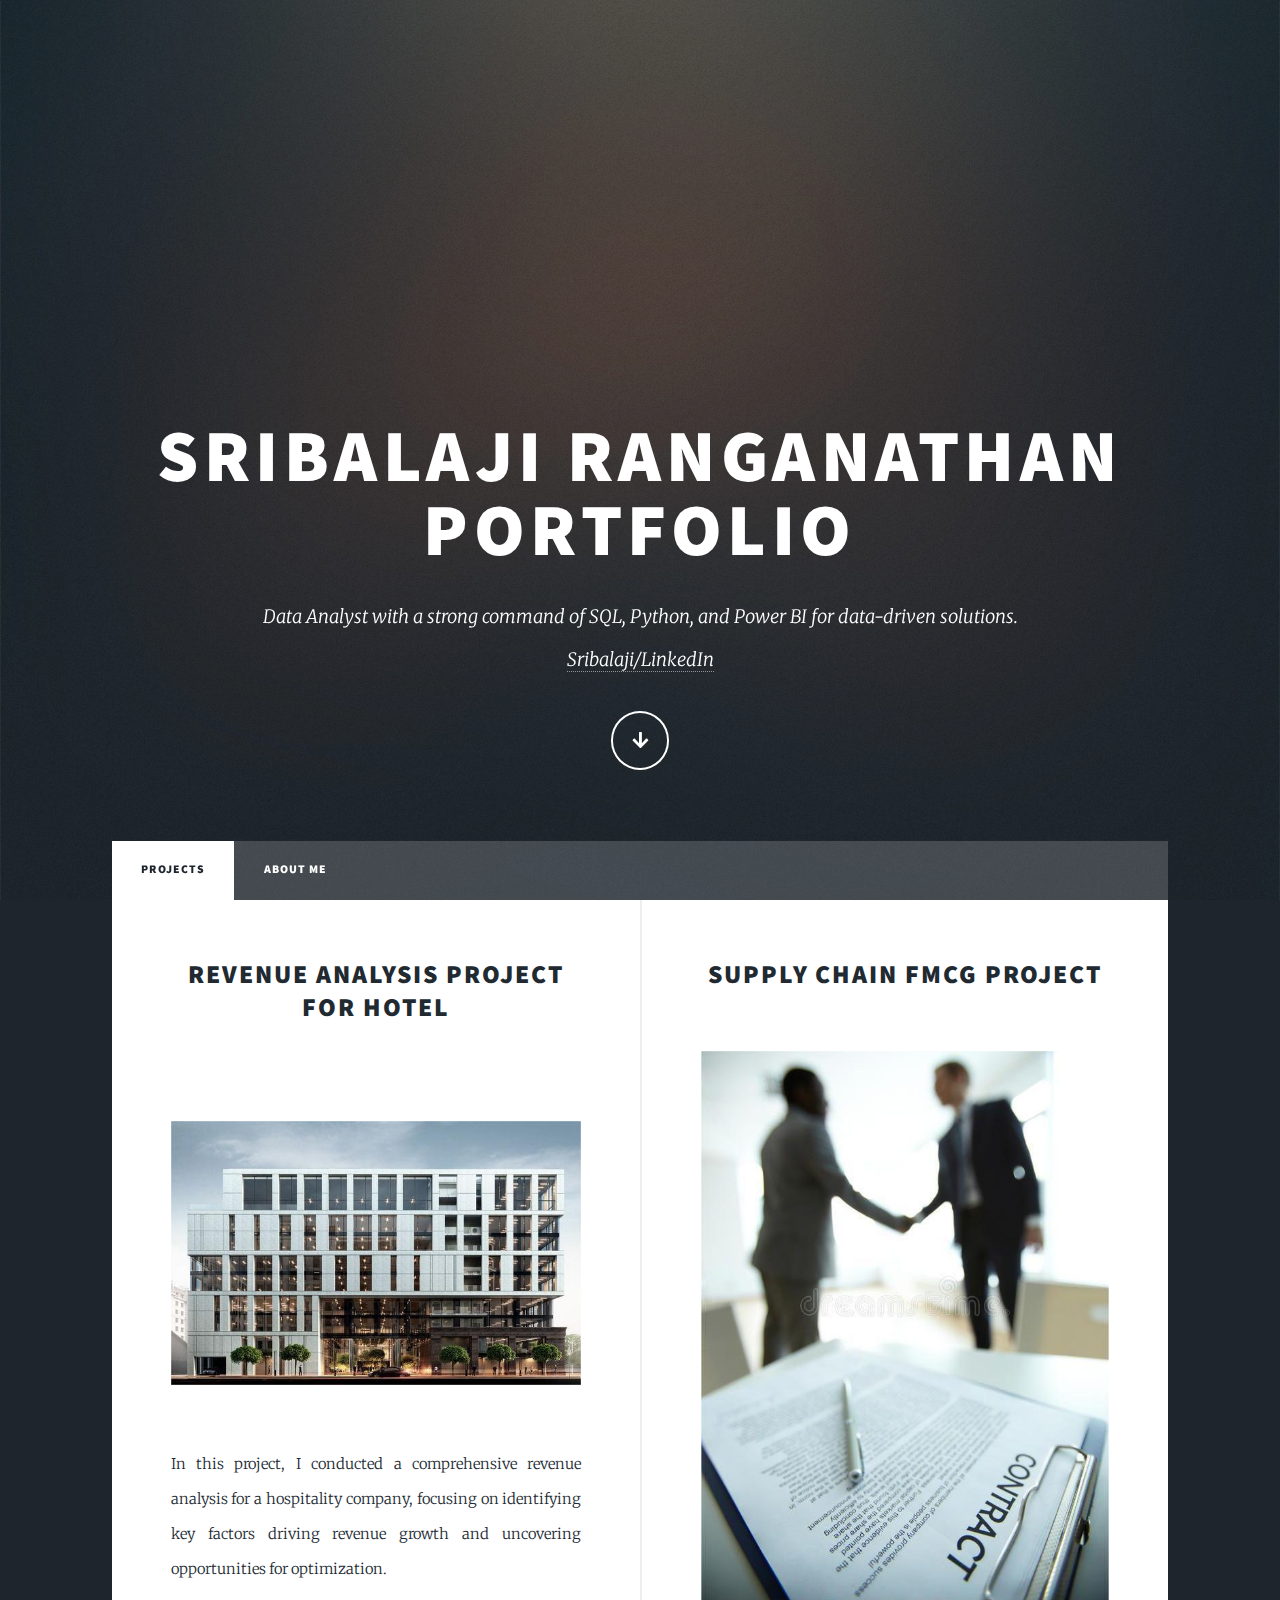
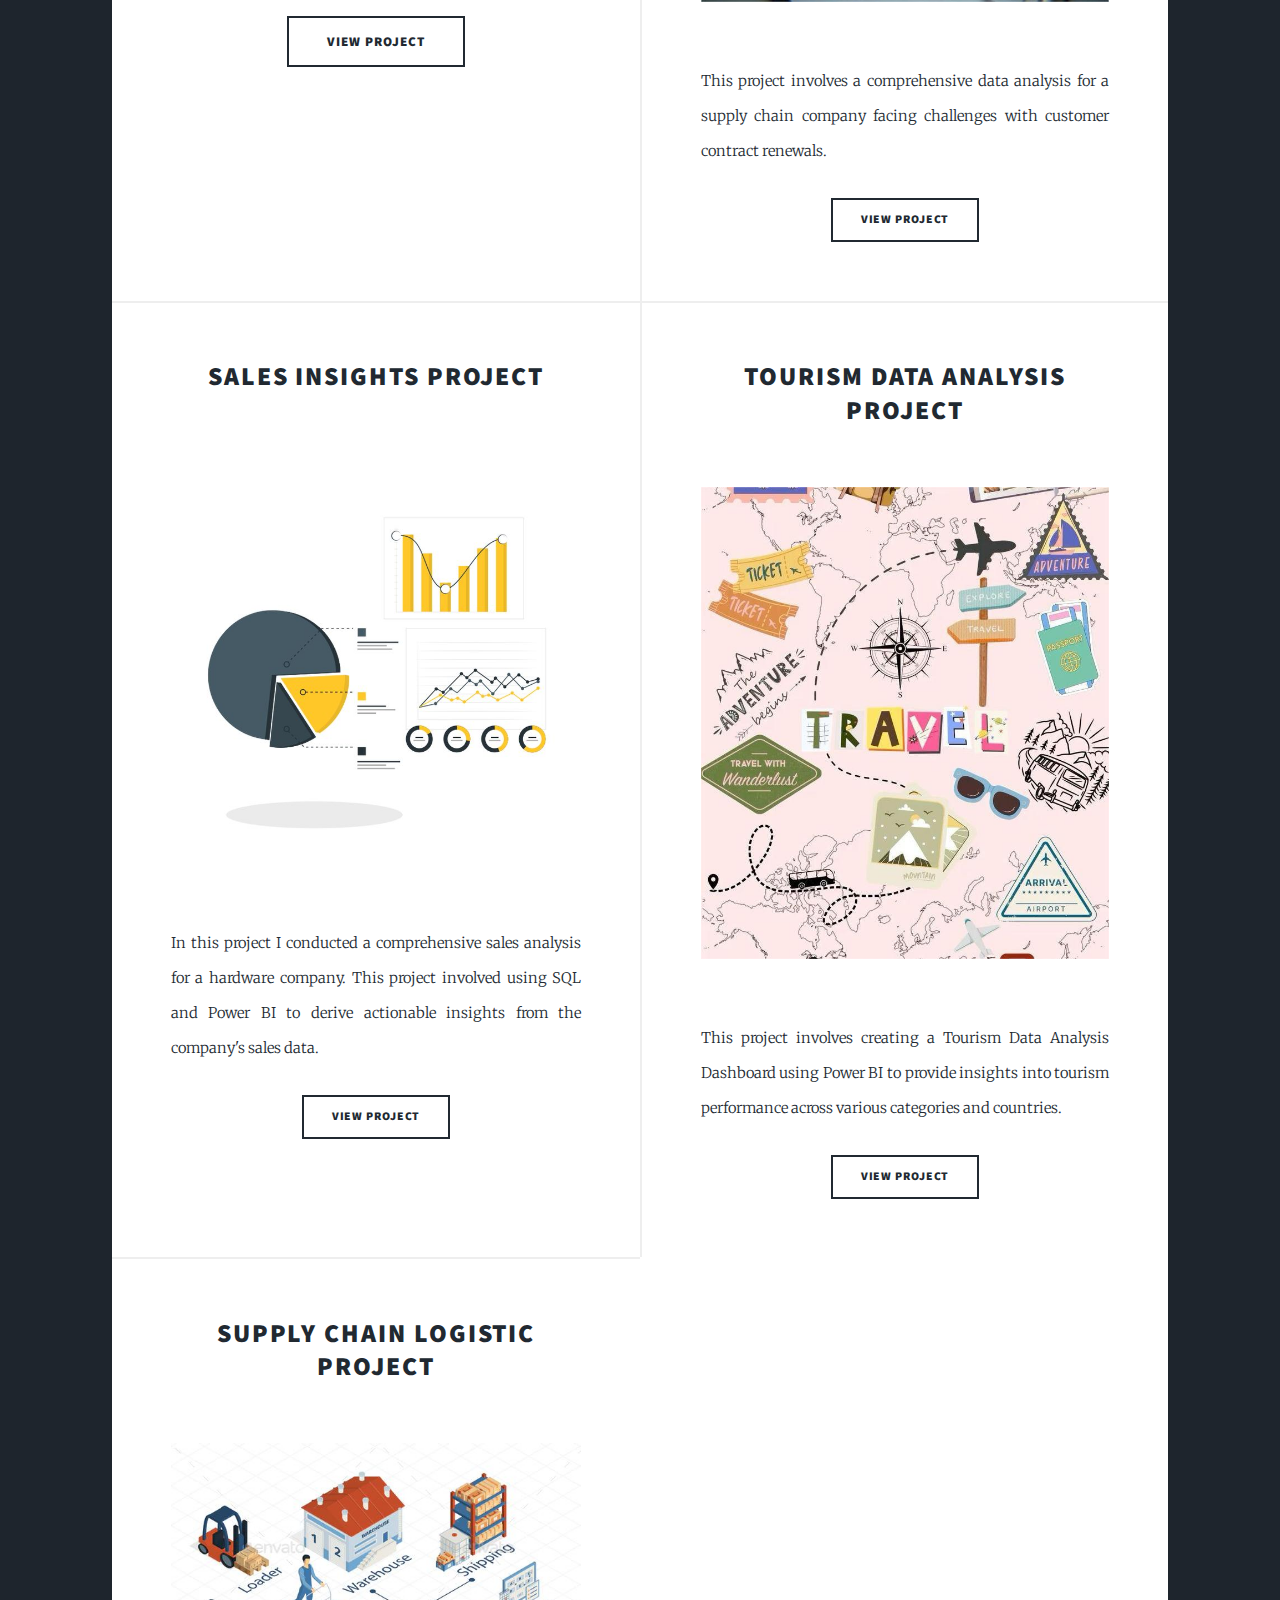
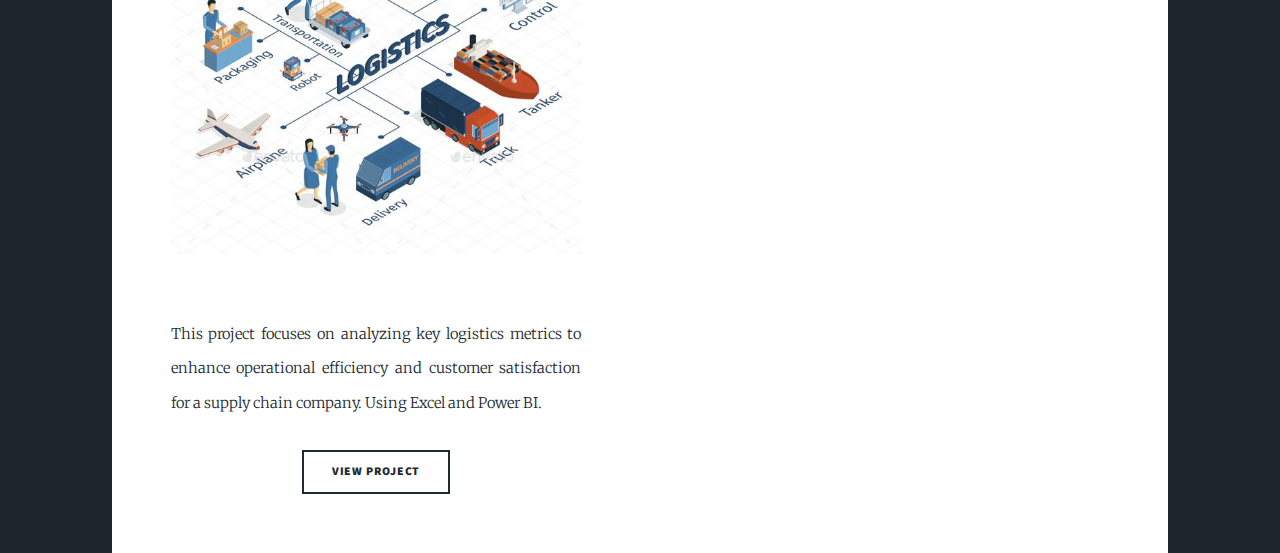
==== index.html @ a0398d66 "Update index.html" ====
<!DOCTYPE HTML>
<!--
	Massively by HTML5 UP
	html5up.net | @ajlkn
	Free for personal and commercial use under the CCA 3.0 license (html5up.net/license)
-->
<html>

<head>
	<title>Sribalaji R Portfolio</title>
	<meta charset="utf-8" />
	<meta name="viewport" content="width=device-width, initial-scale=1, user-scalable=no" />
	<link rel="stylesheet" href="assets/css/main.css" />
	<noscript>
		<link rel="stylesheet" href="assets/css/noscript.css" />
	</noscript>
	<link rel="apple-touch-icon" sizes="180x180" href="images/favicon_io/apple-touch-icon.png">
	<link rel="icon" type="image/png" sizes="32x32" href="images/favicon_io/favicon-32x32.png">
	<link rel="icon" type="image/png" sizes="16x16" href="images/favicon_io/favicon-16x16.png">
	<link rel="manifest" href="/site.webmanifest">
</head>

<body class="is-preload">

	<!-- Wrapper -->
	<div id="wrapper" class="fade-in">

		<!-- Intro -->
		<div id="intro">
			<h1>SRIBALAJI RANGANATHAN
				<BR>PORTFOLIO
			</h1>
			<p>Data Analyst with a strong command of SQL, Python, and Power BI for data-driven solutions.<br>
				<a href="https://www.linkedin.com/in/sribalajir101">Sribalaji/LinkedIn</span></a>
			</p>
			<ul class="actions">
				<li><a href="#header" class="button icon solid solo fa-arrow-down scrolly">Continue</a></li>
			</ul>
		</div>

		<!-- Header -->
		<header id="header">
			<a href="index.html" class="logo">Projects</a>
		</header>

		<!-- Nav -->
		<nav id="nav">
			<ul class="links">
				<li class="active"><a href="index.html">Projects</a></li>
				<li><a href="generic.html">ABOUT ME</a></li>
			</ul>
		</nav>

		<!-- Main -->
		<div id="main">

			<!-- Featured Post -->
			
			<!-- Posts -->
			<section class="posts">
				<article class="posts">
				<header class="major">
					<h2>REVENUE ANALYSIS PROJECT FOR HOTEL</a></h2>
				</header>
					<a class="image main"><img src="images/hotel.jpg" alt="" /></a>
					<p>In this project, I conducted a comprehensive revenue analysis for a hospitality company, focusing
						on identifying key factors driving revenue growth and uncovering opportunities for optimization.
					</p>
				<ul class="actions special">
					<li><a href="https://github.com/sribalaji101/Revenue-analysis-for-hospitality-domain"
							class="button large">View Project</a></li>
				</ul>
			</article>
				<article>
					<header>
						<h2><a>SUPPLY CHAIN FMCG PROJECT</a></h2>
					</header>
					<a class="image fit"><img src="images/Contract.jpg" alt="" /></a>
					<p>This project involves a comprehensive data analysis for a supply chain company facing challenges
						with customer contract renewals.</p>
					<ul class="actions special">
						<li><a href="https://github.com/sribalaji101/Supply-Chain-FMCG-Project" class="button">View
								Project</a></li>
					</ul>
				</article>
			
				<article>
					<header>
						<h2><a>SALES INSIGHTS PROJECT</a></h2>
					</header>
					<a class="image fit"><img src="images/sales.jpg" alt="" /></a>
					<p> In this project I conducted a comprehensive sales analysis for a hardware company. This project
						involved using
						SQL and Power BI to derive actionable insights from the company's sales data.</p>
					<ul class="actions special">
						<li><a href="https://github.com/sribalaji101/Sales-Insights-project-for-hardware-company"
								class="button">View Project</a></li>
					</ul>
				</article>
				<article>
					<header>
						<h2><a>TOURISM DATA ANALYSIS PROJECT</a></h2>
					</header>
					<a class="image fit"><img src="images/tour_image.jpg" alt="" /></a>
					<p> This project involves creating a Tourism Data Analysis Dashboard using Power BI to provide insights into tourism performance across various categories and countries.</p>
					<ul class="actions special">
						<li><a href="https://github.com/sribalaji101/Tourism_Data_Analysis_Project"
								class="button">View Project</a></li>
					</ul>
				</article>
				<article>
					<header>
						<h2><a>SUPPLY CHAIN LOGISTIC PROJECT</a></h2>
					</header>
					<a class="image fit"><img src="images/Logistics.jpg" alt="" /></a>
					<p>This project focuses on analyzing key logistics metrics to enhance operational efficiency and
						customer satisfaction for a supply chain company. Using Excel and Power BI.</p>
					<ul class="actions special">
						<li><a href="https://github.com/sribalaji101/Supply-Chain-Logistic-Project" class="button">View
								Project</a></li>
					</ul>
				</article>
			</section>
		</div>

		<!-- Scripts -->
		<script src="assets/js/jquery.min.js"></script>
		<script src="assets/js/jquery.scrollex.min.js"></script>
		<script src="assets/js/jquery.scrolly.min.js"></script>
		<script src="assets/js/browser.min.js"></script>
		<script src="assets/js/breakpoints.min.js"></script>
		<script src="assets/js/util.js"></script>
		<script src="assets/js/main.js"></script>

</body>

</html>
---- assets/css/main.css ----
@import url(fontawesome-all.min.css);
@import url("https://fonts.googleapis.com/css?family=Merriweather:300,700,300italic,700italic|Source+Sans+Pro:900");

/*
	Massively by HTML5 UP
	html5up.net | @ajlkn
	Free for personal and commercial use under the CCA 3.0 license (html5up.net/license)
*/

html, body, div, span, applet, object,
iframe, h1, h2, h3, h4, h5, h6, p, blockquote,
pre, a, abbr, acronym, address, big, cite,
code, del, dfn, em, img, ins, kbd, q, s, samp,
small, strike, strong, sub, sup, tt, var, b,
u, i, center, dl, dt, dd, ol, ul, li, fieldset,
form, label, legend, table, caption, tbody,
tfoot, thead, tr, th, td, article, aside,
canvas, details, embed, figure, figcaption,
footer, header, hgroup, menu, nav, output, ruby,
section, summary, time, mark, audio, video {
	margin: 0;
	padding: 0;
	border: 0;
	font-size: 100%;
	font: inherit;
	vertical-align: baseline;}

article, aside, details, figcaption, figure,
footer, header, hgroup, menu, nav, section {
	display: block;}

body {
	line-height: 1;
}

ol, ul {
	list-style: none;
}

blockquote, q {
	quotes: none;
}

	blockquote:before, blockquote:after, q:before, q:after {
		content: '';
		content: none;
	}

table {
	border-collapse: collapse;
	border-spacing: 0;
}

body {
	-webkit-text-size-adjust: none;
}

mark {
	background-color: transparent;
	color: inherit;
}

input::-moz-focus-inner {
	border: 0;
	padding: 0;
}

input, select, textarea {
	-moz-appearance: none;
	-webkit-appearance: none;
	-ms-appearance: none;
	appearance: none;
}

/* Basic */

	@-ms-viewport {
		width: device-width;
	}

	body {
		-ms-overflow-style: scrollbar;
	}

	@media screen and (max-width: 480px) {

		html, body {
			min-width: 320px;
		}

	}

	html {
		box-sizing: border-box;
	}

	*, *:before, *:after {
		box-sizing: inherit;
	}

	body {
		background-color: #1e252d;
	}

		body.is-preload *, body.is-preload *:before, body.is-preload *:after {
			-moz-animation: none !important;
			-webkit-animation: none !important;
			-ms-animation: none !important;
			animation: none !important;
			-moz-transition: none !important;
			-webkit-transition: none !important;
			-ms-transition: none !important;
			transition: none !important;
		}

/* Type */

	html {
		font-size: 16pt;
	}

		@media screen and (max-width: 1680px) {

			html {
				font-size: 12pt;
			}

		}

		@media screen and (max-width: 1280px) {

			html {
				font-size: 11pt;
			}

		}

		@media screen and (max-width: 360px) {

			html {
				font-size: 10pt;
			}

		}

	body {
		color: #212931;
	}

	body, input, select, textarea {
		font-family: "Merriweather", Georgia, serif;
		font-weight: 300;
		font-size: 1rem;
		line-height: 2.375;
	}

	a {
		-moz-transition: color 0.2s ease-in-out, background-color 0.2s ease-in-out, border-color 0.2s ease-in-out, box-shadow 0.2s ease-in-out;
		-webkit-transition: color 0.2s ease-in-out, background-color 0.2s ease-in-out, border-color 0.2s ease-in-out, box-shadow 0.2s ease-in-out;
		-ms-transition: color 0.2s ease-in-out, background-color 0.2s ease-in-out, border-color 0.2s ease-in-out, box-shadow 0.2s ease-in-out;
		transition: color 0.2s ease-in-out, background-color 0.2s ease-in-out, border-color 0.2s ease-in-out, box-shadow 0.2s ease-in-out;
		border-bottom: dotted 1px;
		text-decoration: none;
	}

		a:hover {
			border-bottom-color: transparent;
		}

	strong, b {
		font-weight: 600;
	}

	em, i {
		font-style: italic;
	}

	p {
		text-align: justify;
		margin: 0 0 2rem 0;
	}

	h1, h2, h3, h4, h5, h6 {
		font-family: "Source Sans Pro", Helvetica, sans-serif;
		font-weight: 900;
		line-height: 1.5;
		letter-spacing: 0.075em;
		text-transform: uppercase;
		margin: 0 0 1rem 0;
	}

		h1 a, h2 a, h3 a, h4 a, h5 a, h6 a {
			border-bottom: 0;
			color: inherit;
			text-decoration: none;
		}

	h1 {
		font-size: 4rem;
		line-height: 1.1;
		margin: 0 0 2rem 0;
	}

	h2 {
		font-size: 1.75rem;
		line-height: 1.3;
		margin: 0 0 1.5rem 0;
	}

	h3 {
		font-size: 1.25rem;
		margin: 0 0 1.5rem 0;
	}

	h4 {
		font-size: 1rem;
	}

	h5 {
		font-size: 0.9rem;
	}

	h6 {
		font-size: 0.8rem;
	}

	sub {
		font-size: 0.8rem;
		position: relative;
		top: 0.5rem;
	}

	sup {
		font-size: 0.8rem;
		position: relative;
		top: -0.5rem;
	}

	blockquote {
		border-left: solid 4px;
		font-style: italic;
		margin: 0 0 2rem 0;
		padding: 0.5rem 0 0.5rem 2rem;
	}

	code {
		border: solid 2px;
		font-family: "Courier New", monospace;
		font-size: 0.9rem;
		margin: 0 0.25rem;
		padding: 0.25rem 0.65rem;
	}

	pre {
		-webkit-overflow-scrolling: touch;
		font-family: "Courier New", monospace;
		font-size: 0.9rem;
		margin: 0 0 2rem 0;
	}

		pre code {
			display: block;
			line-height: 1.75;
			padding: 1rem 1.5rem;
			overflow-x: auto;
		}

	hr {
		border: 0;
		border-bottom: solid 2px;
		margin: 3rem 0;
	}

		hr.major {
			margin: 5rem 0;
		}

	.align-left {
		text-align: left;
	}

	.align-center {
		text-align: center;
	}

	.align-right {
		text-align: right;
	}

	input, select, textarea {
		color: #212931;
	}

	a {
		color: #212931;
		border-bottom-color: rgba(33, 41, 49, 0.5);
	}

		a:hover {
			border-bottom-color: transparent;
			color: #af1f3c !important;
		}

	strong, b {
		color: #212931;
	}

	h1, h2, h3, h4, h5, h6 {
		color: #212931;
	}

	blockquote {
		border-left-color: #eeeeee;
	}

	code {
		background: rgba(220, 220, 220, 0.25);
		border-color: #eeeeee;
	}

	hr {
		border-bottom-color: #eeeeee;
	}

/* Row */

	.row {
		display: flex;
		flex-wrap: wrap;
		box-sizing: border-box;
		align-items: stretch;
	}

		.row > * {
			box-sizing: border-box;
		}

		.row.gtr-uniform > * > :last-child {
			margin-bottom: 0;
		}

		.row.aln-left {
			justify-content: flex-start;
		}

		.row.aln-center {
			justify-content: center;
		}

		.row.aln-right {
			justify-content: flex-end;
		}

		.row.aln-top {
			align-items: flex-start;
		}

		.row.aln-middle {
			align-items: center;
		}

		.row.aln-bottom {
			align-items: flex-end;
		}

		.row > .imp {
			order: -1;
		}

		.row > .col-1 {
			width: 8.33333%;
		}

		.row > .off-1 {
			margin-left: 8.33333%;
		}

		.row > .col-2 {
			width: 16.66667%;
		}

		.row > .off-2 {
			margin-left: 16.66667%;
		}

		.row > .col-3 {
			width: 25%;
		}

		.row > .off-3 {
			margin-left: 25%;
		}

		.row > .col-4 {
			width: 33.33333%;
		}

		.row > .off-4 {
			margin-left: 33.33333%;
		}

		.row > .col-5 {
			width: 41.66667%;
		}

		.row > .off-5 {
			margin-left: 41.66667%;
		}

		.row > .col-6 {
			width: 50%;
		}

		.row > .off-6 {
			margin-left: 50%;
		}

		.row > .col-7 {
			width: 58.33333%;
		}

		.row > .off-7 {
			margin-left: 58.33333%;
		}

		.row > .col-8 {
			width: 66.66667%;
		}

		.row > .off-8 {
			margin-left: 66.66667%;
		}

		.row > .col-9 {
			width: 75%;
		}

		.row > .off-9 {
			margin-left: 75%;
		}

		.row > .col-10 {
			width: 83.33333%;
		}

		.row > .off-10 {
			margin-left: 83.33333%;
		}

		.row > .col-11 {
			width: 91.66667%;
		}

		.row > .off-11 {
			margin-left: 91.66667%;
		}

		.row > .col-12 {
			width: 100%;
		}

		.row > .off-12 {
			margin-left: 100%;
		}

		.row.gtr-0 {
			margin-top: 0;
			margin-left: 0rem;
		}

			.row.gtr-0 > * {
				padding: 0 0 0 0rem;
			}

			.row.gtr-0.gtr-uniform {
				margin-top: 0rem;
			}

				.row.gtr-0.gtr-uniform > * {
					padding-top: 0rem;
				}

		.row.gtr-25 {
			margin-top: 0;
			margin-left: -0.375rem;
		}

			.row.gtr-25 > * {
				padding: 0 0 0 0.375rem;
			}

			.row.gtr-25.gtr-uniform {
				margin-top: -0.375rem;
			}

				.row.gtr-25.gtr-uniform > * {
					padding-top: 0.375rem;
				}

		.row.gtr-50 {
			margin-top: 0;
			margin-left: -0.75rem;
		}

			.row.gtr-50 > * {
				padding: 0 0 0 0.75rem;
			}

			.row.gtr-50.gtr-uniform {
				margin-top: -0.75rem;
			}

				.row.gtr-50.gtr-uniform > * {
					padding-top: 0.75rem;
				}

		.row {
			margin-top: 0;
			margin-left: -1.5rem;
		}

			.row > * {
				padding: 0 0 0 1.5rem;
			}

			.row.gtr-uniform {
				margin-top: -1.5rem;
			}

				.row.gtr-uniform > * {
					padding-top: 1.5rem;
				}

		.row.gtr-150 {
			margin-top: 0;
			margin-left: -2.25rem;
		}

			.row.gtr-150 > * {
				padding: 0 0 0 2.25rem;
			}

			.row.gtr-150.gtr-uniform {
				margin-top: -2.25rem;
			}

				.row.gtr-150.gtr-uniform > * {
					padding-top: 2.25rem;
				}

		.row.gtr-200 {
			margin-top: 0;
			margin-left: -3rem;
		}

			.row.gtr-200 > * {
				padding: 0 0 0 3rem;
			}

			.row.gtr-200.gtr-uniform {
				margin-top: -3rem;
			}

				.row.gtr-200.gtr-uniform > * {
					padding-top: 3rem;
				}

		@media screen and (max-width: 1680px) {

			.row {
				display: flex;
				flex-wrap: wrap;
				box-sizing: border-box;
				align-items: stretch;
			}

				.row > * {
					box-sizing: border-box;
				}

				.row.gtr-uniform > * > :last-child {
					margin-bottom: 0;
				}

				.row.aln-left {
					justify-content: flex-start;
				}

				.row.aln-center {
					justify-content: center;
				}

				.row.aln-right {
					justify-content: flex-end;
				}

				.row.aln-top {
					align-items: flex-start;
				}

				.row.aln-middle {
					align-items: center;
				}

				.row.aln-bottom {
					align-items: flex-end;
				}

				.row > .imp-xlarge {
					order: -1;
				}

				.row > .col-1-xlarge {
					width: 8.33333%;
				}

				.row > .off-1-xlarge {
					margin-left: 8.33333%;
				}

				.row > .col-2-xlarge {
					width: 16.66667%;
				}

				.row > .off-2-xlarge {
					margin-left: 16.66667%;
				}

				.row > .col-3-xlarge {
					width: 25%;
				}

				.row > .off-3-xlarge {
					margin-left: 25%;
				}

				.row > .col-4-xlarge {
					width: 33.33333%;
				}

				.row > .off-4-xlarge {
					margin-left: 33.33333%;
				}

				.row > .col-5-xlarge {
					width: 41.66667%;
				}

				.row > .off-5-xlarge {
					margin-left: 41.66667%;
				}

				.row > .col-6-xlarge {
					width: 50%;
				}

				.row > .off-6-xlarge {
					margin-left: 50%;
				}

				.row > .col-7-xlarge {
					width: 58.33333%;
				}

				.row > .off-7-xlarge {
					margin-left: 58.33333%;
				}

				.row > .col-8-xlarge {
					width: 66.66667%;
				}

				.row > .off-8-xlarge {
					margin-left: 66.66667%;
				}

				.row > .col-9-xlarge {
					width: 75%;
				}

				.row > .off-9-xlarge {
					margin-left: 75%;
				}

				.row > .col-10-xlarge {
					width: 83.33333%;
				}

				.row > .off-10-xlarge {
					margin-left: 83.33333%;
				}

				.row > .col-11-xlarge {
					width: 91.66667%;
				}

				.row > .off-11-xlarge {
					margin-left: 91.66667%;
				}

				.row > .col-12-xlarge {
					width: 100%;
				}

				.row > .off-12-xlarge {
					margin-left: 100%;
				}

				.row.gtr-0 {
					margin-top: 0;
					margin-left: 0rem;
				}

					.row.gtr-0 > * {
						padding: 0 0 0 0rem;
					}

					.row.gtr-0.gtr-uniform {
						margin-top: 0rem;
					}

						.row.gtr-0.gtr-uniform > * {
							padding-top: 0rem;
						}

				.row.gtr-25 {
					margin-top: 0;
					margin-left: -0.375rem;
				}

					.row.gtr-25 > * {
						padding: 0 0 0 0.375rem;
					}

					.row.gtr-25.gtr-uniform {
						margin-top: -0.375rem;
					}

						.row.gtr-25.gtr-uniform > * {
							padding-top: 0.375rem;
						}

				.row.gtr-50 {
					margin-top: 0;
					margin-left: -0.75rem;
				}

					.row.gtr-50 > * {
						padding: 0 0 0 0.75rem;
					}

					.row.gtr-50.gtr-uniform {
						margin-top: -0.75rem;
					}

						.row.gtr-50.gtr-uniform > * {
							padding-top: 0.75rem;
						}

				.row {
					margin-top: 0;
					margin-left: -1.5rem;
				}

					.row > * {
						padding: 0 0 0 1.5rem;
					}

					.row.gtr-uniform {
						margin-top: -1.5rem;
					}

						.row.gtr-uniform > * {
							padding-top: 1.5rem;
						}

				.row.gtr-150 {
					margin-top: 0;
					margin-left: -2.25rem;
				}

					.row.gtr-150 > * {
						padding: 0 0 0 2.25rem;
					}

					.row.gtr-150.gtr-uniform {
						margin-top: -2.25rem;
					}

						.row.gtr-150.gtr-uniform > * {
							padding-top: 2.25rem;
						}

				.row.gtr-200 {
					margin-top: 0;
					margin-left: -3rem;
				}

					.row.gtr-200 > * {
						padding: 0 0 0 3rem;
					}

					.row.gtr-200.gtr-uniform {
						margin-top: -3rem;
					}

						.row.gtr-200.gtr-uniform > * {
							padding-top: 3rem;
						}

		}

		@media screen and (max-width: 1280px) {

			.row {
				display: flex;
				flex-wrap: wrap;
				box-sizing: border-box;
				align-items: stretch;
			}

				.row > * {
					box-sizing: border-box;
				}

				.row.gtr-uniform > * > :last-child {
					margin-bottom: 0;
				}

				.row.aln-left {
					justify-content: flex-start;
				}

				.row.aln-center {
					justify-content: center;
				}

				.row.aln-right {
					justify-content: flex-end;
				}

				.row.aln-top {
					align-items: flex-start;
				}

				.row.aln-middle {
					align-items: center;
				}

				.row.aln-bottom {
					align-items: flex-end;
				}

				.row > .imp-large {
					order: -1;
				}

				.row > .col-1-large {
					width: 8.33333%;
				}

				.row > .off-1-large {
					margin-left: 8.33333%;
				}

				.row > .col-2-large {
					width: 16.66667%;
				}

				.row > .off-2-large {
					margin-left: 16.66667%;
				}

				.row > .col-3-large {
					width: 25%;
				}

				.row > .off-3-large {
					margin-left: 25%;
				}

				.row > .col-4-large {
					width: 33.33333%;
				}

				.row > .off-4-large {
					margin-left: 33.33333%;
				}

				.row > .col-5-large {
					width: 41.66667%;
				}

				.row > .off-5-large {
					margin-left: 41.66667%;
				}

				.row > .col-6-large {
					width: 50%;
				}

				.row > .off-6-large {
					margin-left: 50%;
				}

				.row > .col-7-large {
					width: 58.33333%;
				}

				.row > .off-7-large {
					margin-left: 58.33333%;
				}

				.row > .col-8-large {
					width: 66.66667%;
				}

				.row > .off-8-large {
					margin-left: 66.66667%;
				}

				.row > .col-9-large {
					width: 75%;
				}

				.row > .off-9-large {
					margin-left: 75%;
				}

				.row > .col-10-large {
					width: 83.33333%;
				}

				.row > .off-10-large {
					margin-left: 83.33333%;
				}

				.row > .col-11-large {
					width: 91.66667%;
				}

				.row > .off-11-large {
					margin-left: 91.66667%;
				}

				.row > .col-12-large {
					width: 100%;
				}

				.row > .off-12-large {
					margin-left: 100%;
				}

				.row.gtr-0 {
					margin-top: 0;
					margin-left: 0rem;
				}

					.row.gtr-0 > * {
						padding: 0 0 0 0rem;
					}

					.row.gtr-0.gtr-uniform {
						margin-top: 0rem;
					}

						.row.gtr-0.gtr-uniform > * {
							padding-top: 0rem;
						}

				.row.gtr-25 {
					margin-top: 0;
					margin-left: -0.375rem;
				}

					.row.gtr-25 > * {
						padding: 0 0 0 0.375rem;
					}

					.row.gtr-25.gtr-uniform {
						margin-top: -0.375rem;
					}

						.row.gtr-25.gtr-uniform > * {
							padding-top: 0.375rem;
						}

				.row.gtr-50 {
					margin-top: 0;
					margin-left: -0.75rem;
				}

					.row.gtr-50 > * {
						padding: 0 0 0 0.75rem;
					}

					.row.gtr-50.gtr-uniform {
						margin-top: -0.75rem;
					}

						.row.gtr-50.gtr-uniform > * {
							padding-top: 0.75rem;
						}

				.row {
					margin-top: 0;
					margin-left: -1.5rem;
				}

					.row > * {
						padding: 0 0 0 1.5rem;
					}

					.row.gtr-uniform {
						margin-top: -1.5rem;
					}

						.row.gtr-uniform > * {
							padding-top: 1.5rem;
						}

				.row.gtr-150 {
					margin-top: 0;
					margin-left: -2.25rem;
				}

					.row.gtr-150 > * {
						padding: 0 0 0 2.25rem;
					}

					.row.gtr-150.gtr-uniform {
						margin-top: -2.25rem;
					}

						.row.gtr-150.gtr-uniform > * {
							padding-top: 2.25rem;
						}

				.row.gtr-200 {
					margin-top: 0;
					margin-left: -3rem;
				}

					.row.gtr-200 > * {
						padding: 0 0 0 3rem;
					}

					.row.gtr-200.gtr-uniform {
						margin-top: -3rem;
					}

						.row.gtr-200.gtr-uniform > * {
							padding-top: 3rem;
						}

		}

		@media screen and (max-width: 980px) {

			.row {
				display: flex;
				flex-wrap: wrap;
				box-sizing: border-box;
				align-items: stretch;
			}

				.row > * {
					box-sizing: border-box;
				}

				.row.gtr-uniform > * > :last-child {
					margin-bottom: 0;
				}

				.row.aln-left {
					justify-content: flex-start;
				}

				.row.aln-center {
					justify-content: center;
				}

				.row.aln-right {
					justify-content: flex-end;
				}

				.row.aln-top {
					align-items: flex-start;
				}

				.row.aln-middle {
					align-items: center;
				}

				.row.aln-bottom {
					align-items: flex-end;
				}

				.row > .imp-medium {
					order: -1;
				}

				.row > .col-1-medium {
					width: 8.33333%;
				}

				.row > .off-1-medium {
					margin-left: 8.33333%;
				}

				.row > .col-2-medium {
					width: 16.66667%;
				}

				.row > .off-2-medium {
					margin-left: 16.66667%;
				}

				.row > .col-3-medium {
					width: 25%;
				}

				.row > .off-3-medium {
					margin-left: 25%;
				}

				.row > .col-4-medium {
					width: 33.33333%;
				}

				.row > .off-4-medium {
					margin-left: 33.33333%;
				}

				.row > .col-5-medium {
					width: 41.66667%;
				}

				.row > .off-5-medium {
					margin-left: 41.66667%;
				}

				.row > .col-6-medium {
					width: 50%;
				}

				.row > .off-6-medium {
					margin-left: 50%;
				}

				.row > .col-7-medium {
					width: 58.33333%;
				}

				.row > .off-7-medium {
					margin-left: 58.33333%;
				}

				.row > .col-8-medium {
					width: 66.66667%;
				}

				.row > .off-8-medium {
					margin-left: 66.66667%;
				}

				.row > .col-9-medium {
					width: 75%;
				}

				.row > .off-9-medium {
					margin-left: 75%;
				}

				.row > .col-10-medium {
					width: 83.33333%;
				}

				.row > .off-10-medium {
					margin-left: 83.33333%;
				}

				.row > .col-11-medium {
					width: 91.66667%;
				}

				.row > .off-11-medium {
					margin-left: 91.66667%;
				}

				.row > .col-12-medium {
					width: 100%;
				}

				.row > .off-12-medium {
					margin-left: 100%;
				}

				.row.gtr-0 {
					margin-top: 0;
					margin-left: 0rem;
				}

					.row.gtr-0 > * {
						padding: 0 0 0 0rem;
					}

					.row.gtr-0.gtr-uniform {
						margin-top: 0rem;
					}

						.row.gtr-0.gtr-uniform > * {
							padding-top: 0rem;
						}

				.row.gtr-25 {
					margin-top: 0;
					margin-left: -0.375rem;
				}

					.row.gtr-25 > * {
						padding: 0 0 0 0.375rem;
					}

					.row.gtr-25.gtr-uniform {
						margin-top: -0.375rem;
					}

						.row.gtr-25.gtr-uniform > * {
							padding-top: 0.375rem;
						}

				.row.gtr-50 {
					margin-top: 0;
					margin-left: -0.75rem;
				}

					.row.gtr-50 > * {
						padding: 0 0 0 0.75rem;
					}

					.row.gtr-50.gtr-uniform {
						margin-top: -0.75rem;
					}

						.row.gtr-50.gtr-uniform > * {
							padding-top: 0.75rem;
						}

				.row {
					margin-top: 0;
					margin-left: -1.5rem;
				}

					.row > * {
						padding: 0 0 0 1.5rem;
					}

					.row.gtr-uniform {
						margin-top: -1.5rem;
					}

						.row.gtr-uniform > * {
							padding-top: 1.5rem;
						}

				.row.gtr-150 {
					margin-top: 0;
					margin-left: -2.25rem;
				}

					.row.gtr-150 > * {
						padding: 0 0 0 2.25rem;
					}

					.row.gtr-150.gtr-uniform {
						margin-top: -2.25rem;
					}

						.row.gtr-150.gtr-uniform > * {
							padding-top: 2.25rem;
						}

				.row.gtr-200 {
					margin-top: 0;
					margin-left: -3rem;
				}

					.row.gtr-200 > * {
						padding: 0 0 0 3rem;
					}

					.row.gtr-200.gtr-uniform {
						margin-top: -3rem;
					}

						.row.gtr-200.gtr-uniform > * {
							padding-top: 3rem;
						}

		}

		@media screen and (max-width: 736px) {

			.row {
				display: flex;
				flex-wrap: wrap;
				box-sizing: border-box;
				align-items: stretch;
			}

				.row > * {
					box-sizing: border-box;
				}

				.row.gtr-uniform > * > :last-child {
					margin-bottom: 0;
				}

				.row.aln-left {
					justify-content: flex-start;
				}

				.row.aln-center {
					justify-content: center;
				}

				.row.aln-right {
					justify-content: flex-end;
				}

				.row.aln-top {
					align-items: flex-start;
				}

				.row.aln-middle {
					align-items: center;
				}

				.row.aln-bottom {
					align-items: flex-end;
				}

				.row > .imp-small {
					order: -1;
				}

				.row > .col-1-small {
					width: 8.33333%;
				}

				.row > .off-1-small {
					margin-left: 8.33333%;
				}

				.row > .col-2-small {
					width: 16.66667%;
				}

				.row > .off-2-small {
					margin-left: 16.66667%;
				}

				.row > .col-3-small {
					width: 25%;
				}

				.row > .off-3-small {
					margin-left: 25%;
				}

				.row > .col-4-small {
					width: 33.33333%;
				}

				.row > .off-4-small {
					margin-left: 33.33333%;
				}

				.row > .col-5-small {
					width: 41.66667%;
				}

				.row > .off-5-small {
					margin-left: 41.66667%;
				}

				.row > .col-6-small {
					width: 50%;
				}

				.row > .off-6-small {
					margin-left: 50%;
				}

				.row > .col-7-small {
					width: 58.33333%;
				}

				.row > .off-7-small {
					margin-left: 58.33333%;
				}

				.row > .col-8-small {
					width: 66.66667%;
				}

				.row > .off-8-small {
					margin-left: 66.66667%;
				}

				.row > .col-9-small {
					width: 75%;
				}

				.row > .off-9-small {
					margin-left: 75%;
				}

				.row > .col-10-small {
					width: 83.33333%;
				}

				.row > .off-10-small {
					margin-left: 83.33333%;
				}

				.row > .col-11-small {
					width: 91.66667%;
				}

				.row > .off-11-small {
					margin-left: 91.66667%;
				}

				.row > .col-12-small {
					width: 100%;
				}

				.row > .off-12-small {
					margin-left: 100%;
				}

				.row.gtr-0 {
					margin-top: 0;
					margin-left: 0rem;
				}

					.row.gtr-0 > * {
						padding: 0 0 0 0rem;
					}

					.row.gtr-0.gtr-uniform {
						margin-top: 0rem;
					}

						.row.gtr-0.gtr-uniform > * {
							padding-top: 0rem;
						}

				.row.gtr-25 {
					margin-top: 0;
					margin-left: -0.375rem;
				}

					.row.gtr-25 > * {
						padding: 0 0 0 0.375rem;
					}

					.row.gtr-25.gtr-uniform {
						margin-top: -0.375rem;
					}

						.row.gtr-25.gtr-uniform > * {
							padding-top: 0.375rem;
						}

				.row.gtr-50 {
					margin-top: 0;
					margin-left: -0.75rem;
				}

					.row.gtr-50 > * {
						padding: 0 0 0 0.75rem;
					}

					.row.gtr-50.gtr-uniform {
						margin-top: -0.75rem;
					}

						.row.gtr-50.gtr-uniform > * {
							padding-top: 0.75rem;
						}

				.row {
					margin-top: 0;
					margin-left: -1.5rem;
				}

					.row > * {
						padding: 0 0 0 1.5rem;
					}

					.row.gtr-uniform {
						margin-top: -1.5rem;
					}

						.row.gtr-uniform > * {
							padding-top: 1.5rem;
						}

				.row.gtr-150 {
					margin-top: 0;
					margin-left: -2.25rem;
				}

					.row.gtr-150 > * {
						padding: 0 0 0 2.25rem;
					}

					.row.gtr-150.gtr-uniform {
						margin-top: -2.25rem;
					}

						.row.gtr-150.gtr-uniform > * {
							padding-top: 2.25rem;
						}

				.row.gtr-200 {
					margin-top: 0;
					margin-left: -3rem;
				}

					.row.gtr-200 > * {
						padding: 0 0 0 3rem;
					}

					.row.gtr-200.gtr-uniform {
						margin-top: -3rem;
					}

						.row.gtr-200.gtr-uniform > * {
							padding-top: 3rem;
						}

		}

		@media screen and (max-width: 480px) {

			.row {
				display: flex;
				flex-wrap: wrap;
				box-sizing: border-box;
				align-items: stretch;
			}

				.row > * {
					box-sizing: border-box;
				}

				.row.gtr-uniform > * > :last-child {
					margin-bottom: 0;
				}

				.row.aln-left {
					justify-content: flex-start;
				}

				.row.aln-center {
					justify-content: center;
				}

				.row.aln-right {
					justify-content: flex-end;
				}

				.row.aln-top {
					align-items: flex-start;
				}

				.row.aln-middle {
					align-items: center;
				}

				.row.aln-bottom {
					align-items: flex-end;
				}

				.row > .imp-xsmall {
					order: -1;
				}

				.row > .col-1-xsmall {
					width: 8.33333%;
				}

				.row > .off-1-xsmall {
					margin-left: 8.33333%;
				}

				.row > .col-2-xsmall {
					width: 16.66667%;
				}

				.row > .off-2-xsmall {
					margin-left: 16.66667%;
				}

				.row > .col-3-xsmall {
					width: 25%;
				}

				.row > .off-3-xsmall {
					margin-left: 25%;
				}

				.row > .col-4-xsmall {
					width: 33.33333%;
				}

				.row > .off-4-xsmall {
					margin-left: 33.33333%;
				}

				.row > .col-5-xsmall {
					width: 41.66667%;
				}

				.row > .off-5-xsmall {
					margin-left: 41.66667%;
				}

				.row > .col-6-xsmall {
					width: 50%;
				}

				.row > .off-6-xsmall {
					margin-left: 50%;
				}

				.row > .col-7-xsmall {
					width: 58.33333%;
				}

				.row > .off-7-xsmall {
					margin-left: 58.33333%;
				}

				.row > .col-8-xsmall {
					width: 66.66667%;
				}

				.row > .off-8-xsmall {
					margin-left: 66.66667%;
				}

				.row > .col-9-xsmall {
					width: 75%;
				}

				.row > .off-9-xsmall {
					margin-left: 75%;
				}

				.row > .col-10-xsmall {
					width: 83.33333%;
				}

				.row > .off-10-xsmall {
					margin-left: 83.33333%;
				}

				.row > .col-11-xsmall {
					width: 91.66667%;
				}

				.row > .off-11-xsmall {
					margin-left: 91.66667%;
				}

				.row > .col-12-xsmall {
					width: 100%;
				}

				.row > .off-12-xsmall {
					margin-left: 100%;
				}

				.row.gtr-0 {
					margin-top: 0;
					margin-left: 0rem;
				}

					.row.gtr-0 > * {
						padding: 0 0 0 0rem;
					}

					.row.gtr-0.gtr-uniform {
						margin-top: 0rem;
					}

						.row.gtr-0.gtr-uniform > * {
							padding-top: 0rem;
						}

				.row.gtr-25 {
					margin-top: 0;
					margin-left: -0.375rem;
				}

					.row.gtr-25 > * {
						padding: 0 0 0 0.375rem;
					}

					.row.gtr-25.gtr-uniform {
						margin-top: -0.375rem;
					}

						.row.gtr-25.gtr-uniform > * {
							padding-top: 0.375rem;
						}

				.row.gtr-50 {
					margin-top: 0;
					margin-left: -0.75rem;
				}

					.row.gtr-50 > * {
						padding: 0 0 0 0.75rem;
					}

					.row.gtr-50.gtr-uniform {
						margin-top: -0.75rem;
					}

						.row.gtr-50.gtr-uniform > * {
							padding-top: 0.75rem;
						}

				.row {
					margin-top: 0;
					margin-left: -1.5rem;
				}

					.row > * {
						padding: 0 0 0 1.5rem;
					}

					.row.gtr-uniform {
						margin-top: -1.5rem;
					}

						.row.gtr-uniform > * {
							padding-top: 1.5rem;
						}

				.row.gtr-150 {
					margin-top: 0;
					margin-left: -2.25rem;
				}

					.row.gtr-150 > * {
						padding: 0 0 0 2.25rem;
					}

					.row.gtr-150.gtr-uniform {
						margin-top: -2.25rem;
					}

						.row.gtr-150.gtr-uniform > * {
							padding-top: 2.25rem;
						}

				.row.gtr-200 {
					margin-top: 0;
					margin-left: -3rem;
				}

					.row.gtr-200 > * {
						padding: 0 0 0 3rem;
					}

					.row.gtr-200.gtr-uniform {
						margin-top: -3rem;
					}

						.row.gtr-200.gtr-uniform > * {
							padding-top: 3rem;
						}

		}

		@media screen and (max-width: 360px) {

			.row {
				display: flex;
				flex-wrap: wrap;
				box-sizing: border-box;
				align-items: stretch;
			}

				.row > * {
					box-sizing: border-box;
				}

				.row.gtr-uniform > * > :last-child {
					margin-bottom: 0;
				}

				.row.aln-left {
					justify-content: flex-start;
				}

				.row.aln-center {
					justify-content: center;
				}

				.row.aln-right {
					justify-content: flex-end;
				}

				.row.aln-top {
					align-items: flex-start;
				}

				.row.aln-middle {
					align-items: center;
				}

				.row.aln-bottom {
					align-items: flex-end;
				}

				.row > .imp-xxsmall {
					order: -1;
				}

				.row > .col-1-xxsmall {
					width: 8.33333%;
				}

				.row > .off-1-xxsmall {
					margin-left: 8.33333%;
				}

				.row > .col-2-xxsmall {
					width: 16.66667%;
				}

				.row > .off-2-xxsmall {
					margin-left: 16.66667%;
				}

				.row > .col-3-xxsmall {
					width: 25%;
				}

				.row > .off-3-xxsmall {
					margin-left: 25%;
				}

				.row > .col-4-xxsmall {
					width: 33.33333%;
				}

				.row > .off-4-xxsmall {
					margin-left: 33.33333%;
				}

				.row > .col-5-xxsmall {
					width: 41.66667%;
				}

				.row > .off-5-xxsmall {
					margin-left: 41.66667%;
				}

				.row > .col-6-xxsmall {
					width: 50%;
				}

				.row > .off-6-xxsmall {
					margin-left: 50%;
				}

				.row > .col-7-xxsmall {
					width: 58.33333%;
				}

				.row > .off-7-xxsmall {
					margin-left: 58.33333%;
				}

				.row > .col-8-xxsmall {
					width: 66.66667%;
				}

				.row > .off-8-xxsmall {
					margin-left: 66.66667%;
				}

				.row > .col-9-xxsmall {
					width: 75%;
				}

				.row > .off-9-xxsmall {
					margin-left: 75%;
				}

				.row > .col-10-xxsmall {
					width: 83.33333%;
				}

				.row > .off-10-xxsmall {
					margin-left: 83.33333%;
				}

				.row > .col-11-xxsmall {
					width: 91.66667%;
				}

				.row > .off-11-xxsmall {
					margin-left: 91.66667%;
				}

				.row > .col-12-xxsmall {
					width: 100%;
				}

				.row > .off-12-xxsmall {
					margin-left: 100%;
				}

				.row.gtr-0 {
					margin-top: 0;
					margin-left: 0rem;
				}

					.row.gtr-0 > * {
						padding: 0 0 0 0rem;
					}

					.row.gtr-0.gtr-uniform {
						margin-top: 0rem;
					}

						.row.gtr-0.gtr-uniform > * {
							padding-top: 0rem;
						}

				.row.gtr-25 {
					margin-top: 0;
					margin-left: -0.375rem;
				}

					.row.gtr-25 > * {
						padding: 0 0 0 0.375rem;
					}

					.row.gtr-25.gtr-uniform {
						margin-top: -0.375rem;
					}

						.row.gtr-25.gtr-uniform > * {
							padding-top: 0.375rem;
						}

				.row.gtr-50 {
					margin-top: 0;
					margin-left: -0.75rem;
				}

					.row.gtr-50 > * {
						padding: 0 0 0 0.75rem;
					}

					.row.gtr-50.gtr-uniform {
						margin-top: -0.75rem;
					}

						.row.gtr-50.gtr-uniform > * {
							padding-top: 0.75rem;
						}

				.row {
					margin-top: 0;
					margin-left: -1.5rem;
				}

					.row > * {
						padding: 0 0 0 1.5rem;
					}

					.row.gtr-uniform {
						margin-top: -1.5rem;
					}

						.row.gtr-uniform > * {
							padding-top: 1.5rem;
						}

				.row.gtr-150 {
					margin-top: 0;
					margin-left: -2.25rem;
				}

					.row.gtr-150 > * {
						padding: 0 0 0 2.25rem;
					}

					.row.gtr-150.gtr-uniform {
						margin-top: -2.25rem;
					}

						.row.gtr-150.gtr-uniform > * {
							padding-top: 2.25rem;
						}

				.row.gtr-200 {
					margin-top: 0;
					margin-left: -3rem;
				}

					.row.gtr-200 > * {
						padding: 0 0 0 3rem;
					}

					.row.gtr-200.gtr-uniform {
						margin-top: -3rem;
					}

						.row.gtr-200.gtr-uniform > * {
							padding-top: 3rem;
						}

		}

/* Box */

	.box {
		border: solid 2px;
		margin-bottom: 2rem;
		padding: 1.5rem;
	}

		.box > :last-child,
		.box > :last-child > :last-child,
		.box > :last-child > :last-child > :last-child {
			margin-bottom: 0;
		}

		.box.alt {
			border: 0;
			border-radius: 0;
			padding: 0;
		}

	.box {
		border-color: #eeeeee;
	}

/* Button */

	input[type="submit"],
	input[type="reset"],
	input[type="button"],
	button,
	.button {
		-moz-appearance: none;
		-webkit-appearance: none;
		-ms-appearance: none;
		appearance: none;
		-moz-transition: background-color 0.2s ease-in-out, box-shadow 0.2s ease-in-out, color 0.2s ease-in-out;
		-webkit-transition: background-color 0.2s ease-in-out, box-shadow 0.2s ease-in-out, color 0.2s ease-in-out;
		-ms-transition: background-color 0.2s ease-in-out, box-shadow 0.2s ease-in-out, color 0.2s ease-in-out;
		transition: background-color 0.2s ease-in-out, box-shadow 0.2s ease-in-out, color 0.2s ease-in-out;
		border: 0;
		border-radius: 0;
		cursor: pointer;
		display: inline-block;
		font-family: "Source Sans Pro", Helvetica, sans-serif;
		font-size: 0.8rem;
		font-weight: 900;
		letter-spacing: 0.075em;
		height: 3rem;
		line-height: 3rem;
		padding: 0 2rem;
		text-align: center;
		text-decoration: none;
		text-transform: uppercase;
		white-space: nowrap;
	}

		input[type="submit"].icon:before,
		input[type="reset"].icon:before,
		input[type="button"].icon:before,
		button.icon:before,
		.button.icon:before {
			margin-right: 0.5rem;
		}

		input[type="submit"].icon.solo,
		input[type="reset"].icon.solo,
		input[type="button"].icon.solo,
		button.icon.solo,
		.button.icon.solo {
			position: relative;
			width: 4rem;
			height: 4rem;
			line-height: 4rem;
			border-radius: 4rem;
			text-indent: 4rem;
			overflow: hidden;
			padding: 0;
			white-space: nowrap;
		}

			input[type="submit"].icon.solo:before,
			input[type="reset"].icon.solo:before,
			input[type="button"].icon.solo:before,
			button.icon.solo:before,
			.button.icon.solo:before {
				position: absolute;
				display: block;
				top: 0;
				left: 0;
				width: inherit;
				height: inherit;
				line-height: inherit;
				font-size: 1.25rem;
				margin-right: 0;
				text-align: center;
				text-indent: 0;
			}

		input[type="submit"].fit,
		input[type="reset"].fit,
		input[type="button"].fit,
		button.fit,
		.button.fit {
			width: 100%;
		}

		input[type="submit"].small,
		input[type="reset"].small,
		input[type="button"].small,
		button.small,
		.button.small {
			font-size: 0.7rem;
			height: 2.5rem;
			line-height: 2.5rem;
			padding: 0 1.5rem;
		}

		input[type="submit"].large,
		input[type="reset"].large,
		input[type="button"].large,
		button.large,
		.button.large {
			font-size: 0.9rem;
			height: 3.5rem;
			line-height: 3.5rem;
			padding: 0 2.75rem;
		}

		@media screen and (max-width: 980px) {

			input[type="submit"],
			input[type="reset"],
			input[type="button"],
			button,
			.button {
				font-size: 0.9rem;
				height: 3.25rem;
				line-height: 3.25rem;
			}

				input[type="submit"].large,
				input[type="reset"].large,
				input[type="button"].large,
				button.large,
				.button.large {
					font-size: 1rem;
					height: 3.75rem;
					line-height: 3.75rem;
				}

		}

		input[type="submit"].disabled, input[type="submit"]:disabled,
		input[type="reset"].disabled,
		input[type="reset"]:disabled,
		input[type="button"].disabled,
		input[type="button"]:disabled,
		button.disabled,
		button:disabled,
		.button.disabled,
		.button:disabled {
			pointer-events: none;
			opacity: 0.25;
		}

	input[type="submit"],
	input[type="reset"],
	input[type="button"],
	button,
	.button {
		background-color: transparent;
		box-shadow: inset 0 0 0 2px #212931;
		color: #212931 !important;
	}

		input[type="submit"]:hover,
		input[type="reset"]:hover,
		input[type="button"]:hover,
		button:hover,
		.button:hover {
			box-shadow: inset 0 0 0 2px #ab1616f5;
			color: #ab1616f5 !important;
		}

		input[type="submit"].primary,
		input[type="reset"].primary,
		input[type="button"].primary,
		button.primary,
		.button.primary {
			background-color: #212931;
			box-shadow: none;
			color: #ffffff !important;
		}

			input[type="submit"].primary:hover,
			input[type="reset"].primary:hover,
			input[type="button"].primary:hover,
			button.primary:hover,
			.button.primary:hover {
				background-color: #ab1616f5;
			}

/* Form */

	form {
		margin: 0 0 2rem 0;
	}

		form > :last-child {
			margin-bottom: 0;
		}

		form > .fields {
			display: -moz-flex;
			display: -webkit-flex;
			display: -ms-flex;
			display: flex;
			-moz-flex-wrap: wrap;
			-webkit-flex-wrap: wrap;
			-ms-flex-wrap: wrap;
			flex-wrap: wrap;
			width: calc(100% + 3rem);
			margin: -1.5rem 0 2rem -1.5rem;
		}

			form > .fields > .field {
				-moz-flex-grow: 0;
				-webkit-flex-grow: 0;
				-ms-flex-grow: 0;
				flex-grow: 0;
				-moz-flex-shrink: 0;
				-webkit-flex-shrink: 0;
				-ms-flex-shrink: 0;
				flex-shrink: 0;
				padding: 1.5rem 0 0 1.5rem;
				width: calc(100% - 1.5rem);
			}

				form > .fields > .field.half {
					width: calc(50% - 0.75rem);
				}

				form > .fields > .field.third {
					width: calc(100%/3 - 0.5rem);
				}

				form > .fields > .field.quarter {
					width: calc(25% - 0.375rem);
				}

		@media screen and (max-width: 480px) {

			form > .fields {
				width: calc(100% + 3rem);
				margin: -1.5rem 0 2rem -1.5rem;
			}

				form > .fields > .field {
					padding: 1.5rem 0 0 1.5rem;
					width: calc(100% - 1.5rem);
				}

					form > .fields > .field.half {
						width: calc(100% - 1.5rem);
					}

					form > .fields > .field.third {
						width: calc(100% - 1.5rem);
					}

					form > .fields > .field.quarter {
						width: calc(100% - 1.5rem);
					}

		}

	label {
		display: block;
		font-family: "Source Sans Pro", Helvetica, sans-serif;
		font-weight: 900;
		line-height: 1.5;
		letter-spacing: 0.075em;
		font-size: 0.8rem;
		text-transform: uppercase;
		margin: 0 0 0.75rem 0;
	}

		@media screen and (max-width: 980px) {

			label {
				font-size: 0.9rem;
			}

		}

	input[type="text"],
	input[type="password"],
	input[type="email"],
	select,
	textarea {
		-moz-appearance: none;
		-webkit-appearance: none;
		-ms-appearance: none;
		appearance: none;
		background: transparent;
		border-radius: 0;
		border: solid 2px;
		color: inherit;
		display: block;
		outline: 0;
		padding: 0 1rem;
		text-decoration: none;
		width: 100%;
	}

		input[type="text"]:invalid,
		input[type="password"]:invalid,
		input[type="email"]:invalid,
		select:invalid,
		textarea:invalid {
			box-shadow: none;
		}

	select {
		background-size: 1.25rem;
		background-repeat: no-repeat;
		background-position: calc(100% - 1rem) center;
		height: 3rem;
		padding-right: 3rem;
		text-overflow: ellipsis;
	}

		select:focus::-ms-value {
			background-color: transparent;
		}

		select::-ms-expand {
			display: none;
		}

	input[type="text"],
	input[type="password"],
	input[type="email"],
	select {
		height: 3rem;
	}

	textarea {
		padding: 0.75rem 1rem;
	}

	input[type="checkbox"],
	input[type="radio"] {
		-moz-appearance: none;
		-webkit-appearance: none;
		-ms-appearance: none;
		appearance: none;
		display: block;
		float: left;
		margin-right: -2rem;
		opacity: 0;
		width: 1rem;
		z-index: -1;
	}

		input[type="checkbox"] + label,
		input[type="radio"] + label {
			text-decoration: none;
			cursor: pointer;
			display: inline-block;
			font-size: 1rem;
			letter-spacing: 0;
			font-family: "Merriweather", Georgia, serif;
			text-transform: none;
			font-weight: 300;
			padding-left: 2.8rem;
			padding-right: 1rem;
			position: relative;
		}

			input[type="checkbox"] + label:before,
			input[type="radio"] + label:before {
				-moz-osx-font-smoothing: grayscale;
				-webkit-font-smoothing: antialiased;
				display: inline-block;
				font-style: normal;
				font-variant: normal;
				text-rendering: auto;
				line-height: 1;
				text-transform: none !important;
				font-family: 'Font Awesome 5 Free';
				font-weight: 900;
			}

			input[type="checkbox"] + label:before,
			input[type="radio"] + label:before {
				border-radius: 0;
				border: solid 2px;
				content: '';
				display: inline-block;
				font-size: 0.8rem;
				height: 1.8rem;
				left: 0;
				line-height: 1.65rem;
				position: absolute;
				text-align: center;
				top: -0.125rem;
				width: 1.8rem;
			}

		input[type="checkbox"]:checked + label:before,
		input[type="radio"]:checked + label:before {
			content: '\f00c';
		}

	input[type="checkbox"] + label:before {
		border-radius: 0;
	}

	input[type="radio"] + label:before {
		border-radius: 100%;
	}

	::-webkit-input-placeholder {
		opacity: 1.0;
	}

	:-moz-placeholder {
		opacity: 1.0;
	}

	::-moz-placeholder {
		opacity: 1.0;
	}

	:-ms-input-placeholder {
		opacity: 1.0;
	}

	label {
		color: #212931;
	}

	input[type="text"],
	input[type="password"],
	input[type="email"],
	select,
	textarea {
		border-color: #eeeeee;
	}

		input[type="text"]:focus,
		input[type="password"]:focus,
		input[type="email"]:focus,
		select:focus,
		textarea:focus {
			border-color: #ab1616f5;
		}

	select {
		background-image: url("data:image/svg+xml;charset=utf8,%3Csvg xmlns='http://www.w3.org/2000/svg' width='40' height='40' preserveAspectRatio='none' viewBox='0 0 40 40'%3E%3Cpath d='M9.4,12.3l10.4,10.4l10.4-10.4c0.2-0.2,0.5-0.4,0.9-0.4c0.3,0,0.6,0.1,0.9,0.4l3.3,3.3c0.2,0.2,0.4,0.5,0.4,0.9 c0,0.4-0.1,0.6-0.4,0.9L20.7,31.9c-0.2,0.2-0.5,0.4-0.9,0.4c-0.3,0-0.6-0.1-0.9-0.4L4.3,17.3c-0.2-0.2-0.4-0.5-0.4-0.9 c0-0.4,0.1-0.6,0.4-0.9l3.3-3.3c0.2-0.2,0.5-0.4,0.9-0.4S9.1,12.1,9.4,12.3z' fill='%23eeeeee' /%3E%3C/svg%3E");
	}

		select option {
			background-color: #ffffff;
			color: #212931;
		}

	.select-wrapper:before {
		color: #eeeeee;
	}

	input[type="checkbox"] + label,
	input[type="radio"] + label {
		color: #212931;
	}

		input[type="checkbox"] + label:before,
		input[type="radio"] + label:before {
			border-color: #eeeeee;
		}

	input[type="checkbox"]:checked + label:before,
	input[type="radio"]:checked + label:before {
		background-color: #212931;
		border-color: #212931;
		color: #ffffff;
	}

	input[type="checkbox"]:focus + label:before,
	input[type="radio"]:focus + label:before {
		border-color: #18bfef;
	}

	::-webkit-input-placeholder {
		color: #909498 !important;
	}

	:-moz-placeholder {
		color: #909498 !important;
	}

	::-moz-placeholder {
		color: #909498 !important;
	}

	:-ms-input-placeholder {
		color: #909498 !important;
	}

	.formerize-placeholder {
		color: #909498 !important;
	}

/* Icon */

	.icon {
		text-decoration: none;
		border-bottom: none;
		position: relative;
	}

		.icon:before {
			-moz-osx-font-smoothing: grayscale;
			-webkit-font-smoothing: antialiased;
			display: inline-block;
			font-style: normal;
			font-variant: normal;
			text-rendering: auto;
			line-height: 1;
			text-transform: none !important;
			font-family: 'Font Awesome 5 Free';
			font-weight: 400;
		}

		.icon > .label {
			display: none;
		}

		.icon:before {
			line-height: inherit;
		}

		.icon.solid:before {
			font-weight: 900;
		}

		.icon.brands:before {
			font-family: 'Font Awesome 5 Brands';
		}

/* Image */

	.image {
		border: 0;
		display: inline-block;
		position: relative;
	}

		.image img {
			display: inline-block;
		}

		.image.left, .image.right {
			max-width: 100%;
		}

			.image.left img, .image.right img {
				width: 100%;
			}

		.image.left {
			float: left;
			margin: 0 2rem 2rem 0;
			top: 0.75rem;
		}

		.image.right {
			float: right;
			margin: 0 0 2rem 2rem;
			top: 0.75rem;
		}

		.image.fit {
			display: inline-block;
			margin: 2.5rem 0;
			width: 100%;
		}

			.image.fit:first-child {
				margin-top: 0;
			}

			.image.fit img {
				width: 100%;
			}

		.image.main {
			display: inline-block;
			margin: 2.5rem 0;
			width: 100%;
		}

			.image.main:first-child {
				margin-top: 0;
			}

			.image.main img {
				width: 100%;
			}

		@media screen and (max-width: 736px) {

			.image.fit {
				margin: 2rem 0;
			}

			.image.main {
				margin: 2rem 0;
			}

		}

	a.image {
		overflow: hidden;
	}

		a.image img {
			-moz-transition: -moz-transform 0.2s ease-out;
			-webkit-transition: -webkit-transform 0.2s ease-out;
			-ms-transition: -ms-transform 0.2s ease-out;
			transition: transform 0.2s ease-out;
		}

		a.image:hover img {
			-moz-transform: scale(1.05);
			-webkit-transform: scale(1.05);
			-ms-transform: scale(1.05);
			transform: scale(1.05);
		}

/* Actions */

	ul.actions {
		display: -moz-flex;
		display: -webkit-flex;
		display: -ms-flex;
		display: flex;
		cursor: default;
		list-style: none;
		margin-left: -1rem;
		padding-left: 0;
	}

		ul.actions li {
			padding: 0 0 0 1rem;
			vertical-align: middle;
		}

		ul.actions.special {
			-moz-justify-content: center;
			-webkit-justify-content: center;
			-ms-justify-content: center;
			justify-content: center;
			width: 100%;
			margin-left: 0;
		}

			ul.actions.special li:first-child {
				padding-left: 0;
			}

		ul.actions.stacked {
			-moz-flex-direction: column;
			-webkit-flex-direction: column;
			-ms-flex-direction: column;
			flex-direction: column;
			margin-left: 0;
		}

			ul.actions.stacked li {
				padding: 1.3rem 0 0 0;
			}

				ul.actions.stacked li:first-child {
					padding-top: 0;
				}

		ul.actions.fit {
			width: calc(100% + 1rem);
		}

			ul.actions.fit li {
				-moz-flex-grow: 1;
				-webkit-flex-grow: 1;
				-ms-flex-grow: 1;
				flex-grow: 1;
				-moz-flex-shrink: 1;
				-webkit-flex-shrink: 1;
				-ms-flex-shrink: 1;
				flex-shrink: 1;
				width: 100%;
			}

				ul.actions.fit li > * {
					width: 100%;
				}

			ul.actions.fit.stacked {
				width: 100%;
			}

		@media screen and (max-width: 480px) {

			ul.actions:not(.fixed) {
				-moz-flex-direction: column;
				-webkit-flex-direction: column;
				-ms-flex-direction: column;
				flex-direction: column;
				margin-left: 0;
				width: 100% !important;
			}

				ul.actions:not(.fixed) li {
					-moz-flex-grow: 1;
					-webkit-flex-grow: 1;
					-ms-flex-grow: 1;
					flex-grow: 1;
					-moz-flex-shrink: 1;
					-webkit-flex-shrink: 1;
					-ms-flex-shrink: 1;
					flex-shrink: 1;
					padding: 1rem 0 0 0;
					text-align: center;
					width: 100%;
				}

					ul.actions:not(.fixed) li > * {
						width: 100%;
					}

					ul.actions:not(.fixed) li:first-child {
						padding-top: 0;
					}

					ul.actions:not(.fixed) li input[type="submit"],
					ul.actions:not(.fixed) li input[type="reset"],
					ul.actions:not(.fixed) li input[type="button"],
					ul.actions:not(.fixed) li button,
					ul.actions:not(.fixed) li .button {
						width: 100%;
					}

						ul.actions:not(.fixed) li input[type="submit"].icon:before,
						ul.actions:not(.fixed) li input[type="reset"].icon:before,
						ul.actions:not(.fixed) li input[type="button"].icon:before,
						ul.actions:not(.fixed) li button.icon:before,
						ul.actions:not(.fixed) li .button.icon:before {
							margin-left: -0.5rem;
						}

		}

/* Icons */

	ul.icons {
		cursor: default;
		list-style: none;
		padding-left: 0;
	}

		ul.icons li {
			display: inline-block;
			padding: 0 0.5rem 0 0;
			vertical-align: middle;
		}

			ul.icons li:last-child {
				padding-right: 0;
			}

			ul.icons li .icon:before {
				width: 2.25rem;
				height: 2.25rem;
				line-height: 2.25rem;
				display: inline-block;
				text-align: center;
				border-radius: 100%;
				font-size: 1.25rem;
			}

		ul.icons.alt li .icon:before {
			-moz-transition: color 0.2s ease-in-out, background-color 0.2s ease-in-out, border-color 0.2s ease-in-out, box-shadow 0.2s ease-in-out;
			-webkit-transition: color 0.2s ease-in-out, background-color 0.2s ease-in-out, border-color 0.2s ease-in-out, box-shadow 0.2s ease-in-out;
			-ms-transition: color 0.2s ease-in-out, background-color 0.2s ease-in-out, border-color 0.2s ease-in-out, box-shadow 0.2s ease-in-out;
			transition: color 0.2s ease-in-out, background-color 0.2s ease-in-out, border-color 0.2s ease-in-out, box-shadow 0.2s ease-in-out;
			font-size: 1rem;
		}

/* List */

	ol {
		list-style: decimal;
		margin: 0 0 2rem 0;
		padding-left: 1.25rem;
	}

		ol li {
			padding-left: 0.25rem;
		}

	ul {
		list-style: disc;
		margin: 0 0 2rem 0;
		padding-left: 1rem;
	}

		ul li {
			padding-left: 0.5rem;
		}

		ul.divided {
			list-style: none;
			padding-left: 0;
		}

			ul.divided li {
				border-top: solid 1px;
				padding: 0.5rem 0;
			}

				ul.divided li:first-child {
					border-top: 0;
					padding-top: 0;
				}

	dl {
		margin: 0 0 2rem 0;
	}

		dl dt {
			display: block;
			font-weight: 600;
			margin: 0 0 1rem 0;
		}

		dl dd {
			margin-left: 2rem;
		}

	ul.divided li {
		border-top-color: #eeeeee;
	}

	ul.icons li a.icon:hover:before {
		color: #ab1616f5;
	}

	ul.icons.alt li .icon:before {
		box-shadow: inset 0 0 0 2px #eeeeee;
	}

	ul.icons.alt li a.icon:hover:before {
		box-shadow: inset 0 0 0 2px #ab1616f5;
	}

/* Section/Article */

	section.special, article.special {
		text-align: center;
	}

	header {
		cursor: default;
	}

		header > .date {
			display: block;
			font-size: 0.8rem;
			height: 1;
			margin: 0 0 1rem 0;
			position: relative;
		}

		header > p {
			font-style: italic;
		}

		header > h1 + p {
			font-size: 1.1rem;
			margin-top: -0.5rem;
			line-height: 2;
		}

		header > h2 + p {
			font-size: 1rem;
			margin-top: -0.75rem;
		}

		header > h3 + p {
			font-size: 0.9rem;
			margin-top: -0.75rem;
		}

		header > h4 + p {
			font-size: 0.8rem;
			margin-top: -0.75rem;
		}

		header.major {
			margin: 0 0 4rem 0;
			text-align: center;
		}

			header.major > :last-child {
				margin-bottom: 0;
			}

			header.major > p {
				margin-top: 0;
				text-align: center;
			}

			header.major > .date {
				font-size: 1rem;
				margin: 0 0 4rem 0;
			}

				header.major > .date:before, header.major > .date:after {
					content: '';
					display: block;
					position: absolute;
					top: 50%;
					width: calc(50% - 6rem);
					border-top: solid 2px;
				}

				header.major > .date:before {
					left: 0;
				}

				header.major > .date:after {
					right: 0;
				}

		@media screen and (max-width: 980px) {

			header br {
				display: none;
			}

		}

		@media screen and (max-width: 736px) {

			header.major {
				margin: 0 0 2rem 0;
			}

		}

	header.major .date:before, header.major .date:after {
		border-top-color: #eeeeee;
	}

/* Table */

	.table-wrapper {
		-webkit-overflow-scrolling: touch;
		overflow-x: auto;
	}

	table {
		margin: 0 0 2rem 0;
		width: 100%;
	}

		table tbody tr {
			border: solid 1px;
			border-left: 0;
			border-right: 0;
		}

		table td {
			padding: 0.75rem 0.75rem;
		}

		table th {
			font-family: "Source Sans Pro", Helvetica, sans-serif;
			font-size: 0.8rem;
			font-weight: 900;
			letter-spacing: 0.075em;
			line-height: 1.5;
			padding: 0 0.75rem 0.75rem 0.75rem;
			text-align: left;
			text-transform: uppercase;
		}

			@media screen and (max-width: 980px) {

				table th {
					font-size: 0.9rem;
				}

			}

		table thead {
			border-bottom: solid 2px;
		}

		table tfoot {
			border-top: solid 2px;
		}

		table.alt {
			border-collapse: separate;
		}

			table.alt tbody tr td {
				border: solid 1px;
				border-left-width: 0;
				border-top-width: 0;
			}

				table.alt tbody tr td:first-child {
					border-left-width: 1px;
				}

			table.alt tbody tr:first-child td {
				border-top-width: 1px;
			}

			table.alt thead {
				border-bottom: 0;
			}

			table.alt tfoot {
				border-top: 0;
			}

	table tbody tr {
		border-color: #eeeeee;
	}

		table tbody tr:nth-child(2n + 1) {
			background-color: rgba(220, 220, 220, 0.25);
		}

	table th {
		color: #212931;
	}

	table thead {
		border-bottom-color: #eeeeee;
	}

	table tfoot {
		border-top-color: #eeeeee;
	}

	table.alt tbody tr td {
		border-color: #eeeeee;
	}

/* Pagination */

	.pagination {
		display: -moz-inline-flex;
		display: -webkit-inline-flex;
		display: -ms-inline-flex;
		display: inline-flex;
		-moz-user-select: none;
		-webkit-user-select: none;
		-ms-user-select: none;
		user-select: none;
		cursor: default;
		list-style: none;
		margin: 0 0 2rem 2px;
		padding: 0;
	}

		.pagination a, .pagination span {
			-moz-transition: background-color 0.2s ease-in-out, border-color 0.2s ease-in-out, box-shadow 0.2s ease-in-out, color 0.2s ease-in-out;
			-webkit-transition: background-color 0.2s ease-in-out, border-color 0.2s ease-in-out, box-shadow 0.2s ease-in-out, color 0.2s ease-in-out;
			-ms-transition: background-color 0.2s ease-in-out, border-color 0.2s ease-in-out, box-shadow 0.2s ease-in-out, color 0.2s ease-in-out;
			transition: background-color 0.2s ease-in-out, border-color 0.2s ease-in-out, box-shadow 0.2s ease-in-out, color 0.2s ease-in-out;
			border: solid 2px;
			display: inline-block;
			font-family: "Source Sans Pro", Helvetica, sans-serif;
			font-size: 0.8rem;
			font-weight: 900;
			height: 3rem;
			letter-spacing: 0.075em;
			line-height: calc(3rem - 4px);
			margin-left: -2px;
			min-width: 3rem;
			position: relative;
			text-align: center;
			text-decoration: none;
			text-transform: uppercase;
		}

		.pagination .next, .pagination .previous {
			text-decoration: none;
			padding: 0 1.75rem;
		}

			.pagination .next:before, .pagination .previous:before {
				-moz-osx-font-smoothing: grayscale;
				-webkit-font-smoothing: antialiased;
				display: inline-block;
				font-style: normal;
				font-variant: normal;
				text-rendering: auto;
				line-height: 1;
				text-transform: none !important;
				font-family: 'Font Awesome 5 Free';
				font-weight: 900;
			}

			.pagination .next:before, .pagination .previous:before {
				display: inline-block;
				color: inherit !important;
				line-height: inherit;
			}

		.pagination .previous:before {
			content: '\f104';
			margin-right: 0.9375em;
		}

		.pagination .next:before {
			content: '\f105';
			float: right;
			margin-left: 0.9375em;
		}

		@media screen and (max-width: 980px) {

			.pagination a, .pagination span {
				font-size: 0.9rem;
			}

		}

		@media screen and (max-width: 480px) {

			.pagination .page, .pagination .extra {
				display: none;
			}

		}

	.pagination a, .pagination span {
		border-color: #eeeeee;
	}

	.pagination a {
		color: #212931 !important;
	}

		.pagination a:hover {
			color: #ab1616f5 !important;
			border-color: #ab1616f5;
			z-index: 1;
		}

			.pagination a:hover + a,
			.pagination a:hover + span {
				border-left-color: #ab1616f5;
			}

		.pagination a.active {
			background-color: #eeeeee;
		}

	.pagination span {
		color: #eeeeee;
	}

/* Wrapper */

	#wrapper {
		-moz-transition: opacity 0.5s ease;
		-webkit-transition: opacity 0.5s ease;
		-ms-transition: opacity 0.5s ease;
		transition: opacity 0.5s ease;
		position: relative;
		z-index: 1;
		overflow: hidden;
	}

		#wrapper > .bg {
			position: absolute;
			top: 0;
			left: 0;
			width: 100%;
			height: 100%;
			background-color: #212931;
			background-image: url("../../images/overlay.png"), linear-gradient(0deg, rgba(0, 0, 0, 0.1), rgba(0, 0, 0, 0.1)), url("../../images/bg.jpg");
			background-size: auto,								auto,														100% auto;
			background-position: center,								center,														top center;
			background-repeat: repeat,								no-repeat,													no-repeat;
			background-attachment: scroll,								scroll,														scroll;
			z-index: -1;
		}

			#wrapper > .bg.fixed {
				position: fixed;
				width: 100vw;
				height: 100vh;
			}

		#wrapper.fade-in:before {
			pointer-events: none;
			-moz-transition: opacity 1s ease-in-out;
			-webkit-transition: opacity 1s ease-in-out;
			-ms-transition: opacity 1s ease-in-out;
			transition: opacity 1s ease-in-out;
			-moz-transition-delay: 0.75s;
			-webkit-transition-delay: 0.75s;
			-ms-transition-delay: 0.75s;
			transition-delay: 0.75s;
			background: #1e252d;
			content: '';
			display: block;
			height: 100%;
			left: 0;
			opacity: 0;
			position: fixed;
			top: 0;
			width: 100%;
		}

		body.is-preload #wrapper.fade-in:before {
			opacity: 1;
		}

		@media screen and (orientation: portrait) {

			#wrapper > .bg {
				background-size: auto,								auto,														auto 175%;
			}

		}

/* Intro */

	#intro {
		color: #ffffff;
		padding: 8rem 4rem 6rem 4rem ;
		-moz-align-items: center;
		-webkit-align-items: center;
		-ms-align-items: center;
		align-items: center;
		display: -moz-flex;
		display: -webkit-flex;
		display: -ms-flex;
		display: flex;
		-moz-flex-direction: column;
		-webkit-flex-direction: column;
		-ms-flex-direction: column;
		flex-direction: column;
		-moz-justify-content: -moz-flex-end;
		-webkit-justify-content: -webkit-flex-end;
		-ms-justify-content: -ms-flex-end;
		justify-content: flex-end;
		-moz-transition: opacity 1s ease, -moz-transform 1s ease;
		-webkit-transition: opacity 1s ease, -webkit-transform 1s ease;
		-ms-transition: opacity 1s ease, -ms-transform 1s ease;
		transition: opacity 1s ease, transform 1s ease;
		position: relative;
		cursor: default;
		text-align: center;
		z-index: 1;
		min-height: 100vh;
	}

		#intro input, #intro select, #intro textarea {
			color: #ffffff;
		}

		#intro a {
			color: #ffffff;
			border-bottom-color: rgba(255, 255, 255, 0.5);
		}

			#intro a:hover {
				border-bottom-color: transparent;
				color: #ffffff !important;
			}

		#intro strong, #intro b {
			color: #ffffff;
		}

		#intro h1, #intro h2, #intro h3, #intro h4, #intro h5, #intro h6 {
			color: #ffffff;
		}

		#intro blockquote {
			border-left-color: #ffffff;
		}

		#intro code {
			background: rgba(255, 255, 255, 0.075);
			border-color: #ffffff;
		}

		#intro hr {
			border-bottom-color: #ffffff;
		}

		#intro input[type="submit"],
		#intro input[type="reset"],
		#intro input[type="button"],
		#intro button,
		#intro .button {
			background-color: transparent;
			box-shadow: inset 0 0 0 2px #ffffff;
			color: #ffffff !important;
		}

			#intro input[type="submit"]:hover,
			#intro input[type="reset"]:hover,
			#intro input[type="button"]:hover,
			#intro button:hover,
			#intro .button:hover {
				box-shadow: inset 0 0 0 2px #ab1616f5;
				color: #ffffff !important;
			}

			#intro input[type="submit"].primary,
			#intro input[type="reset"].primary,
			#intro input[type="button"].primary,
			#intro button.primary,
			#intro .button.primary {
				background-color: #ffffff;
				box-shadow: none;
				color: #1e252d !important;
			}

				#intro input[type="submit"].primary:hover,
				#intro input[type="reset"].primary:hover,
				#intro input[type="button"].primary:hover,
				#intro button.primary:hover,
				#intro .button.primary:hover {
					background-color: #ab1616f5;
				}

		#intro h1 {
			font-size: 5rem;
			line-height: 1;
		}

		#intro p {
			font-size: 1.25rem;
			font-style: italic;
			margin-top: -0.25rem;
			text-align: center;
		}

		#intro + #header {
			margin-top: -20rem;
		}

			#intro + #header .logo {
				-moz-transform: translateY(2rem);
				-webkit-transform: translateY(2rem);
				-ms-transform: translateY(2rem);
				transform: translateY(2rem);
				opacity: 0;
				visibility: hidden;
			}

		#intro.hidden {
			pointer-events: none;
			-moz-transform: translateY(2rem);
			-webkit-transform: translateY(2rem);
			-ms-transform: translateY(2rem);
			transform: translateY(2rem);
			-moz-transition: opacity 0.5s ease, -moz-transform 0.5s ease, visibility 0.5s;
			-webkit-transition: opacity 0.5s ease, -webkit-transform 0.5s ease, visibility 0.5s;
			-ms-transition: opacity 0.5s ease, -ms-transform 0.5s ease, visibility 0.5s;
			transition: opacity 0.5s ease, transform 0.5s ease, visibility 0.5s;
			opacity: 0;
			visibility: hidden;
		}

			#intro.hidden + #header .logo {
				-moz-transform: translateY(0);
				-webkit-transform: translateY(0);
				-ms-transform: translateY(0);
				transform: translateY(0);
				opacity: 1;
				visibility: visible;
			}

		body.is-preload #intro {
			-moz-transform: translateY(2rem);
			-webkit-transform: translateY(2rem);
			-ms-transform: translateY(2rem);
			transform: translateY(2rem);
			opacity: 0;
		}

			body.is-preload #intro:not(.hidden) + #header + #nav {
				-moz-transform: translateY(4rem);
				-webkit-transform: translateY(4rem);
				-ms-transform: translateY(4rem);
				transform: translateY(4rem);
				opacity: 0;
			}

		@media screen and (max-width: 980px) {

			#intro {
				padding: 4rem 4rem 2rem 4rem ;
				min-height: 90vh;
			}

				#intro p br {
					display: none;
				}

				#intro + #header {
					margin-top: -14rem;
				}

		}

		@media screen and (max-width: 736px) {

			#intro {
				padding: 3rem 2rem 1rem 2rem ;
				min-height: 80vh;
			}

				#intro h1 {
					font-size: 3.25rem;
					line-height: 1.1;
					margin-bottom: 1rem;
				}

				#intro p {
					font-size: 1rem;
					margin-top: 0rem;
				}

				#intro .actions {
					display: none;
				}

		}

/* Header */

	#header {
		color: #ffffff;
		-moz-align-items: center;
		-webkit-align-items: center;
		-ms-align-items: center;
		align-items: center;
		display: -moz-flex;
		display: -webkit-flex;
		display: -ms-flex;
		display: flex;
		-moz-flex-direction: column;
		-webkit-flex-direction: column;
		-ms-flex-direction: column;
		flex-direction: column;
		-moz-justify-content: -moz-flex-end;
		-webkit-justify-content: -webkit-flex-end;
		-ms-justify-content: -ms-flex-end;
		justify-content: flex-end;
		pointer-events: none;
		-moz-user-select: none;
		-webkit-user-select: none;
		-ms-user-select: none;
		user-select: none;
		height: 20rem;
		padding-bottom: 8rem;
		position: relative;
		text-align: center;
		z-index: 2;
	}

		#header input, #header select, #header textarea {
			color: #ffffff;
		}

		#header a {
			color: #ffffff;
			border-bottom-color: rgba(255, 255, 255, 0.5);
		}

			#header a:hover {
				border-bottom-color: transparent;
				color: #ab1616f5 !important;
			}

		#header strong, #header b {
			color: #ffffff;
		}

		#header h1, #header h2, #header h3, #header h4, #header h5, #header h6 {
			color: #ffffff;
		}

		#header blockquote {
			border-left-color: #ffffff;
		}

		#header code {
			background: rgba(255, 255, 255, 0.075);
			border-color: #ffffff;
		}

		#header hr {
			border-bottom-color: #ffffff;
		}

		#header .logo {
			-moz-transition: border-color 0.2s ease-in-out, color 0.2s ease-in-out, opacity 0.5s ease, -moz-transform 0.5s ease, visibility 0.5s;
			-webkit-transition: border-color 0.2s ease-in-out, color 0.2s ease-in-out, opacity 0.5s ease, -webkit-transform 0.5s ease, visibility 0.5s;
			-ms-transition: border-color 0.2s ease-in-out, color 0.2s ease-in-out, opacity 0.5s ease, -ms-transform 0.5s ease, visibility 0.5s;
			transition: border-color 0.2s ease-in-out, color 0.2s ease-in-out, opacity 0.5s ease, transform 0.5s ease, visibility 0.5s;
			pointer-events: auto;
			border-style: solid;
			border-color: #ffffff;
			border-width: 5px !important;
			font-family: "Source Sans Pro", Helvetica, sans-serif;
			font-size: 2.25rem;
			font-weight: 900;
			letter-spacing: 0.075em;
			line-height: 1;
			padding: 1rem 1.75rem;
			text-transform: uppercase;
			visibility: visible;
		}

			#header .logo:hover {
				border-color: #ab1616f5 !important;
				color: #fafafa !important;
			}

		@media screen and (max-width: 980px) {

			#header {
				height: 14rem;
				padding-bottom: 4rem;
			}

		}

		@media screen and (max-width: 736px) {

			#header {
				padding-bottom: 3rem;
			}

				#header .logo {
					font-size: 1.75rem;
					border-width: 3px !important;
				}

		}

/* Nav */

	#nav {
		color: #ffffff;
		display: -moz-flex;
		display: -webkit-flex;
		display: -ms-flex;
		display: flex;
		-moz-transition: -moz-transform 1s ease, opacity 1s ease;
		-webkit-transition: -webkit-transform 1s ease, opacity 1s ease;
		-ms-transition: -ms-transform 1s ease, opacity 1s ease;
		transition: transform 1s ease, opacity 1s ease;
		background: rgba(255, 255, 255, 0.175);
		height: 4rem;
		line-height: 4rem;
		margin: -4rem auto 0 auto;
		overflow: hidden;
		padding: 0 2rem 0 0;
		position: relative;
		width: calc(100% - 4rem);
		max-width: 72rem;
		z-index: 2;
	}

		#nav ul.divided li {
			border-top-color: #ffffff;
		}

		#nav ul.icons li a.icon:hover:before {
			color: #ab1616f5;
		}

		#nav ul.icons.alt li .icon:before {
			box-shadow: inset 0 0 0 2px #ffffff;
		}

		#nav ul.icons.alt li a.icon:hover:before {
			box-shadow: inset 0 0 0 2px #ab1616f5;
		}

		#nav input, #nav select, #nav textarea {
			color: #ffffff;
		}

		#nav a {
			color: #ffffff;
			border-bottom-color: rgba(255, 255, 255, 0.5);
		}

			#nav a:hover {
				border-bottom-color: transparent;
				color: #ab1616f5 !important;
			}

		#nav strong, #nav b {
			color: #ffffff;
		}

		#nav h1, #nav h2, #nav h3, #nav h4, #nav h5, #nav h6 {
			color: #ffffff;
		}

		#nav blockquote {
			border-left-color: #ffffff;
		}

		#nav code {
			background: rgba(255, 255, 255, 0.075);
			border-color: #ffffff;
		}

		#nav hr {
			border-bottom-color: #ffffff;
		}

		#nav ul.links {
			display: -moz-flex;
			display: -webkit-flex;
			display: -ms-flex;
			display: flex;
			-moz-flex-grow: 1;
			-webkit-flex-grow: 1;
			-ms-flex-grow: 1;
			flex-grow: 1;
			-moz-flex-shrink: 1;
			-webkit-flex-shrink: 1;
			-ms-flex-shrink: 1;
			flex-shrink: 1;
			font-family: "Source Sans Pro", Helvetica, sans-serif;
			font-weight: 900;
			letter-spacing: 0.075em;
			list-style: none;
			margin-bottom: 0;
			padding-left: 0;
			text-transform: uppercase;
		}

			#nav ul.links li {
				display: block;
				padding-left: 0;
			}

				#nav ul.links li a {
					-moz-transition: background-color 0.2s ease-in-out, color 0.2s ease-in-out;
					-webkit-transition: background-color 0.2s ease-in-out, color 0.2s ease-in-out;
					-ms-transition: background-color 0.2s ease-in-out, color 0.2s ease-in-out;
					transition: background-color 0.2s ease-in-out, color 0.2s ease-in-out;
					display: block;
					font-size: 0.8rem;
					outline: none;
					padding: 0 2rem;
				}

					#nav ul.links li a:hover {
						color: inherit !important;
						background-color: rgba(255, 255, 255, 0.1);
					}

				#nav ul.links li.active {
					background-color: #ffffff;
				}

					#nav ul.links li.active a {
						color: #1e252d;
					}

						#nav ul.links li.active a:hover {
							color: #000000 !important;
						}

		#nav ul.icons {
			-moz-flex-grow: 0;
			-webkit-flex-grow: 0;
			-ms-flex-grow: 0;
			flex-grow: 0;
			-moz-flex-shrink: 0;
			-webkit-flex-shrink: 0;
			-ms-flex-shrink: 0;
			flex-shrink: 0;
			margin-bottom: 0;
		}

		@media screen and (max-width: 980px) {

			#nav {
				display: none;
			}

		}

/* Main */

	#main {
		background-color: #ffffff;
		position: relative;
		margin: 0 auto;
		width: calc(100% - 4rem);
		max-width: 72rem;
		z-index: 2;
	}

		#main > * {
			padding: 4rem 4rem 2rem 4rem ;
			border-top: solid 2px #eeeeee;
			margin: 0;
		}

			#main > *:first-child {
				border-top: 0;
			}

		#main > footer {
			text-align: center;
		}

		#main > .post {
			padding: 8rem 8rem 6rem 8rem ;
		}

			#main > .post header.major > .date {
				margin-top: -2rem;
			}

			#main > .post header.major > h1, #main > .post header.major h2 {
				font-size: 4rem;
				line-height: 1.1;
				margin: 0 0 2rem 0;
			}

			#main > .post.featured {
				text-align: center;
			}

			@media screen and (max-width: 1280px) {

				#main > .post {
					padding: 6rem 4rem 4rem 4rem ;
				}

			}

			@media screen and (max-width: 736px) {

				#main > .post {
					padding: 4rem 2rem 2rem 2rem ;
				}

					#main > .post header.major > .date {
						margin-top: -1rem;
						margin-bottom: 2rem;
					}

					#main > .post header.major > h1, #main > .post header.major h2 {
						font-size: 2.5rem;
						line-height: 1.2;
						margin: 0 0 1.5rem 0;
					}

			}

		#main > .posts {
			display: -moz-flex;
			display: -webkit-flex;
			display: -ms-flex;
			display: flex;
			-moz-flex-wrap: wrap;
			-webkit-flex-wrap: wrap;
			-ms-flex-wrap: wrap;
			flex-wrap: wrap;
			-moz-align-items: -moz-stretch;
			-webkit-align-items: -webkit-stretch;
			-ms-align-items: -ms-stretch;
			align-items: stretch;
			text-align: center;
			width: 100%;
			padding: 0;
		}

			#main > .posts > * {
				-moz-flex-shrink: 1;
				-webkit-flex-shrink: 1;
				-ms-flex-shrink: 1;
				flex-shrink: 1;
				-moz-flex-grow: 0;
				-webkit-flex-grow: 0;
				-ms-flex-grow: 0;
				flex-grow: 0;
			}

			#main > .posts > * {
				width: 50%;
			}

			#main > .posts > * {
				padding: 4rem;
				width: 50%;
			}

			#main > .posts > article {
				border-color: #eeeeee;
				border-left-width: 2px;
				border-style: solid;
				border-top-width: 2px;
				text-align: center;
			}

				#main > .posts > article > :last-child {
					margin-bottom: 0;
				}

				#main > .posts > article:nth-child(2n - 1) {
					border-left-width: 0;
				}

				#main > .posts > article:nth-child(-n + 2) {
					border-top-width: 0;
				}

			@media screen and (max-width: 980px) {

				#main > .posts > * {
					width: 50%;
				}

				#main > .posts > * {
					padding: 2.5rem;
					width: 50%;
				}

			}

			@media screen and (max-width: 736px) {

				#main > .posts > * {
					width: 100%;
				}

				#main > .posts > * {
					padding: 2rem;
					width: 100%;
				}

				#main > .posts > article:nth-child(2n - 1) {
					border-left-width: 2px;
				}

				#main > .posts > article:nth-child(-n + 2) {
					border-top-width: 2px;
				}

				#main > .posts > article:nth-child(n) {
					border-left-width: 0;
				}

				#main > .posts > article:nth-child(-n + 1) {
					border-top-width: 0;
				}

				#main > .posts > article .image {
					max-width: 25rem;
					margin-left: auto;
					margin-right: auto;
				}

			}

		@media screen and (max-width: 736px) {

			#main > * {
				padding: 2rem 2rem 0.1rem 2rem ;
			}

		}

		@media screen and (max-width: 480px) {

			#main {
				width: 100%;
			}

		}

/* Footer */

	#footer {
		color: #717981;
		display: -moz-flex;
		display: -webkit-flex;
		display: -ms-flex;
		display: flex;
		background-color: #f5f5f5;
		color: #909498;
		cursor: default;
		position: relative;
		margin: 0 auto;
		width: calc(100% - 4rem);
		max-width: 72rem;
		z-index: 2;
	}

		#footer input, #footer select, #footer textarea {
			color: #717981;
		}

		#footer a {
			color: #717981;
			border-bottom-color: rgba(113, 121, 129, 0.5);
		}

			#footer a:hover {
				border-bottom-color: transparent;
				color: #ab1616f5 !important;
			}

		#footer strong, #footer b {
			color: #717981;
		}

		#footer h1, #footer h2, #footer h3, #footer h4, #footer h5, #footer h6 {
			color: #717981;
		}

		#footer blockquote {
			border-left-color: #e2e2e2;
		}

		#footer code {
			background: rgba(220, 220, 220, 0.5);
			border-color: #e2e2e2;
		}

		#footer hr {
			border-bottom-color: #e2e2e2;
		}

		#footer .box {
			border-color: #e2e2e2;
		}

		#footer input[type="submit"],
		#footer input[type="reset"],
		#footer input[type="button"],
		#footer button,
		#footer .button {
			background-color: transparent;
			box-shadow: inset 0 0 0 2px #717981;
			color: #717981 !important;
		}

			#footer input[type="submit"]:hover,
			#footer input[type="reset"]:hover,
			#footer input[type="button"]:hover,
			#footer button:hover,
			#footer .button:hover {
				box-shadow: inset 0 0 0 2px #ab1616f5;
				color: #000000f5 !important;
			}

			#footer input[type="submit"].primary,
			#footer input[type="reset"].primary,
			#footer input[type="button"].primary,
			#footer button.primary,
			#footer .button.primary {
				background-color: #717981;
				box-shadow: none;
				color: #f5f5f5 !important;
			}

				#footer input[type="submit"].primary:hover,
				#footer input[type="reset"].primary:hover,
				#footer input[type="button"].primary:hover,
				#footer button.primary:hover,
				#footer .button.primary:hover {
					background-color: #ab1616f5;
				}

		#footer label {
			color: #717981;
		}

		#footer input[type="text"],
		#footer input[type="password"],
		#footer input[type="email"],
		#footer select,
		#footer textarea {
			border-color: #e2e2e2;
		}

			#footer input[type="text"]:focus,
			#footer input[type="password"]:focus,
			#footer input[type="email"]:focus,
			#footer select:focus,
			#footer textarea:focus {
				border-color:#ab1616f5;
			}

		#footer select {
			background-image: url("data:image/svg+xml;charset=utf8,%3Csvg xmlns='http://www.w3.org/2000/svg' width='40' height='40' preserveAspectRatio='none' viewBox='0 0 40 40'%3E%3Cpath d='M9.4,12.3l10.4,10.4l10.4-10.4c0.2-0.2,0.5-0.4,0.9-0.4c0.3,0,0.6,0.1,0.9,0.4l3.3,3.3c0.2,0.2,0.4,0.5,0.4,0.9 c0,0.4-0.1,0.6-0.4,0.9L20.7,31.9c-0.2,0.2-0.5,0.4-0.9,0.4c-0.3,0-0.6-0.1-0.9-0.4L4.3,17.3c-0.2-0.2-0.4-0.5-0.4-0.9 c0-0.4,0.1-0.6,0.4-0.9l3.3-3.3c0.2-0.2,0.5-0.4,0.9-0.4S9.1,12.1,9.4,12.3z' fill='%23e2e2e2' /%3E%3C/svg%3E");
		}

			#footer select option {
				background-color: #f5f5f5;
				color: #717981;
			}

		#footer .select-wrapper:before {
			color: #e2e2e2;
		}

		#footer input[type="checkbox"] + label,
		#footer input[type="radio"] + label {
			color: #717981;
		}

			#footer input[type="checkbox"] + label:before,
			#footer input[type="radio"] + label:before {
				border-color: #e2e2e2;
			}

		#footer input[type="checkbox"]:checked + label:before,
		#footer input[type="radio"]:checked + label:before {
			background-color: #717981;
			border-color: #717981;
			color: #f5f5f5;
		}

		#footer input[type="checkbox"]:focus + label:before,
		#footer input[type="radio"]:focus + label:before {
			border-color: #ab1616f5;
		}

		#footer ::-webkit-input-placeholder {
			color: #b3b7bb !important;
		}

		#footer :-moz-placeholder {
			color: #b3b7bb !important;
		}

		#footer ::-moz-placeholder {
			color: #b3b7bb !important;
		}

		#footer :-ms-input-placeholder {
			color: #b3b7bb !important;
		}

		#footer .formerize-placeholder {
			color: #b3b7bb !important;
		}

		#footer ul.divided li {
			border-top-color: #e2e2e2;
		}

		#footer ul.icons li a.icon:hover:before {
			color: #ab1616f5;
		}

		#footer ul.icons.alt li .icon:before {
			box-shadow: inset 0 0 0 2px #e2e2e2;
		}

		#footer ul.icons.alt li a.icon:hover:before {
			box-shadow: inset 0 0 0 2px#ab1616f5;
		}

		#footer header.major .date:before, #footer header.major .date:after {
			border-top-color: #e2e2e2;
		}

		#footer table tbody tr {
			border-color: #e2e2e2;
		}

			#footer table tbody tr:nth-child(2n + 1) {
				background-color: rgba(220, 220, 220, 0.5);
			}

		#footer table th {
			color: #717981;
		}

		#footer table thead {
			border-bottom-color: #e2e2e2;
		}

		#footer table tfoot {
			border-top-color: #e2e2e2;
		}

		#footer table.alt tbody tr td {
			border-color: #e2e2e2;
		}

		#footer .pagination a, #footer .pagination span {
			border-color: #e2e2e2;
		}

		#footer .pagination a {
			color: #717981 !important;
		}

			#footer .pagination a:hover {
				color: #ab1616f5 !important;
				border-color:#ab1616f5;
				z-index: 1;
			}

				#footer .pagination a:hover + a,
				#footer .pagination a:hover + span {
					border-left-color: #ab1616f5;
				}

			#footer .pagination a.active {
				background-color: #e2e2e2;
			}

		#footer .pagination span {
			color: #e2e2e2;
		}

		#footer > section {
			-moz-flex-basis: 50%;
			-webkit-flex-basis: 50%;
			-ms-flex-basis: 50%;
			flex-basis: 50%;
			-moz-flex-grow: 1;
			-webkit-flex-grow: 1;
			-ms-flex-grow: 1;
			flex-grow: 1;
			-moz-flex-shrink: 1;
			-webkit-flex-shrink: 1;
			-ms-flex-shrink: 1;
			flex-shrink: 1;
			padding: 4rem 4rem 2rem 4rem ;
			border-left: solid 2px #e2e2e2;
		}

			#footer > section:first-child {
				border-left: 0;
			}

			#footer > section.split {
				display: -moz-flex;
				display: -webkit-flex;
				display: -ms-flex;
				display: flex;
				-moz-flex-direction: column;
				-webkit-flex-direction: column;
				-ms-flex-direction: column;
				flex-direction: column;
				padding: 0;
			}

				#footer > section.split > section {
					padding: 3rem 4rem 1rem 4rem ;
					border-top: solid 2px #e2e2e2;
				}

					#footer > section.split > section:first-child {
						padding: 5rem 4rem 1rem 4rem ;
						border-top: 0;
					}

					#footer > section.split > section:last-child {
						padding: 3rem 4rem 3rem 4rem ;
					}

				#footer > section.split.contact > section {
					display: -moz-flex;
					display: -webkit-flex;
					display: -ms-flex;
					display: flex;
					-moz-align-items: center;
					-webkit-align-items: center;
					-ms-align-items: center;
					align-items: center;
					padding: 3.15rem 4rem;
				}

					#footer > section.split.contact > section > * {
						margin-bottom: 0;
					}

					#footer > section.split.contact > section > :first-child {
						-moz-flex-shrink: 0;
						-webkit-flex-shrink: 0;
						-ms-flex-shrink: 0;
						flex-shrink: 0;
						-moz-flex-grow: 0;
						-webkit-flex-grow: 0;
						-ms-flex-grow: 0;
						flex-grow: 0;
						width: 6rem;
					}

					#footer > section.split.contact > section > :last-child {
						-moz-flex-shrink: 1;
						-webkit-flex-shrink: 1;
						-ms-flex-shrink: 1;
						flex-shrink: 1;
						-moz-flex-grow: 1;
						-webkit-flex-grow: 1;
						-ms-flex-grow: 1;
						flex-grow: 1;
					}

					#footer > section.split.contact > section:first-child {
						padding: 4rem 4rem 3rem 4rem;
					}

					#footer > section.split.contact > section:last-child {
						padding: 3rem 4rem 4rem 4rem;
					}

					#footer > section.split.contact > section.alt {
						-moz-align-items: -moz-flex-start;
						-webkit-align-items: -webkit-flex-start;
						-ms-align-items: -ms-flex-start;
						align-items: flex-start;
					}

						#footer > section.split.contact > section.alt > :last-child {
							margin-top: -0.325rem;
						}

		#footer form label,
		#footer h3,
		#footer p {
			font-size: 0.8rem;
		}

		@media screen and (max-width: 980px) {

			#footer {
				display: block;
			}

				#footer > section {
					border-top: solid 2px #e2e2e2;
				}

					#footer > section:first-child {
						border-top: 0;
					}

					#footer > section.split > section {
						padding: 4rem 4rem 2rem 4rem ;
					}

						#footer > section.split > section:first-child {
							padding: 4rem 4rem 2rem 4rem ;
						}

						#footer > section.split > section:last-child {
							padding: 4rem 4rem 2rem 4rem ;
						}

					#footer > section.split.contact > section {
						padding: 4rem;
					}

						#footer > section.split.contact > section:first-child {
							padding: 4rem;
						}

						#footer > section.split.contact > section:last-child {
							padding: 4rem;
						}

				#footer form label,
				#footer h3,
				#footer p {
					font-size: 0.9rem;
				}

		}

		@media screen and (max-width: 736px) {

			#footer > section {
				padding: 2rem 2rem 0.1rem 2rem ;
			}

				#footer > section.split > section {
					padding: 2rem 2rem 0.1rem 2rem ;
				}

					#footer > section.split > section:first-child {
						padding: 2rem 2rem 0.1rem 2rem ;
					}

					#footer > section.split > section:last-child {
						padding: 2rem 2rem 0.1rem 2rem ;
					}

				#footer > section.split.contact > section {
					padding: 2rem;
				}

					#footer > section.split.contact > section:first-child {
						padding: 2rem;
					}

					#footer > section.split.contact > section:last-child {
						padding: 2rem;
					}

		}

		@media screen and (max-width: 480px) {

			#footer {
				width: 100%;
			}

		}

	#copyright {
		color: #ffffff;
		position: relative;
		color: rgba(255, 255, 255, 0.25);
		cursor: default;
		font-family: "Source Sans Pro", Helvetica, sans-serif;
		font-size: 0.8rem;
		font-weight: 900;
		letter-spacing: 0.075em;
		line-height: 1.5;
		text-align: center;
		text-transform: uppercase;
		margin: 4rem auto 8rem auto;
		width: calc(100% - 4rem);
		max-width: 72rem;
		z-index: 2;
	}

		#copyright input, #copyright select, #copyright textarea {
			color: #ffffff;
		}

		#copyright a {
			color: #ffffff;
			border-bottom-color: rgba(255, 255, 255, 0.5);
		}

			#copyright a:hover {
				border-bottom-color: transparent;
				color: #18bfef !important;
			}

		#copyright strong, #copyright b {
			color: #ffffff;
		}

		#copyright h1, #copyright h2, #copyright h3, #copyright h4, #copyright h5, #copyright h6 {
			color: #ffffff;
		}

		#copyright blockquote {
			border-left-color: #ffffff;
		}

		#copyright code {
			background: rgba(255, 255, 255, 0.075);
			border-color: #ffffff;
		}

		#copyright hr {
			border-bottom-color: #ffffff;
		}

		#copyright a {
			color: inherit;
			border-bottom-color: inherit;
		}

		#copyright ul {
			list-style: none;
			margin: 0;
			padding-left: 0;
		}

			#copyright ul li {
				border-left: solid 2px;
				display: inline-block;
				line-height: 1;
				margin-left: 1rem;
				padding-left: 1rem;
			}

				#copyright ul li:first-child {
					border-left: 0;
					margin-left: 0;
					padding-left: 0;
				}

		@media screen and (max-width: 1280px) {

			#copyright {
				margin: 4rem auto;
			}

		}

		@media screen and (max-width: 480px) {

			#copyright ul li {
				border-left: 0;
				margin: 1rem 0 0 0;
				padding-left: 0;
				display: block;
			}

				#copyright ul li:first-child {
					margin-top: 0;
				}

		}

/* Nav Panel */

	#navPanelToggle {
		text-decoration: none;
		-moz-transition: color 0.2s ease-in-out, background-color 0.2s ease-in-out, box-shadow 0.2s ease-in-out;
		-webkit-transition: color 0.2s ease-in-out, background-color 0.2s ease-in-out, box-shadow 0.2s ease-in-out;
		-ms-transition: color 0.2s ease-in-out, background-color 0.2s ease-in-out, box-shadow 0.2s ease-in-out;
		transition: color 0.2s ease-in-out, background-color 0.2s ease-in-out, box-shadow 0.2s ease-in-out;
		display: none;
		position: fixed;
		top: 0.75rem;
		right: 0.75rem;
		border: 0;
		color: #ffffff;
		font-family: "Source Sans Pro", Helvetica, sans-serif;
		font-size: 0.9rem;
		font-weight: 900;
		letter-spacing: 0.075em;
		padding: 0.375rem 1.25rem;
		text-transform: uppercase;
		z-index: 10001;
	}

		#navPanelToggle:before {
			-moz-osx-font-smoothing: grayscale;
			-webkit-font-smoothing: antialiased;
			display: inline-block;
			font-style: normal;
			font-variant: normal;
			text-rendering: auto;
			line-height: 1;
			text-transform: none !important;
			font-family: 'Font Awesome 5 Free';
			font-weight: 900;
		}

		#navPanelToggle:before {
			content: '\f0c9';
			margin-right: 0.5rem;
		}

		#navPanelToggle.alt {
			background-color: rgba(255, 255, 255, 0.875);
			box-shadow: 0 0.125rem 0.75rem 0 rgba(30, 37, 45, 0.25);
			color: #212931;
		}

			#navPanelToggle.alt:hover {
				background-color: #ffffff;
			}

		@media screen and (max-width: 980px) {

			#navPanelToggle {
				display: block;
			}

		}

		@media screen and (max-width: 736px) {

			#navPanelToggle {
				font-size: 0.8rem;
				padding: 0.25rem 1rem;
			}

		}

	#navPanel {
		-moz-transform: translateX(20rem);
		-webkit-transform: translateX(20rem);
		-ms-transform: translateX(20rem);
		transform: translateX(20rem);
		-moz-transition: -moz-transform 0.5s ease, box-shadow 0.5s ease, visibility 0.5s;
		-webkit-transition: -webkit-transform 0.5s ease, box-shadow 0.5s ease, visibility 0.5s;
		-ms-transition: -ms-transform 0.5s ease, box-shadow 0.5s ease, visibility 0.5s;
		transition: transform 0.5s ease, box-shadow 0.5s ease, visibility 0.5s;
		display: none;
		-webkit-overflow-scrolling: touch;
		background: #ffffff;
		box-shadow: none;
		color: #212931;
		height: 100%;
		max-width: 80%;
		overflow-y: auto;
		padding: 3rem 2rem;
		position: fixed;
		right: 0;
		top: 0;
		visibility: hidden;
		width: 20rem;
		z-index: 10002;
	}

		#navPanel .links {
			list-style: none;
			padding-left: 0;
		}

			#navPanel .links li {
				border-top: solid 2px #eeeeee;
			}

				#navPanel .links li a {
					border-bottom: 0;
					display: block;
					font-family: "Source Sans Pro", Helvetica, sans-serif;
					font-size: 0.9rem;
					font-size: 0.9rem;
					font-weight: 900;
					letter-spacing: 0.075em;
					padding: 0.75rem 0;
					text-transform: uppercase;
				}

				#navPanel .links li:first-child {
					border-top: 0;
				}

		#navPanel .close {
			text-decoration: none;
			-moz-transition: color 0.2s ease-in-out;
			-webkit-transition: color 0.2s ease-in-out;
			-ms-transition: color 0.2s ease-in-out;
			transition: color 0.2s ease-in-out;
			-webkit-tap-highlight-color: rgba(0, 0, 0, 0);
			border: 0;
			color: #909498;
			cursor: pointer;
			display: block;
			height: 3.25rem;
			line-height: 3.25rem;
			padding-right: 1.25rem;
			position: absolute;
			right: 0;
			text-align: right;
			top: 0;
			vertical-align: middle;
			width: 7rem;
		}

			#navPanel .close:before {
				-moz-osx-font-smoothing: grayscale;
				-webkit-font-smoothing: antialiased;
				display: inline-block;
				font-style: normal;
				font-variant: normal;
				text-rendering: auto;
				line-height: 1;
				text-transform: none !important;
				font-family: 'Font Awesome 5 Free';
				font-weight: 900;
			}

			#navPanel .close:before {
				content: '\f00d';
				font-size: 1.25rem;
			}

			#navPanel .close:hover {
				color: #212931;
			}

			@media screen and (max-width: 736px) {

				#navPanel .close {
					height: 4rem;
					line-height: 4rem;
				}

			}

		@media screen and (max-width: 980px) {

			#navPanel {
				display: block;
			}

		}

		@media screen and (max-width: 736px) {

			#navPanel {
				padding: 2.5rem 1.75rem;
			}

		}

	@media screen and (max-width: 980px) {

		body.is-navPanel-visible #wrapper {
			opacity: 0.5;
		}

		body.is-navPanel-visible #navPanel {
			-moz-transform: translateX(0);
			-webkit-transform: translateX(0);
			-ms-transform: translateX(0);
			transform: translateX(0);
			box-shadow: 0 0 1.5rem 0 rgba(0, 0, 0, 0.2);
			visibility: visible;
		}

	}
---- assets/css/noscript.css ----
@import url(font-awesome.min.css);

/*
	Massively by HTML5 UP
	html5up.net | @ajlkn
	Free for personal and commercial use under the CCA 3.0 license (html5up.net/license)
*/

/* Wrapper */

	#wrapper {
		background-color: #212931;
		background-image: url("../../images/overlay.png"), linear-gradient(0deg, rgba(0, 0, 0, 0.1), rgba(0, 0, 0, 0.1)), url("../../images/bg.jpg");
		background-size: auto,								auto,														100% auto;
		background-position: center,								center,														top center;
		background-repeat: repeat,								no-repeat,													no-repeat;
		background-attachment: fixed,								fixed,														fixed;
	}

		#wrapper.fade-in:before {
			display: none;
		}

/* Intro */

	body.is-preload #intro {
		opacity: 1;
	}

		body.is-preload #intro:not(.hidden) + #header + #nav {
			-moz-transform: none;
			-webkit-transform: none;
			-ms-transform: none;
			transform: none;
			opacity: 1;
		}
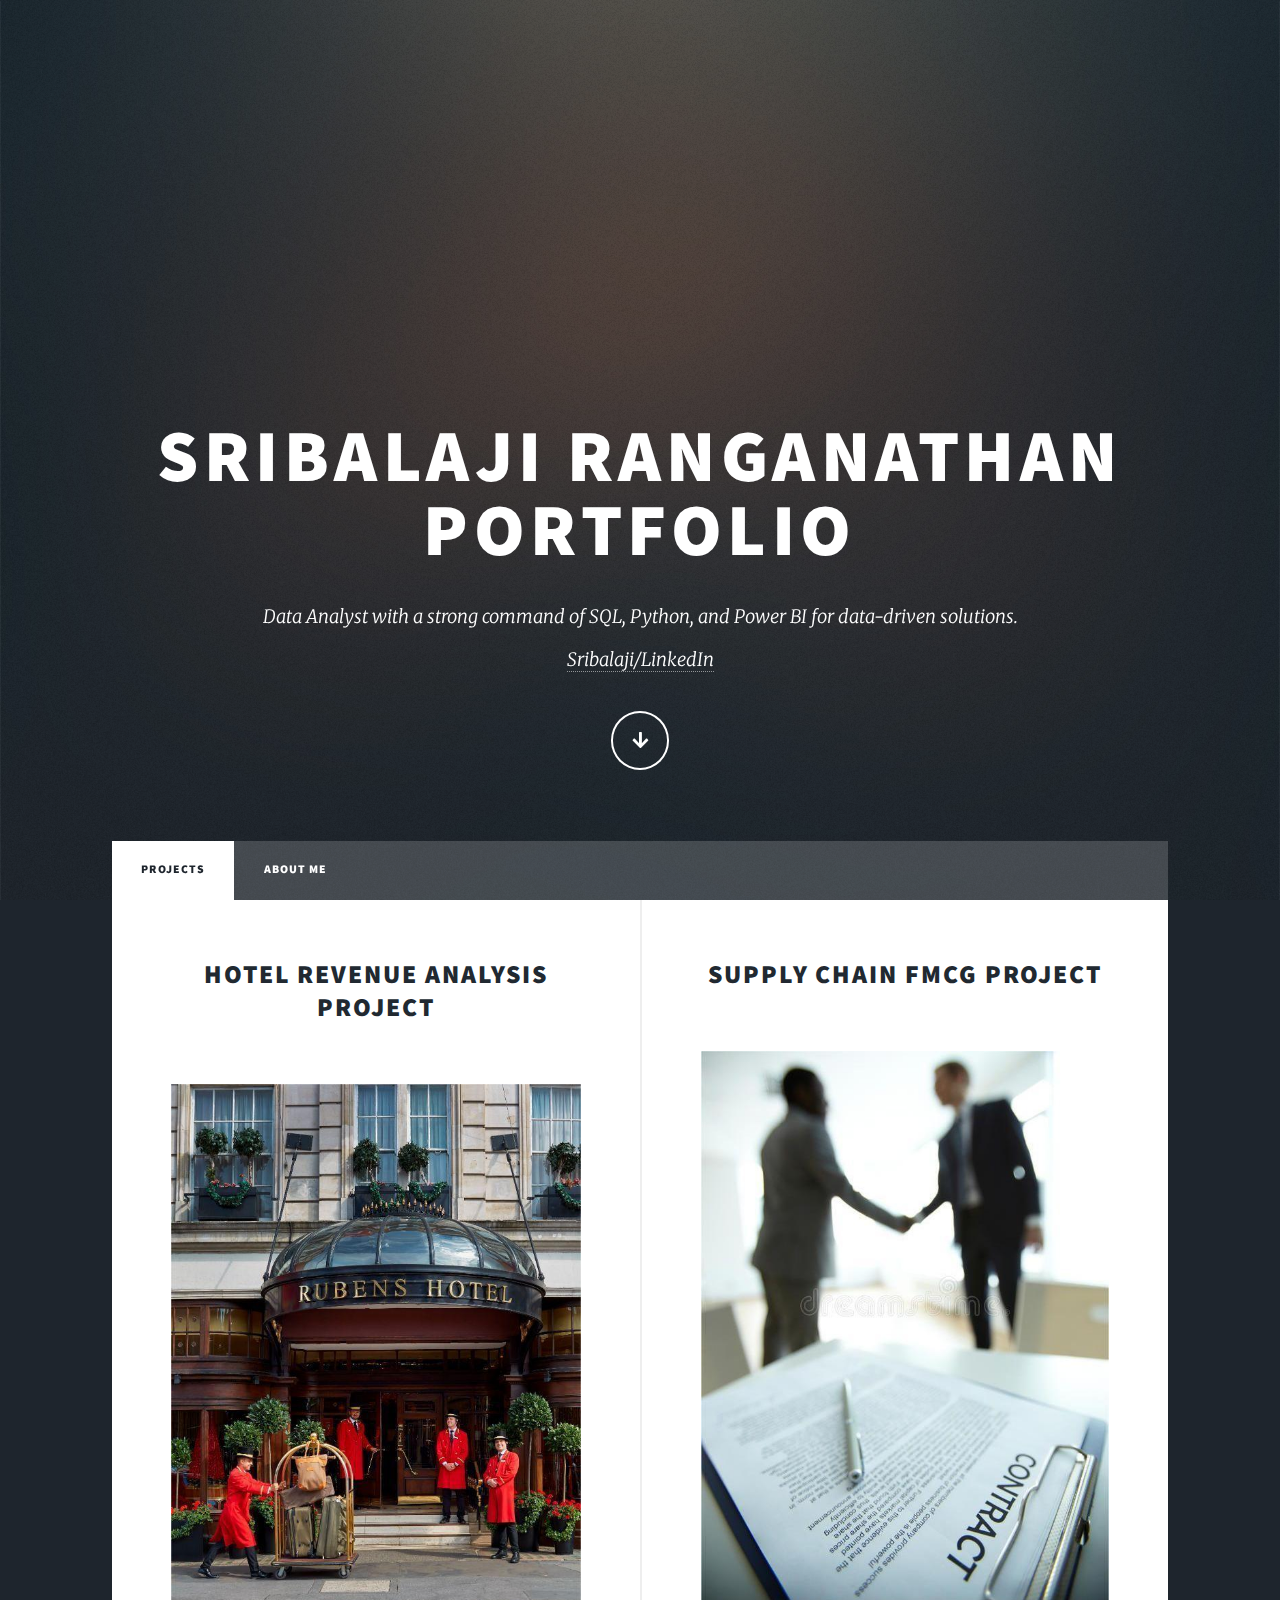
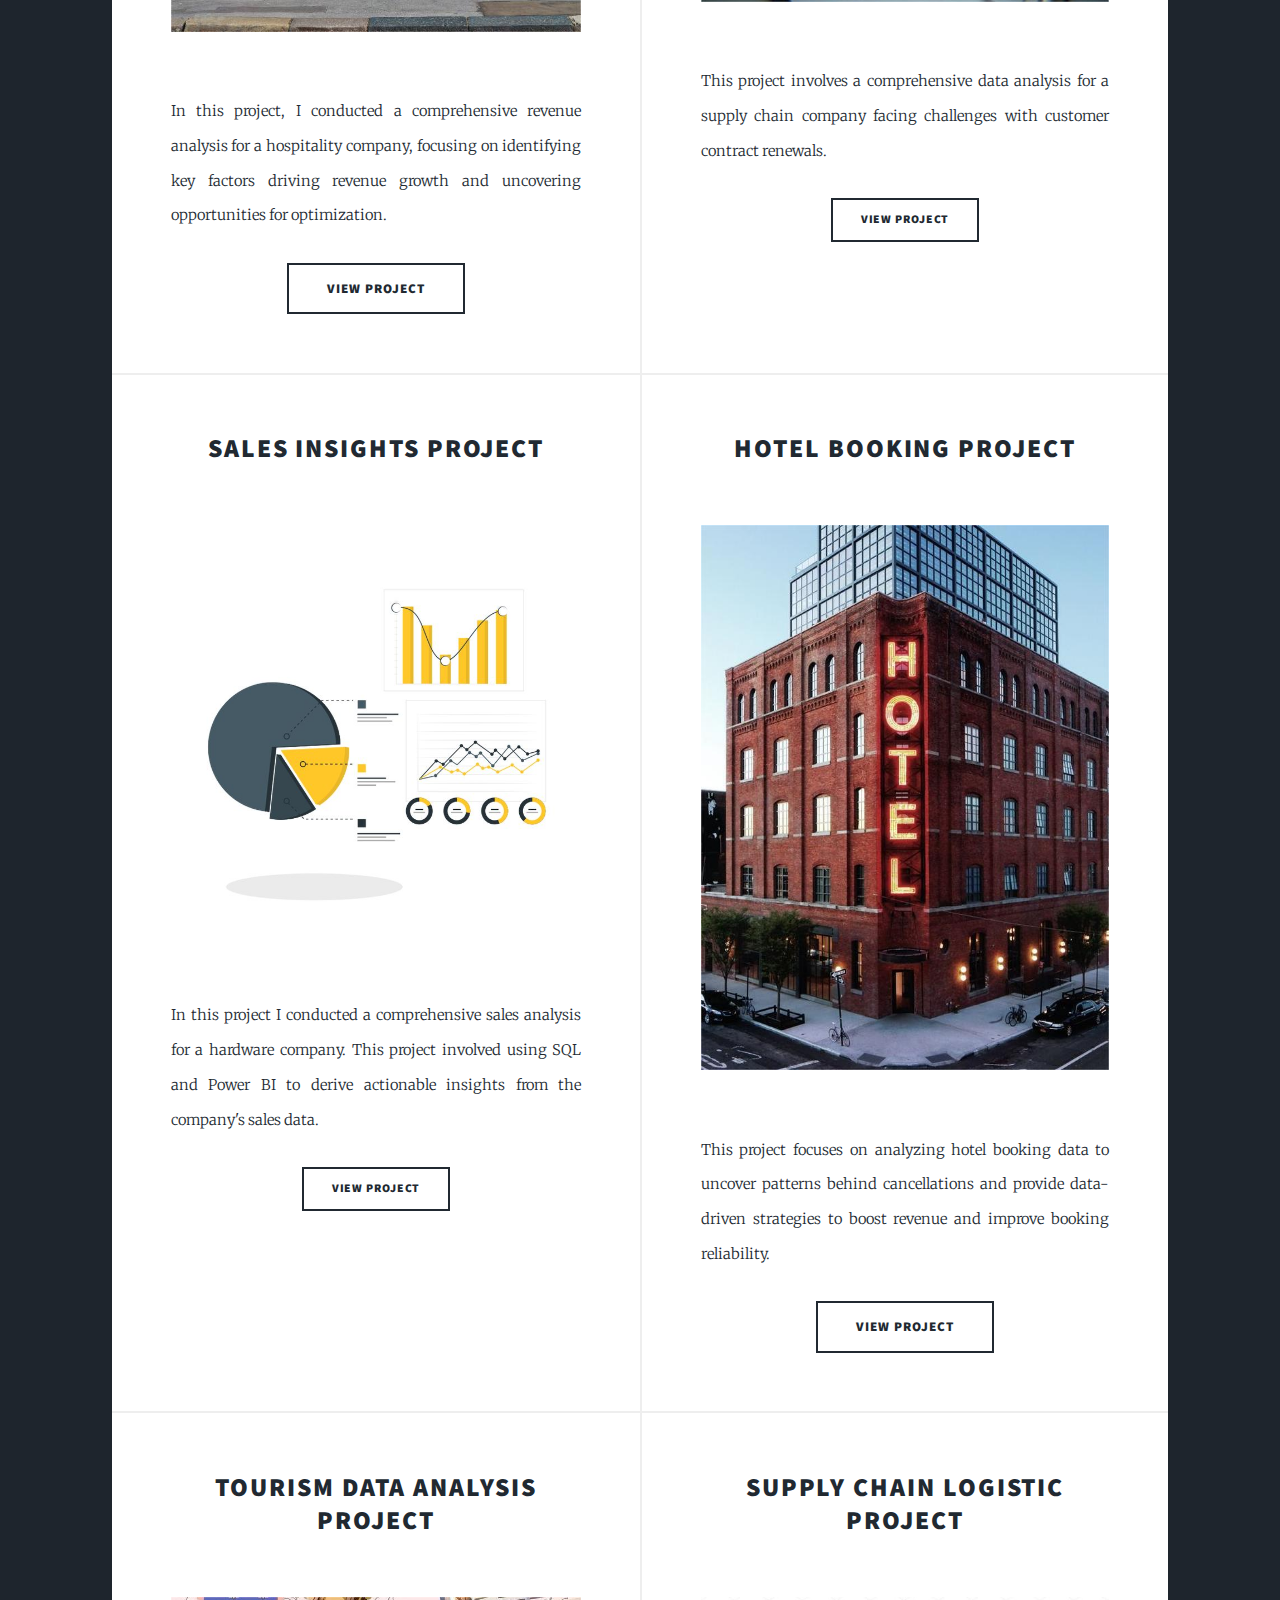
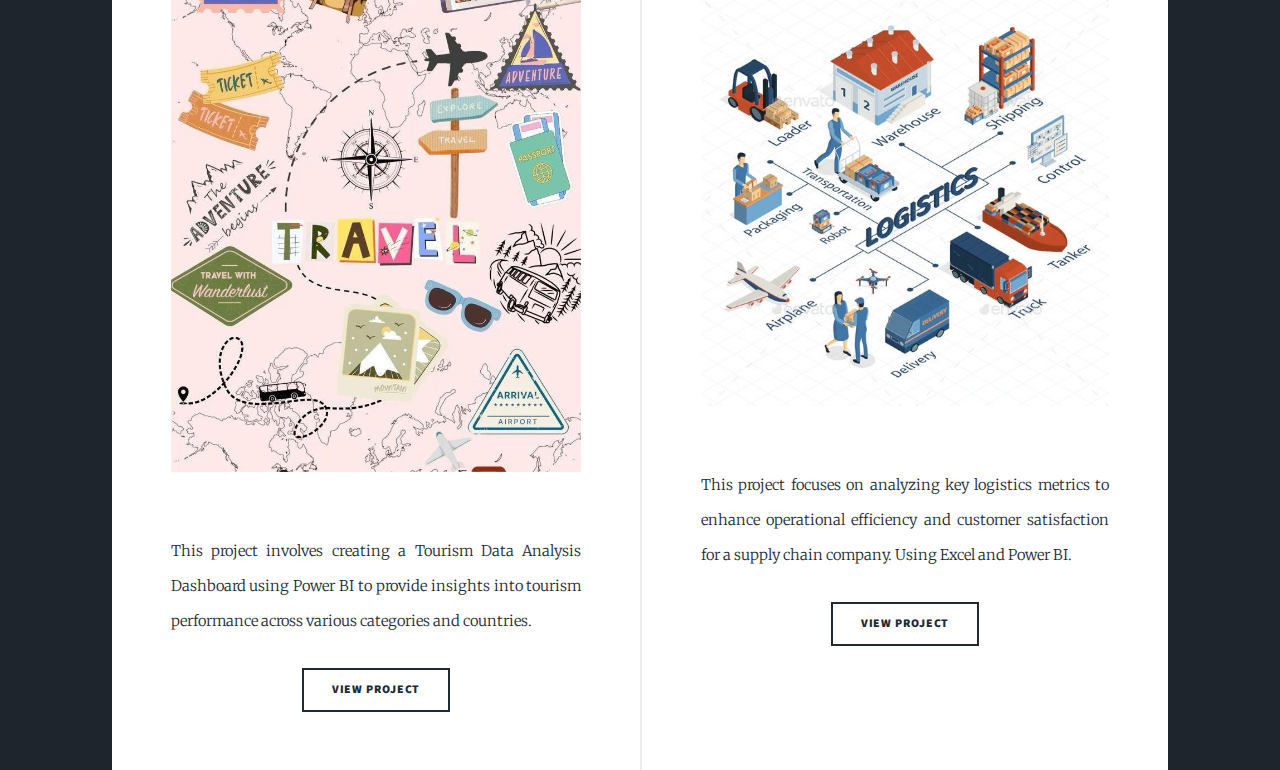
==== commit 0223f3b1: "Update index.html" ====
--- a/index.html
+++ b/index.html
@@ -58,9 +58,9 @@
 			
 			<!-- Posts -->
 			<section class="posts">
-				<article class="posts">
-				<header class="major">
-					<h2>REVENUE ANALYSIS PROJECT FOR HOTEL</a></h2>
+				<article>
+				<header>
+					<h2>HOTEL REVENUE ANALYSIS PROJECT</a></h2>
 				</header>
 					<a class="image main"><img src="images/hotel.jpg" alt="" /></a>
 					<p>In this project, I conducted a comprehensive revenue analysis for a hospitality company, focusing
@@ -97,6 +97,18 @@
 								class="button">View Project</a></li>
 					</ul>
 				</article>
+				<article>
+				<header>
+					<h2>HOTEL BOOKING PROJECT</a></h2>
+				</header>
+					<a class="image main"><img src="images/hotel_1.jpg" alt="" /></a>
+					<p>This project focuses on analyzing hotel booking data to uncover patterns behind cancellations and provide data-driven strategies to boost revenue and improve booking reliability.
+					</p>
+				<ul class="actions special">
+					<li><a href="https://github.com/sribalaji101/Hotel_Booking_Project"
+							class="button large">View Project</a></li>
+				</ul>
+			</article>
 				<article>
 					<header>
 						<h2><a>TOURISM DATA ANALYSIS PROJECT</a></h2>
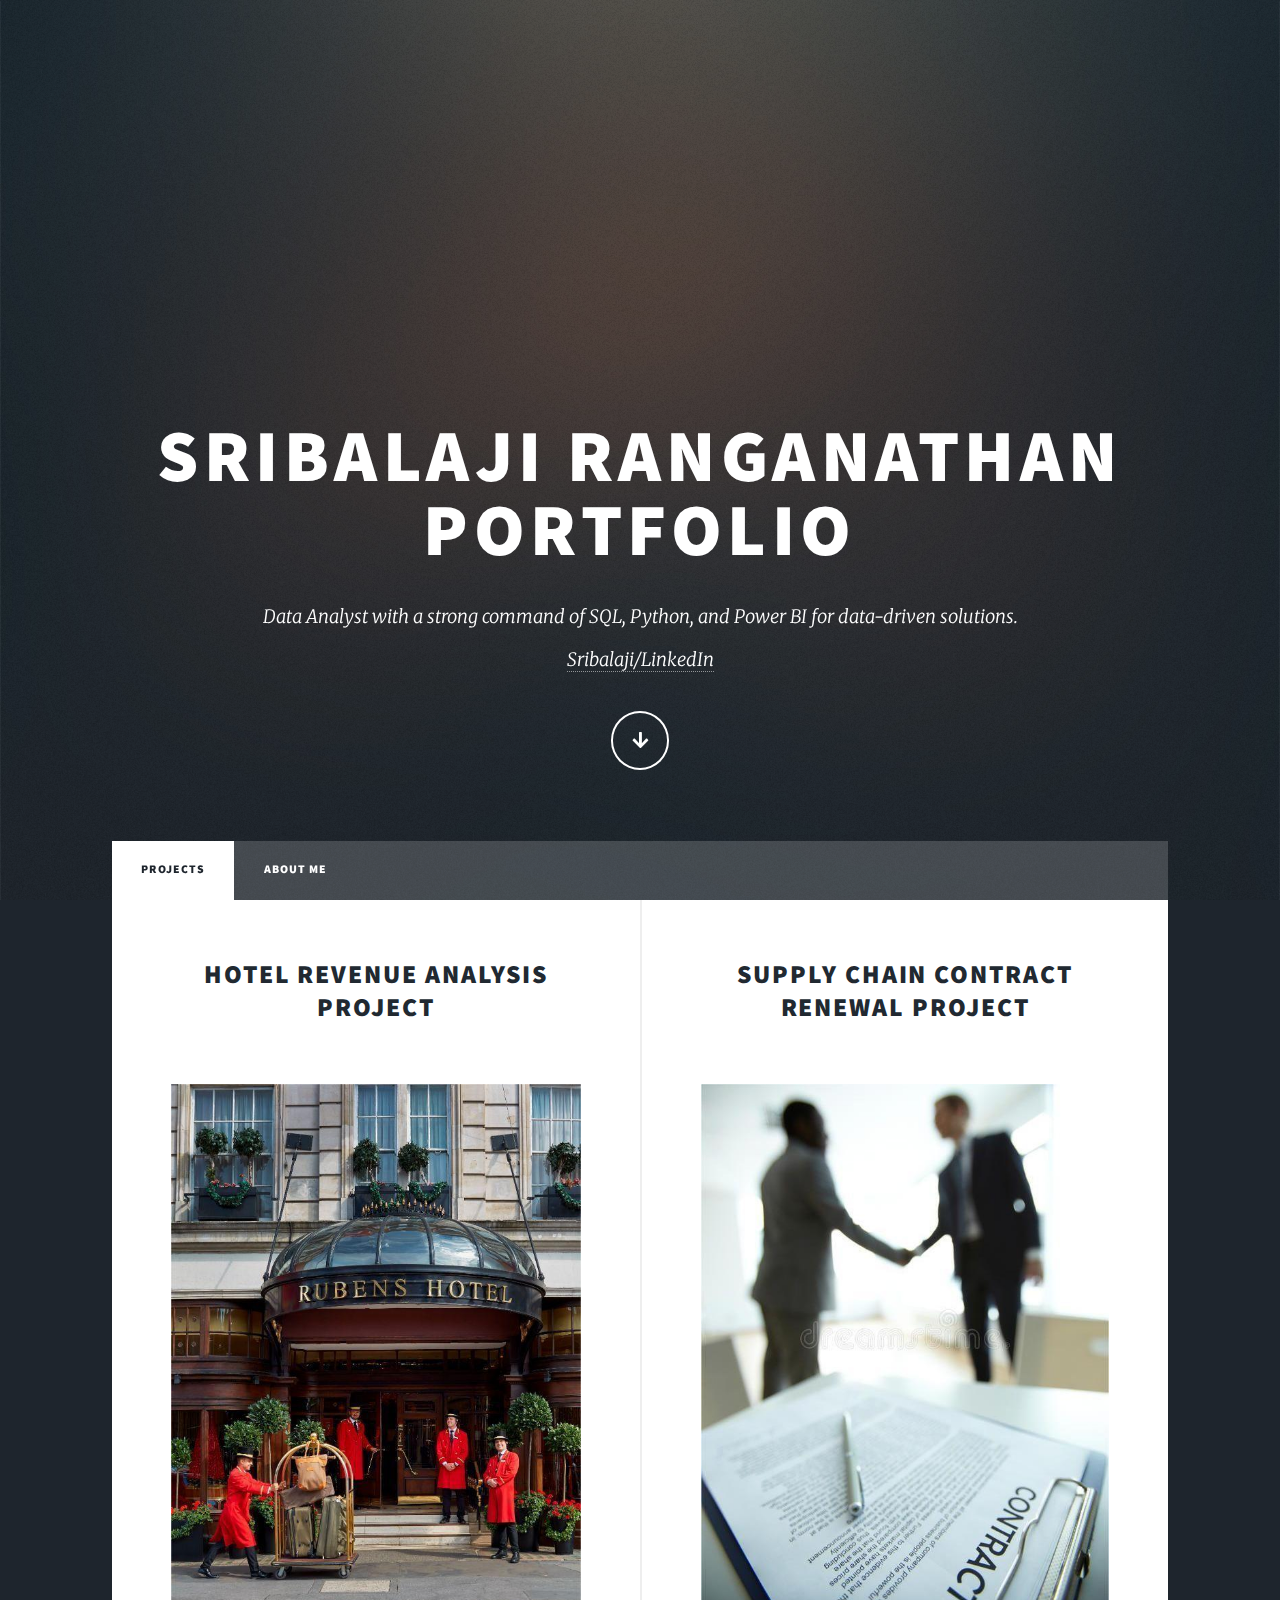
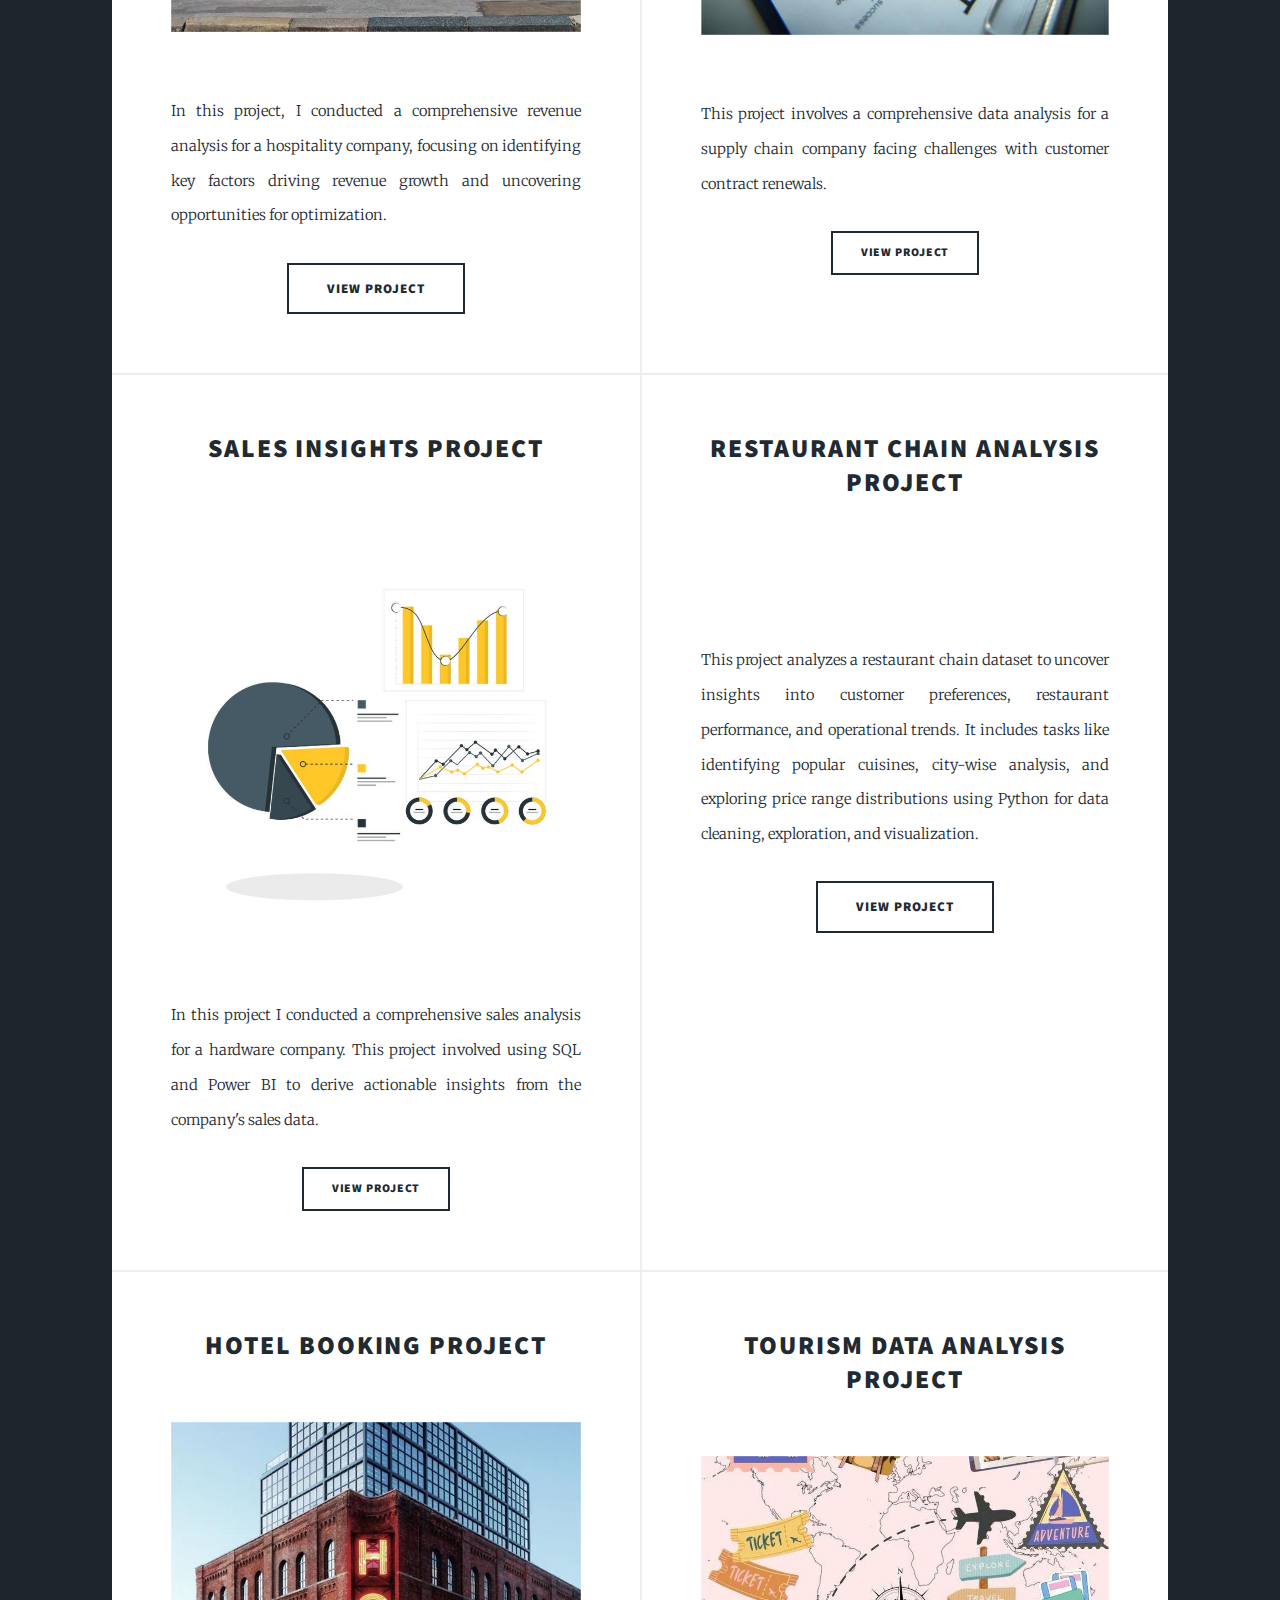
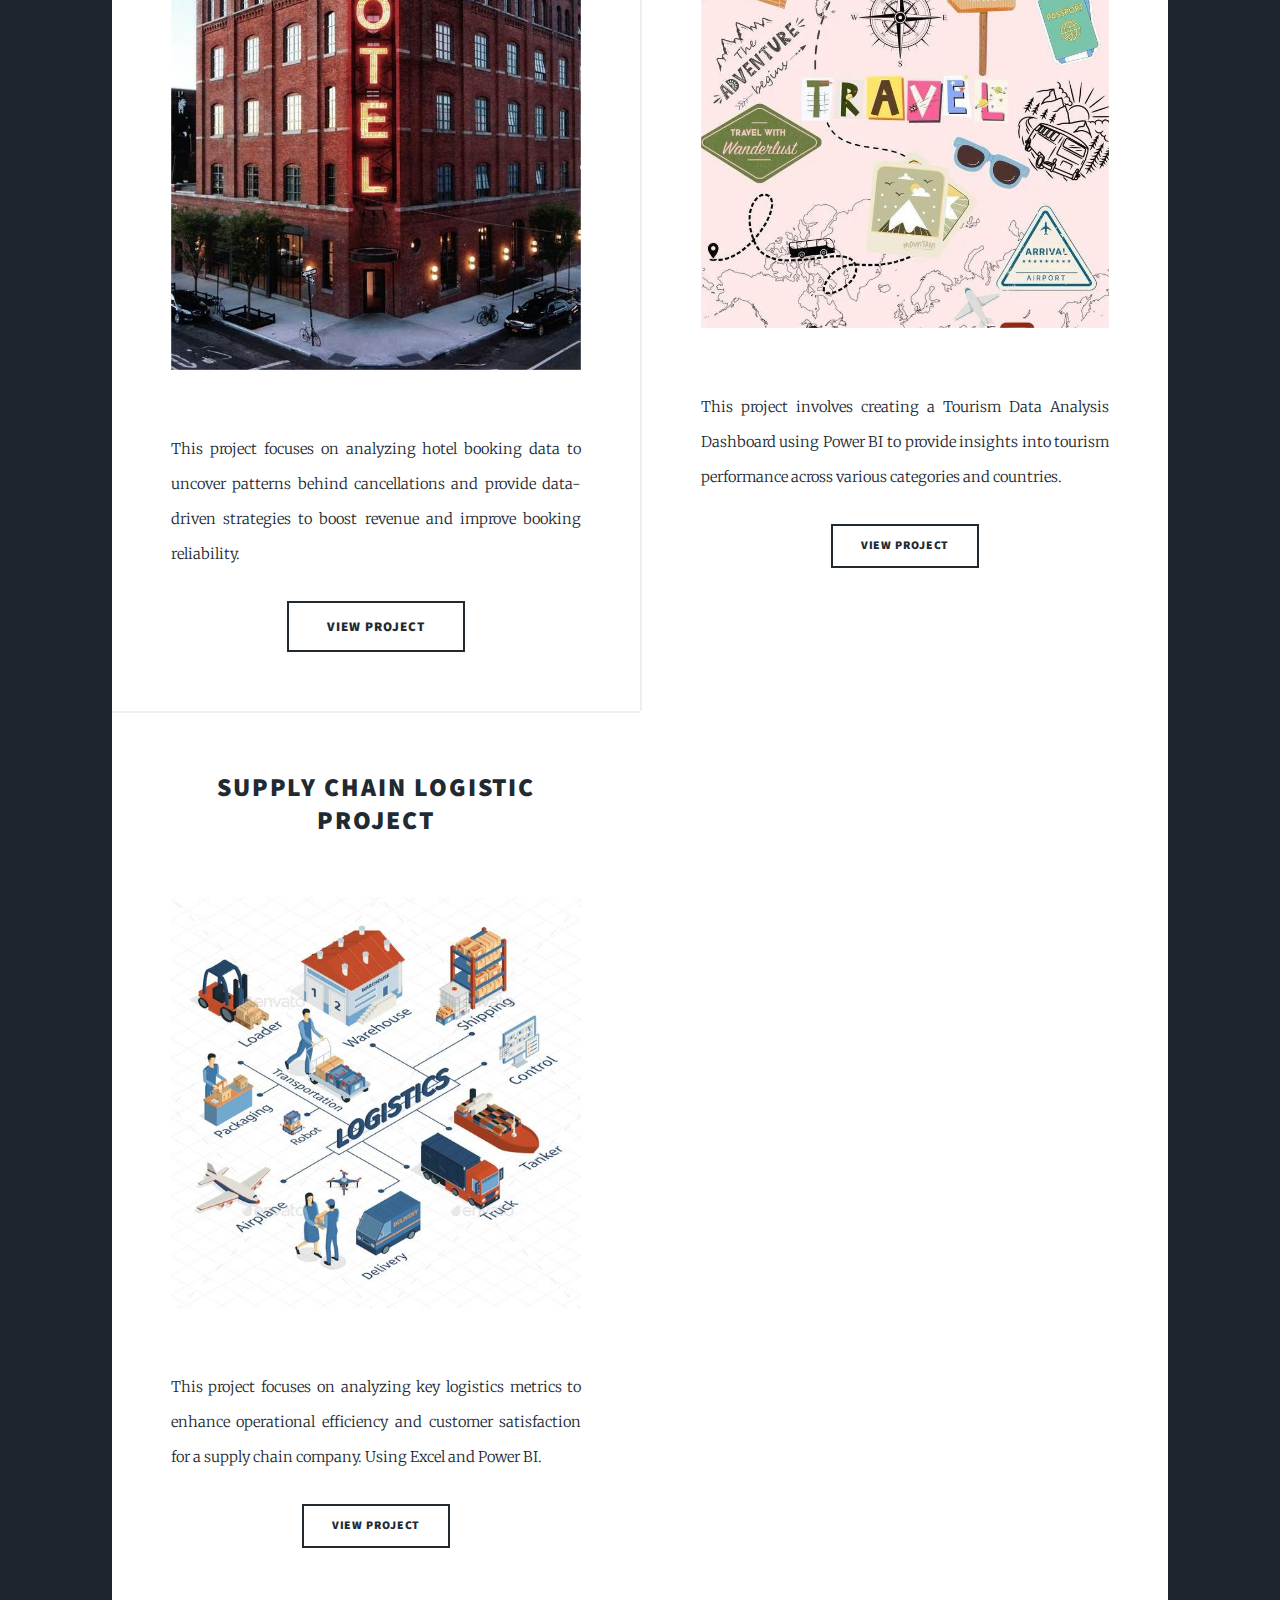
==== commit f489d503: "Update index.html" ====
--- a/index.html
+++ b/index.html
@@ -73,7 +73,7 @@
 			</article>
 				<article>
 					<header>
-						<h2><a>SUPPLY CHAIN FMCG PROJECT</a></h2>
+						<h2><a>SUPPLY CHAIN CONTRACT RENEWAL PROJECT</a></h2>
 					</header>
 					<a class="image fit"><img src="images/Contract.jpg" alt="" /></a>
 					<p>This project involves a comprehensive data analysis for a supply chain company facing challenges
@@ -97,6 +97,17 @@
 								class="button">View Project</a></li>
 					</ul>
 				</article>
+				<article>
+				<header>
+					<h2>RESTAURANT CHAIN ANALYSIS PROJECT</a></h2>
+				</header>
+					<a class="image main"><img src="images/restaurant_chain.jpg" alt="" /></a>
+					<p>This project analyzes a restaurant chain dataset to uncover insights into customer preferences, restaurant performance, and operational trends. It includes tasks like identifying popular cuisines, city-wise analysis, and exploring price range distributions using Python for data cleaning, exploration, and visualization.</p>
+				<ul class="actions special">
+					<li><a href="https://github.com/sribalaji101/Restaurant_Chains_Project"
+							class="button large">View Project</a></li>
+				</ul>
+			</article>
 				<article>
 				<header>
 					<h2>HOTEL BOOKING PROJECT</a></h2>
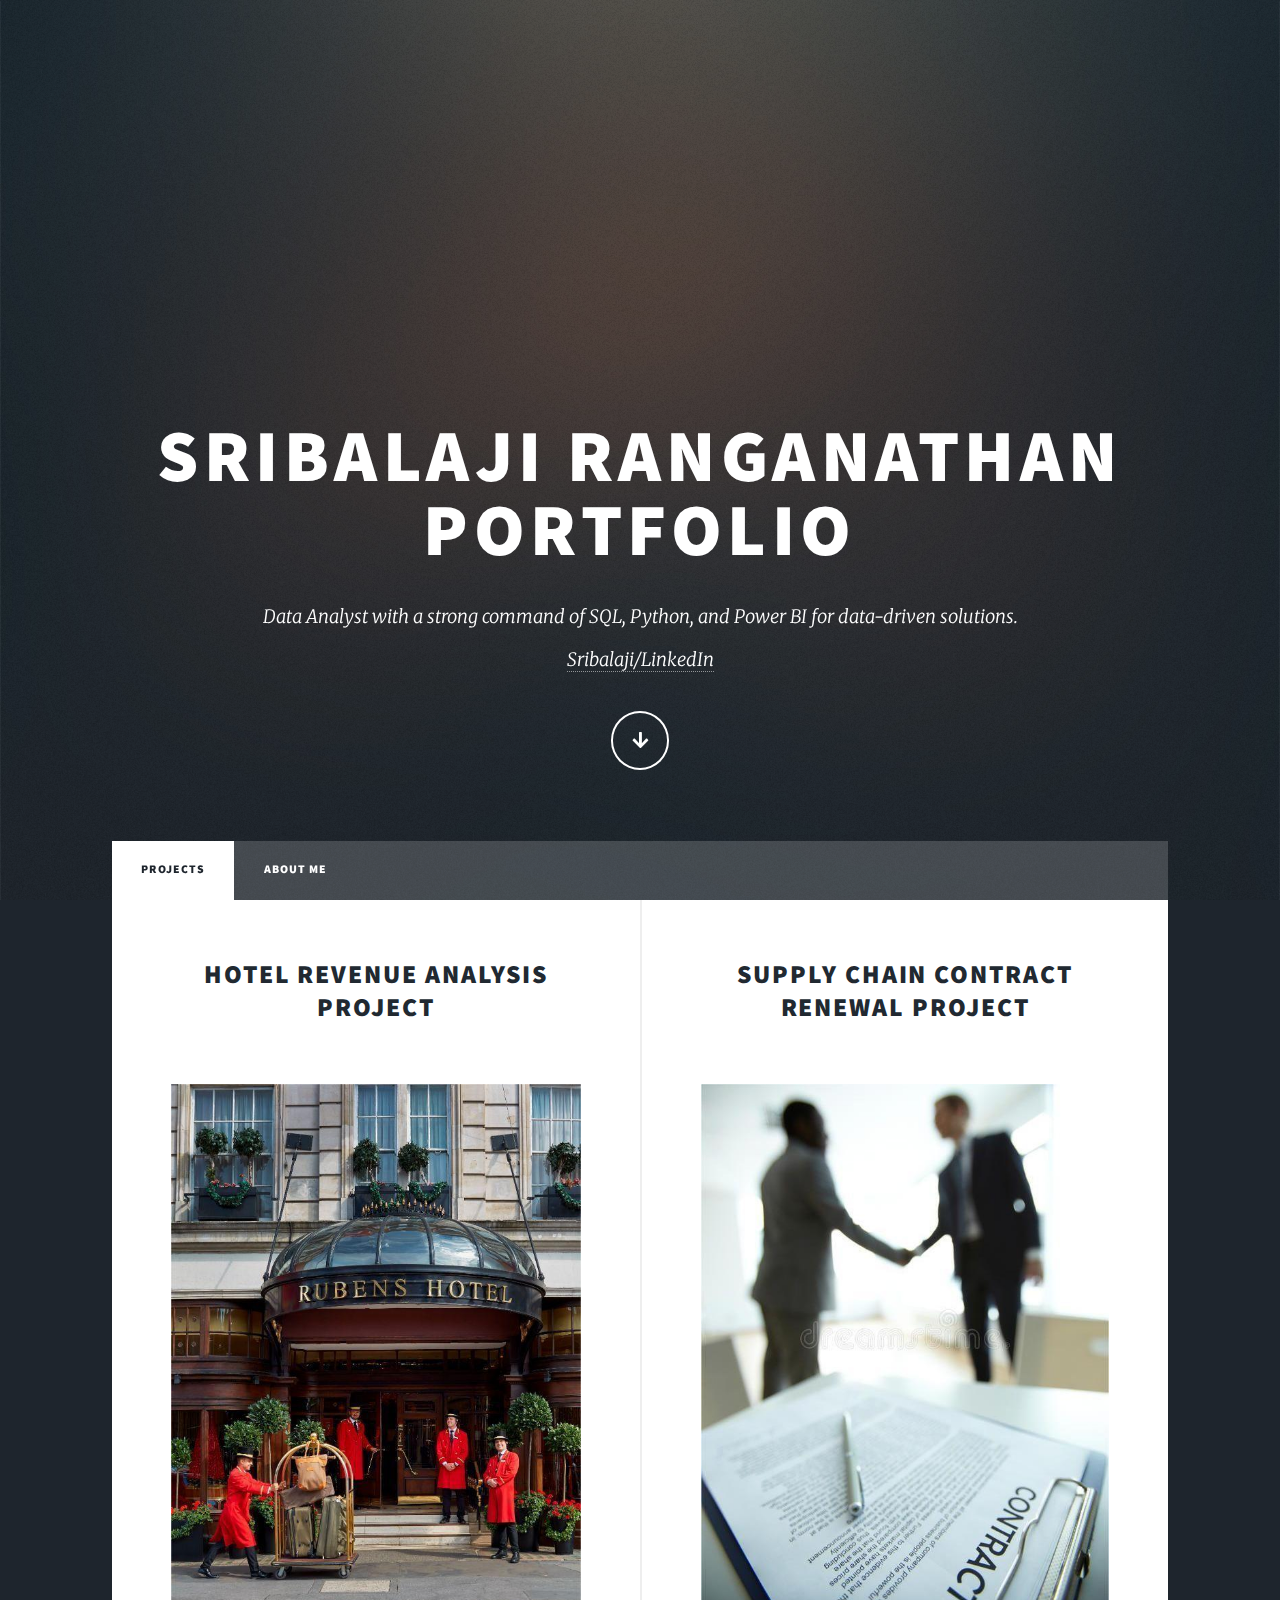
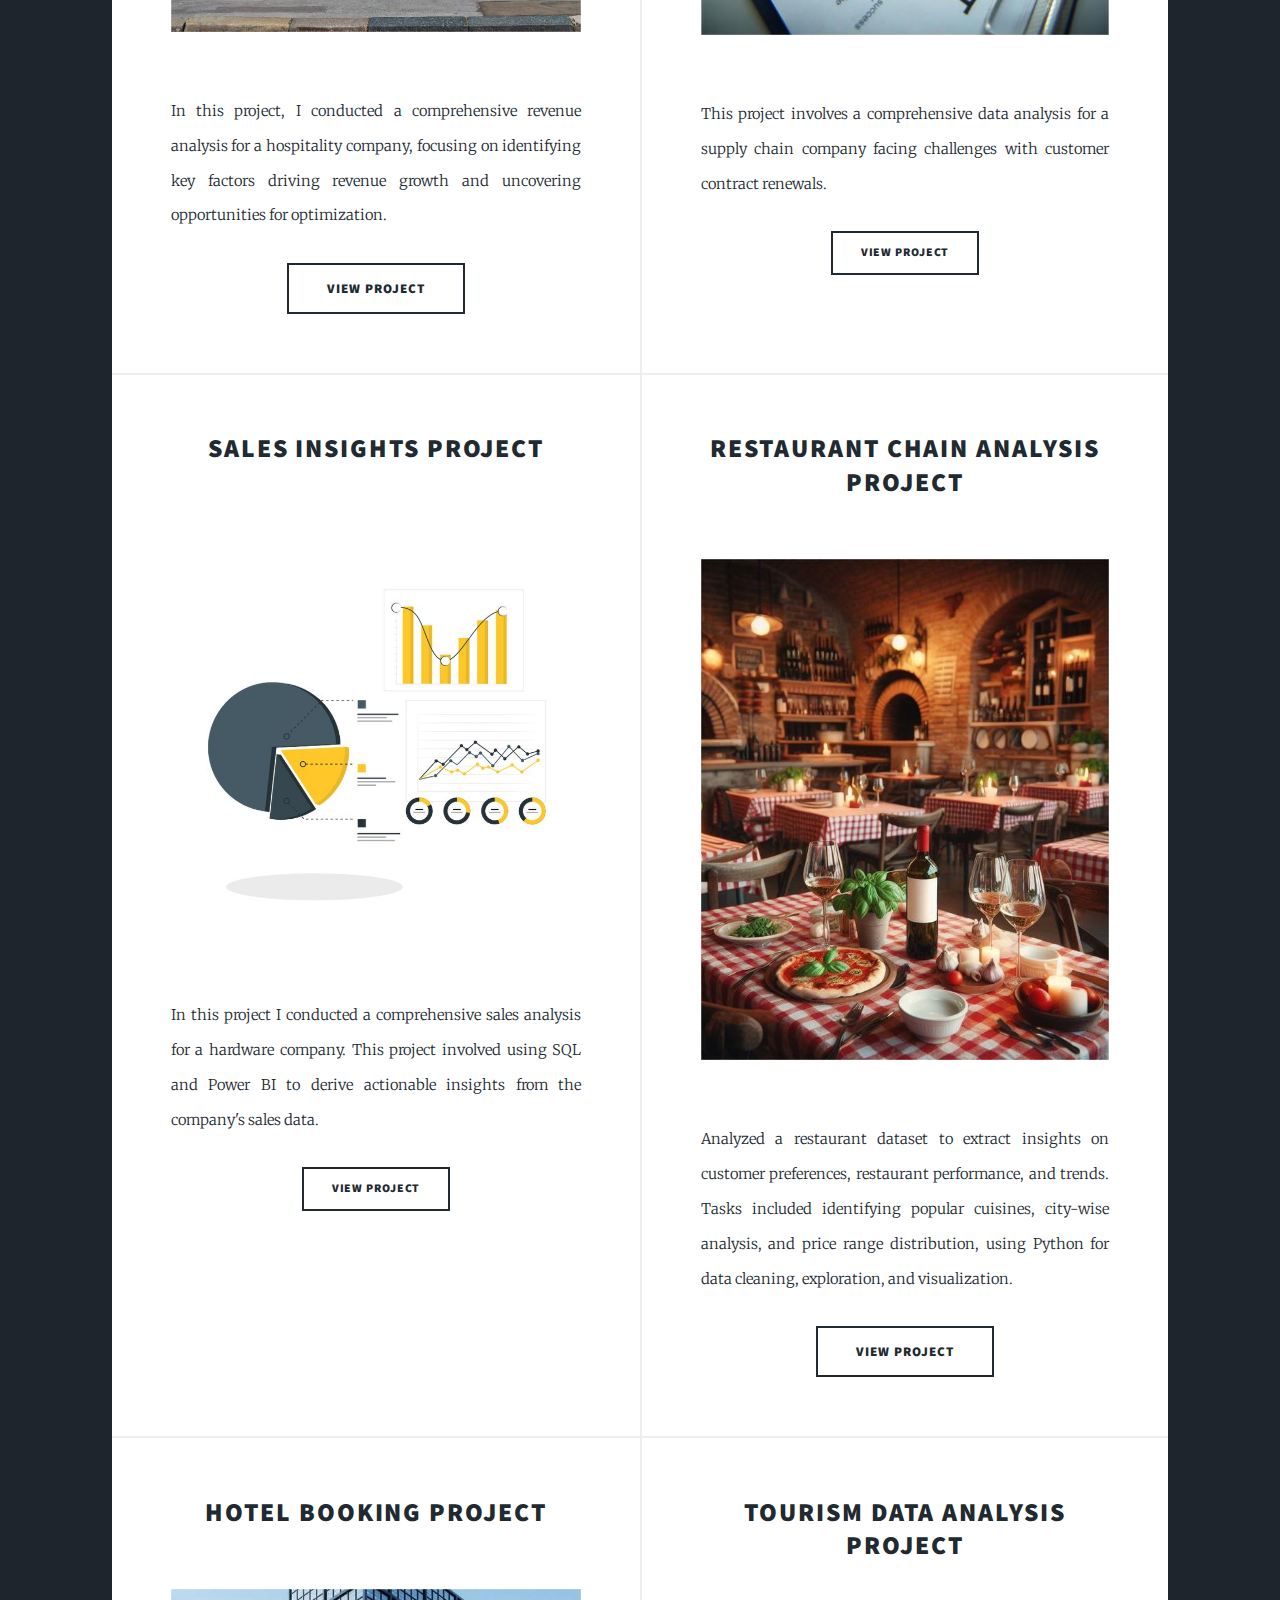
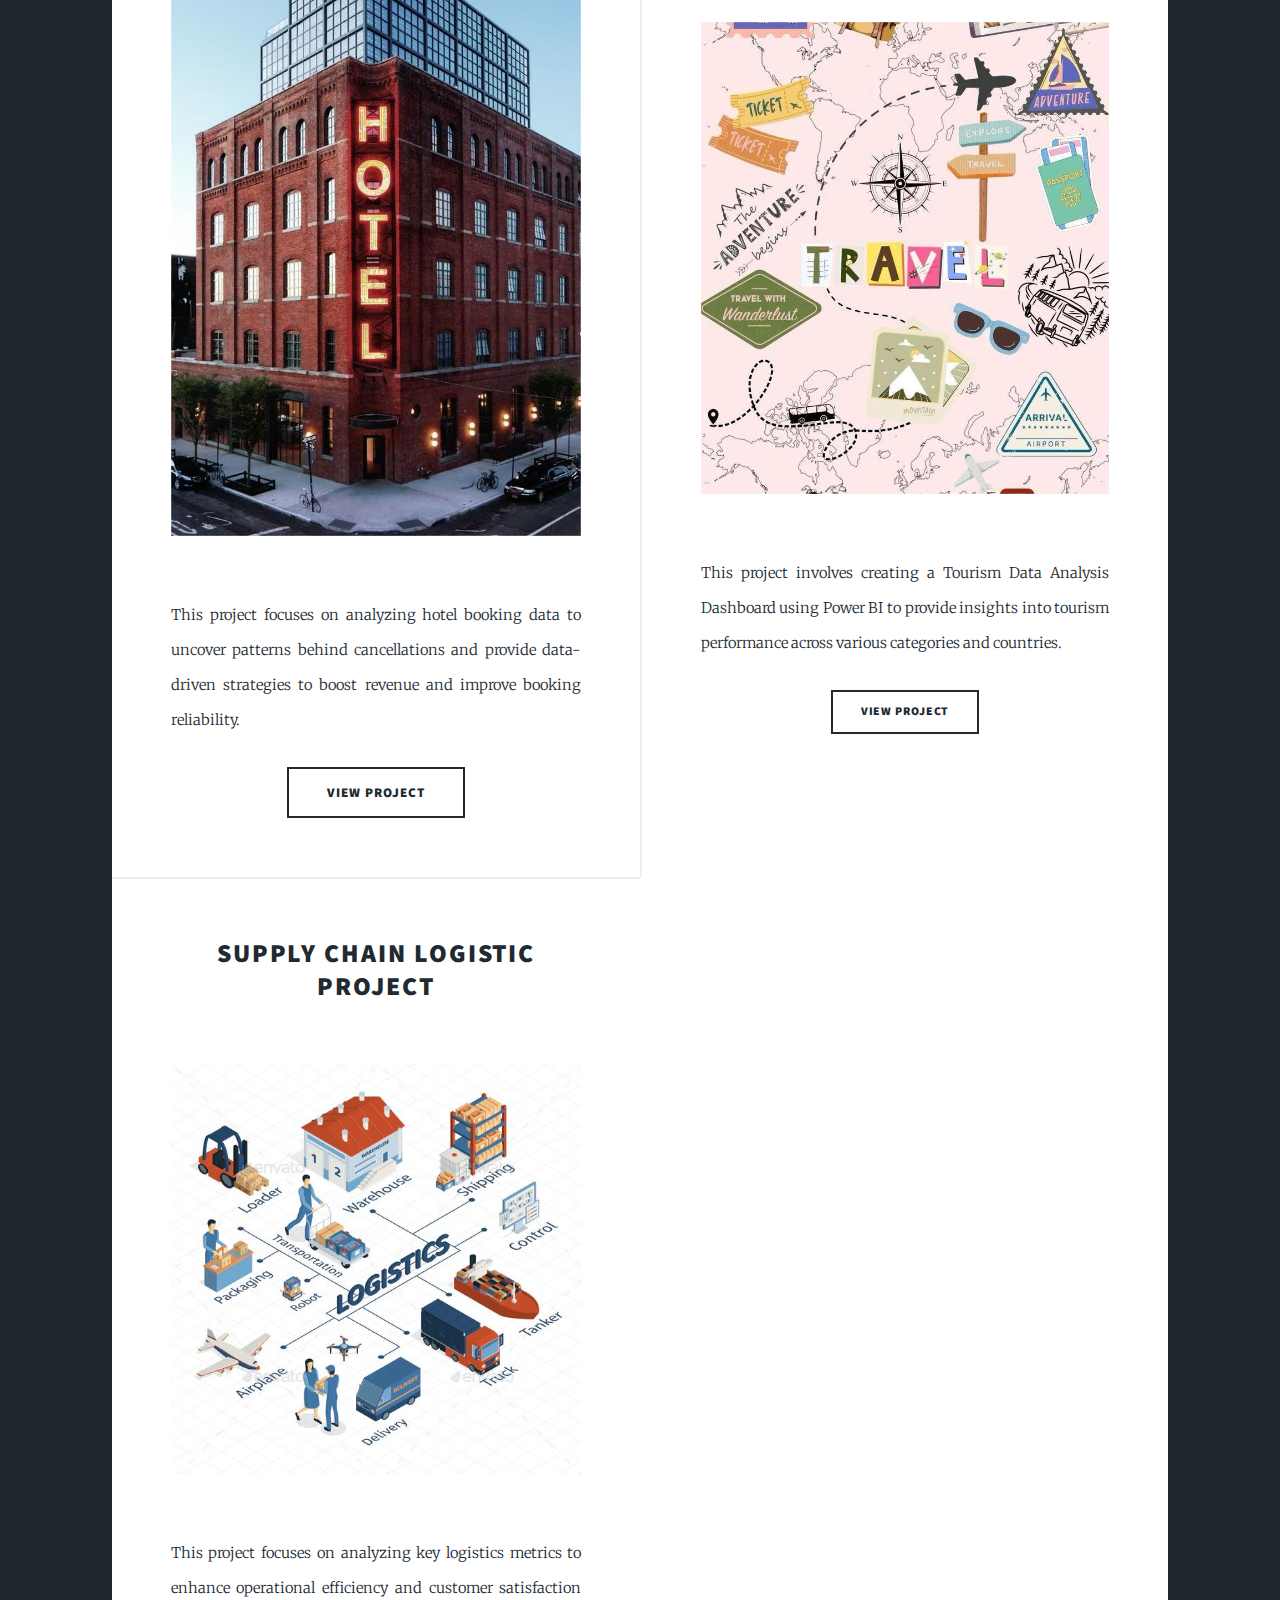
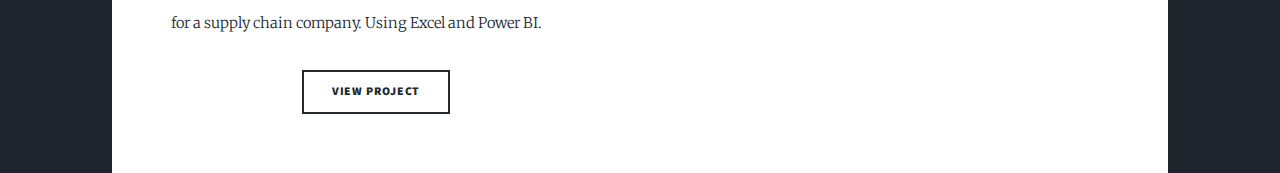
==== commit 787a8780: "Update index.html" ====
--- a/index.html
+++ b/index.html
@@ -102,7 +102,7 @@
 					<h2>RESTAURANT CHAIN ANALYSIS PROJECT</a></h2>
 				</header>
 					<a class="image main"><img src="images/restaurant_chain.jpg" alt="" /></a>
-					<p>This project analyzes a restaurant chain dataset to uncover insights into customer preferences, restaurant performance, and operational trends. It includes tasks like identifying popular cuisines, city-wise analysis, and exploring price range distributions using Python for data cleaning, exploration, and visualization.</p>
+					<p>Analyzed a restaurant dataset to extract insights on customer preferences, restaurant performance, and trends. Tasks included identifying popular cuisines, city-wise analysis, and price range distribution, using Python for data cleaning, exploration, and visualization.</p>
 				<ul class="actions special">
 					<li><a href="https://github.com/sribalaji101/Restaurant_Chains_Project"
 							class="button large">View Project</a></li>
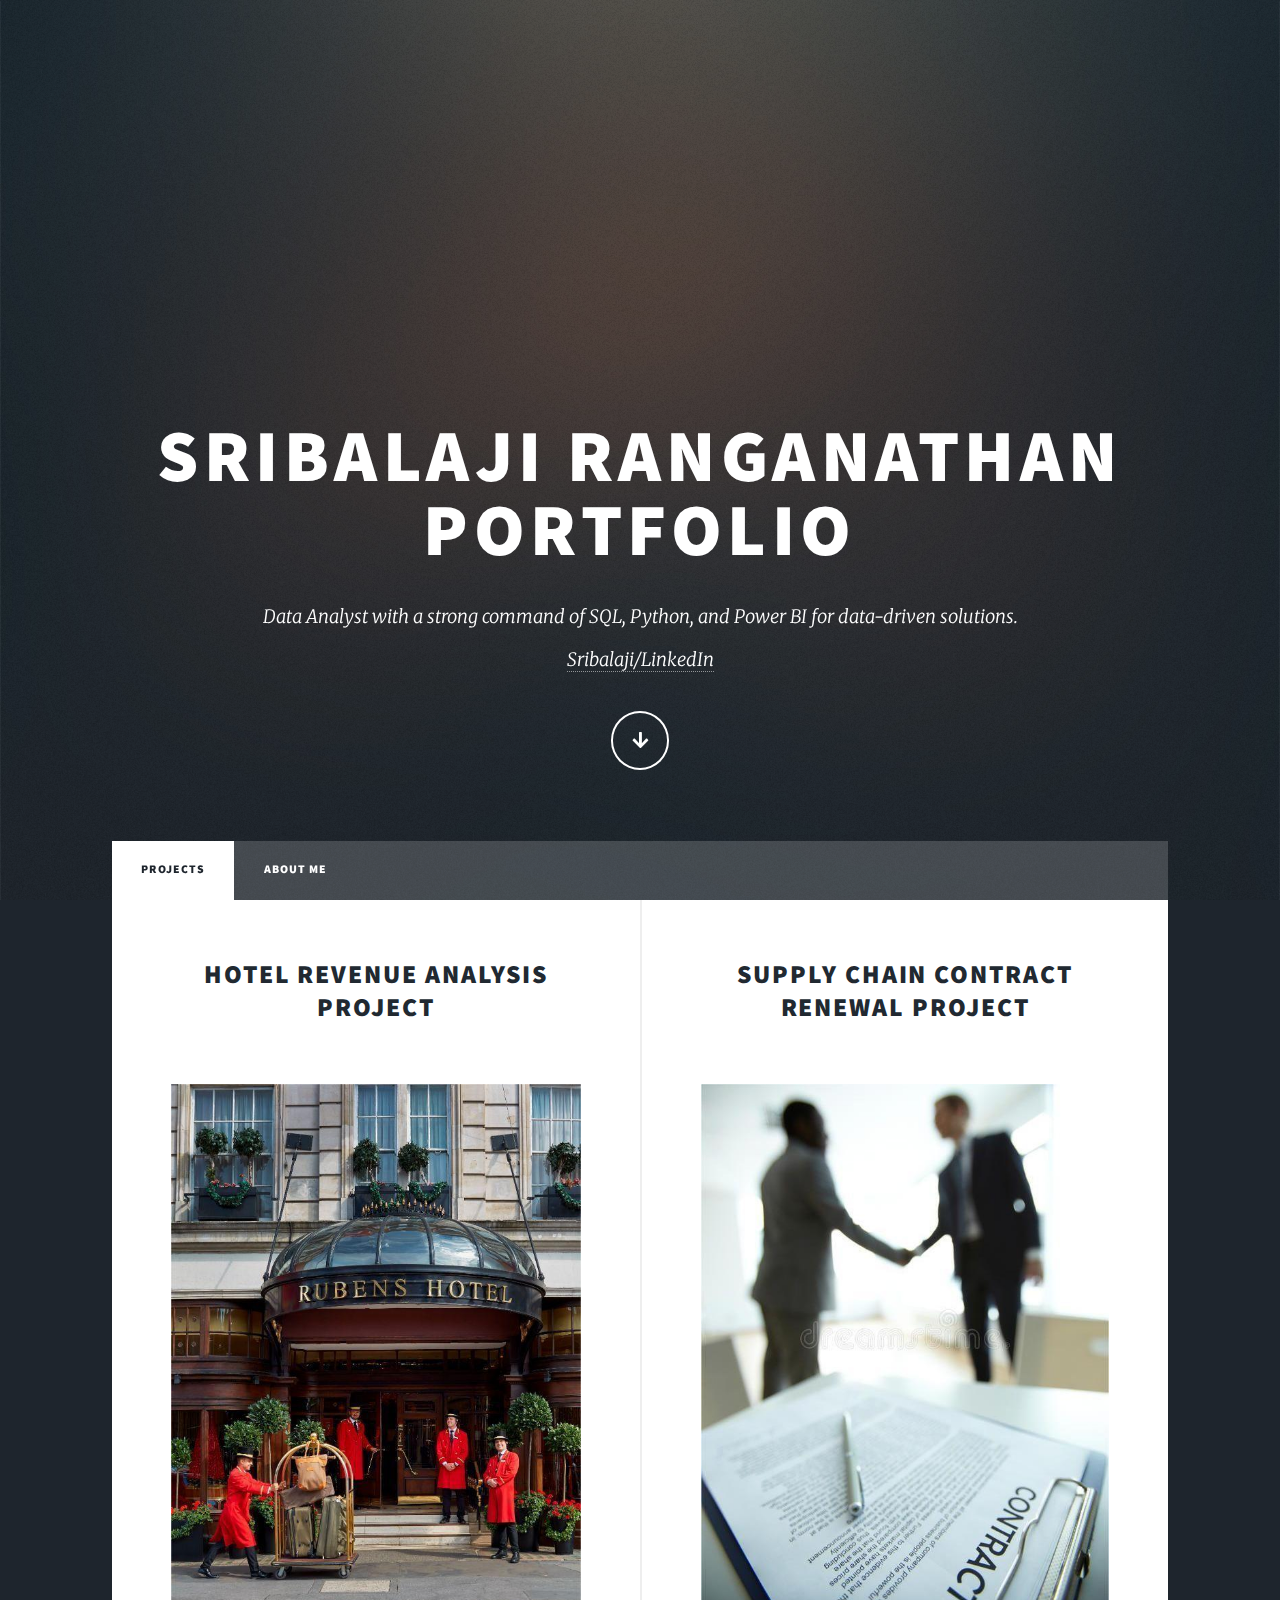
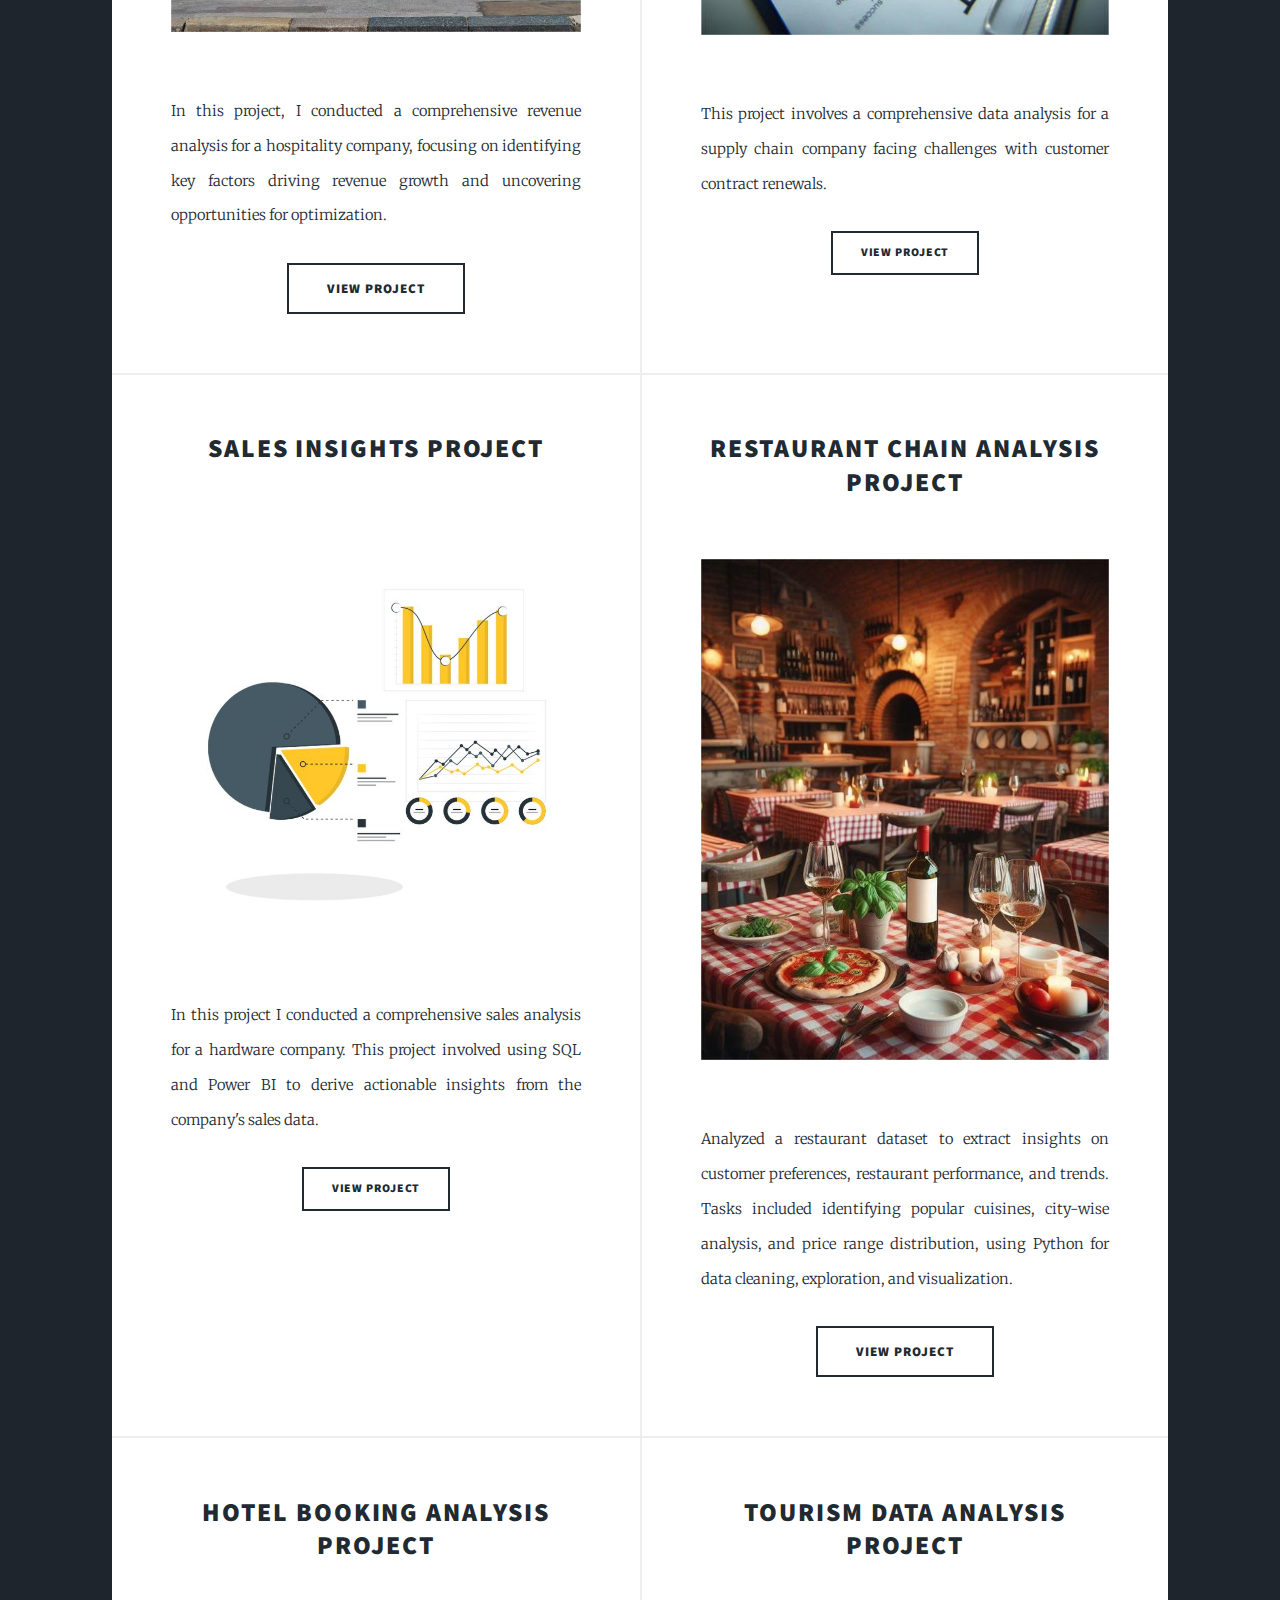
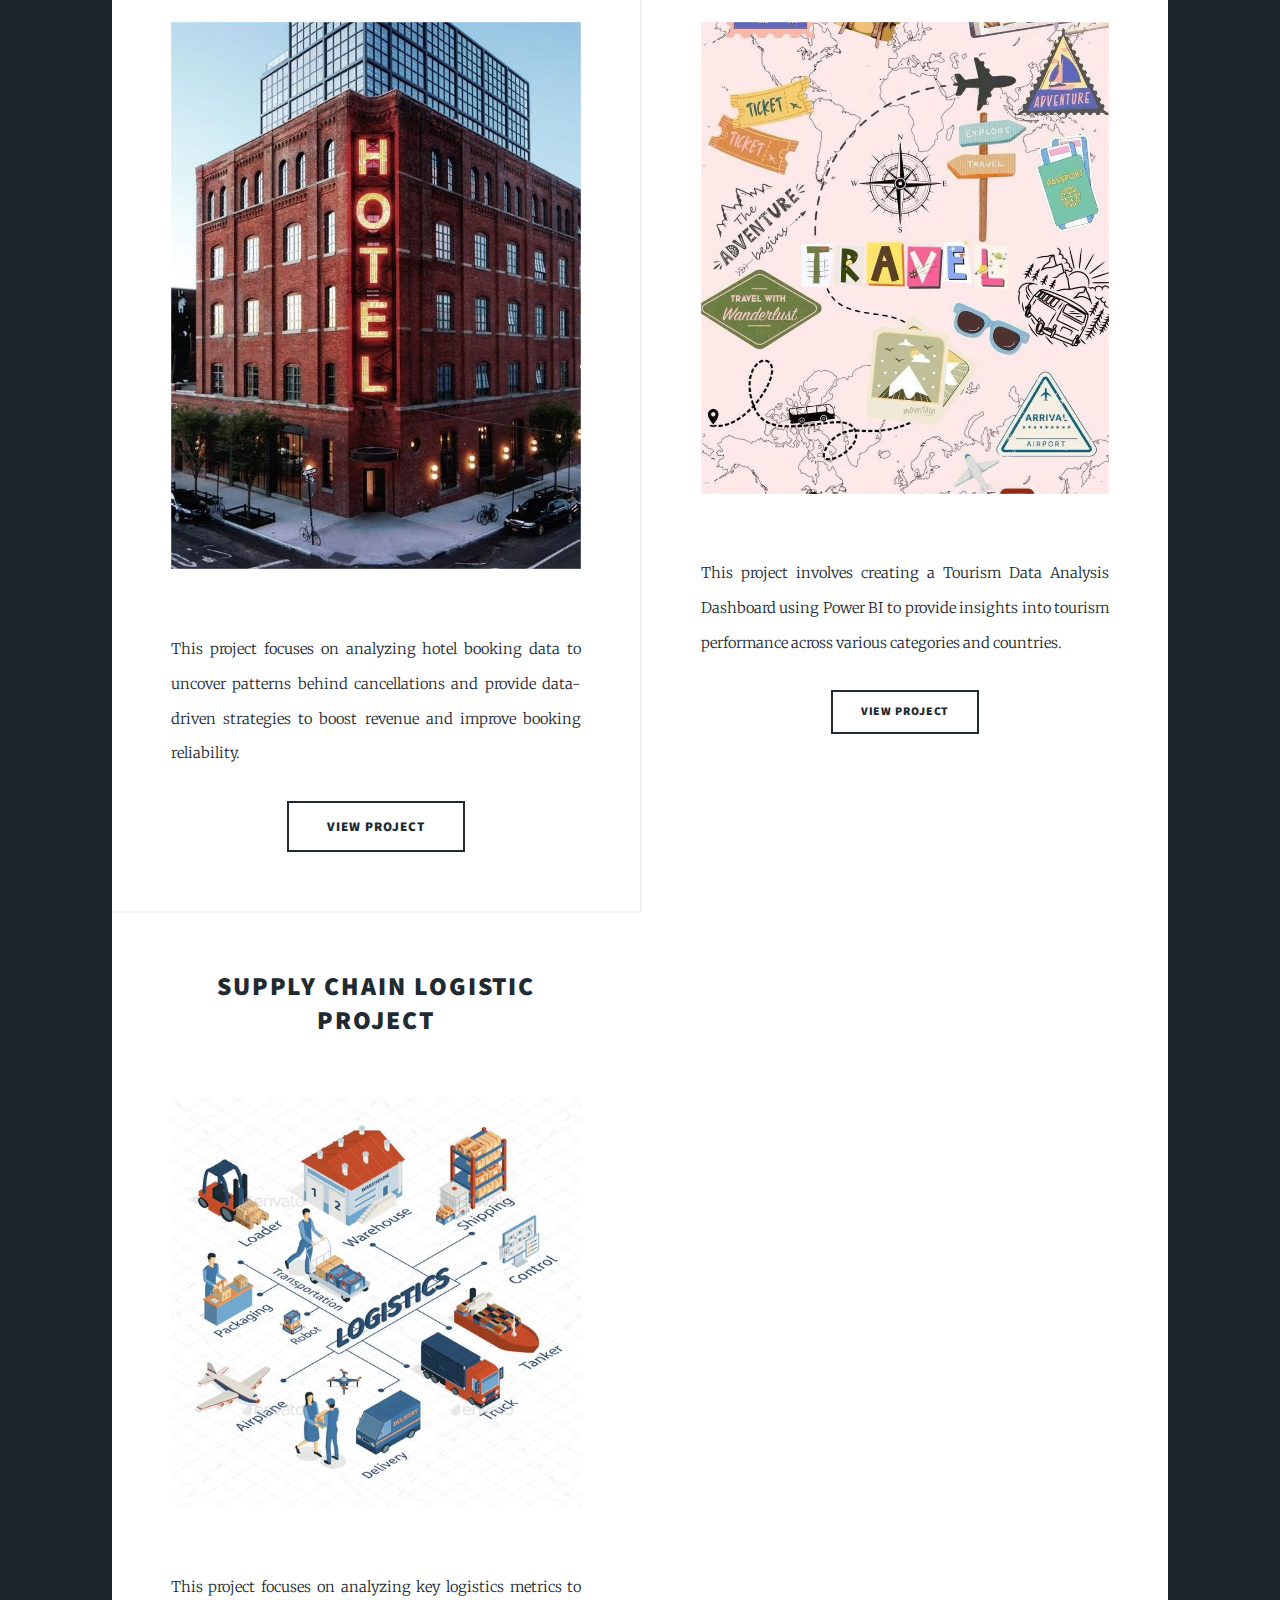
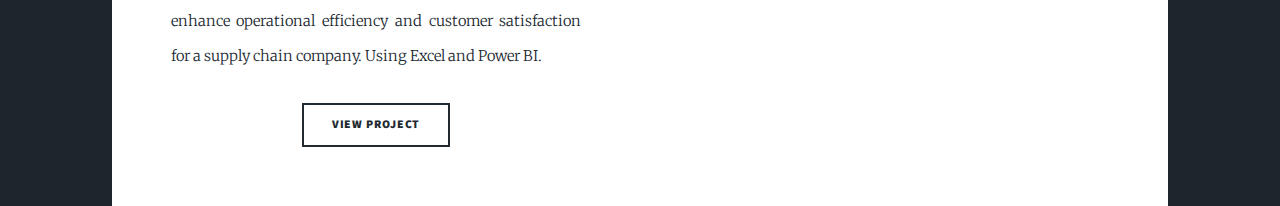
==== commit f5765509: "Update index.html" ====
--- a/index.html
+++ b/index.html
@@ -110,7 +110,7 @@
 			</article>
 				<article>
 				<header>
-					<h2>HOTEL BOOKING PROJECT</a></h2>
+					<h2>HOTEL BOOKING ANALYSIS PROJECT</a></h2>
 				</header>
 					<a class="image main"><img src="images/hotel_1.jpg" alt="" /></a>
 					<p>This project focuses on analyzing hotel booking data to uncover patterns behind cancellations and provide data-driven strategies to boost revenue and improve booking reliability.
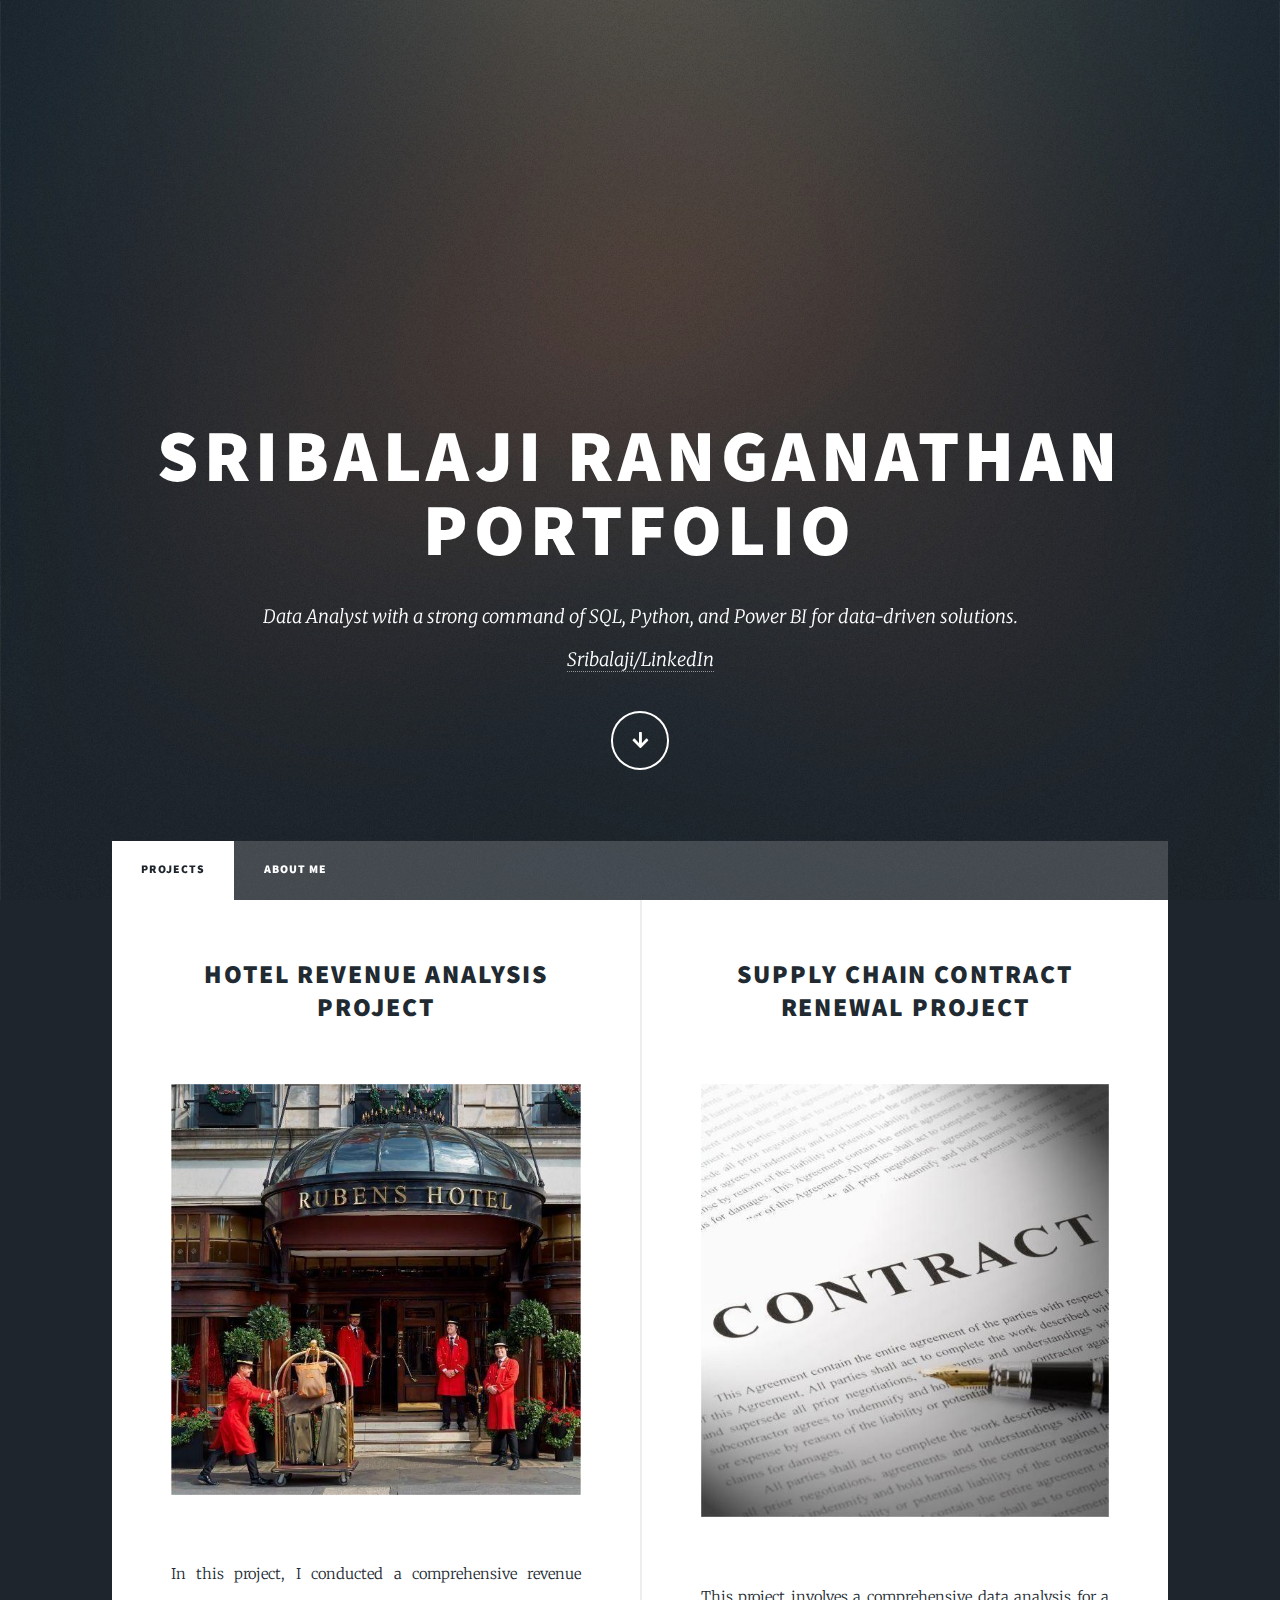
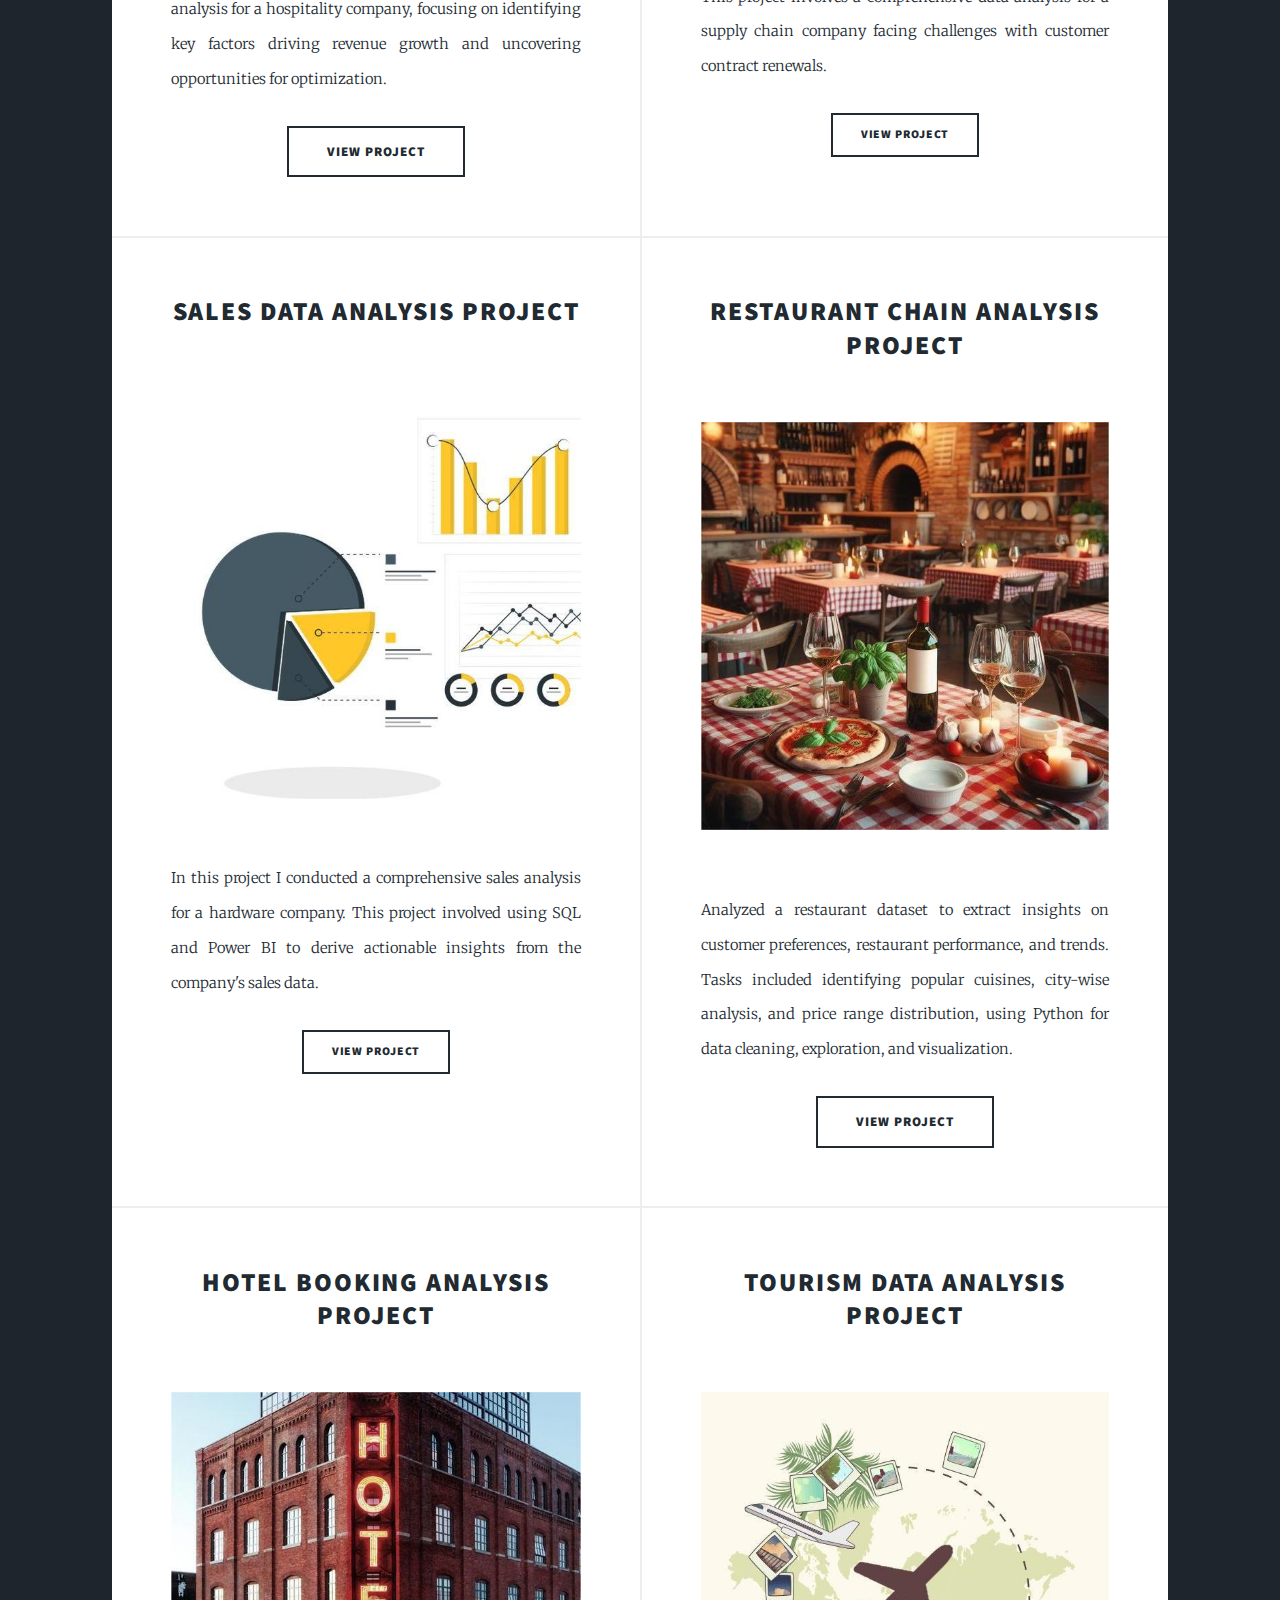
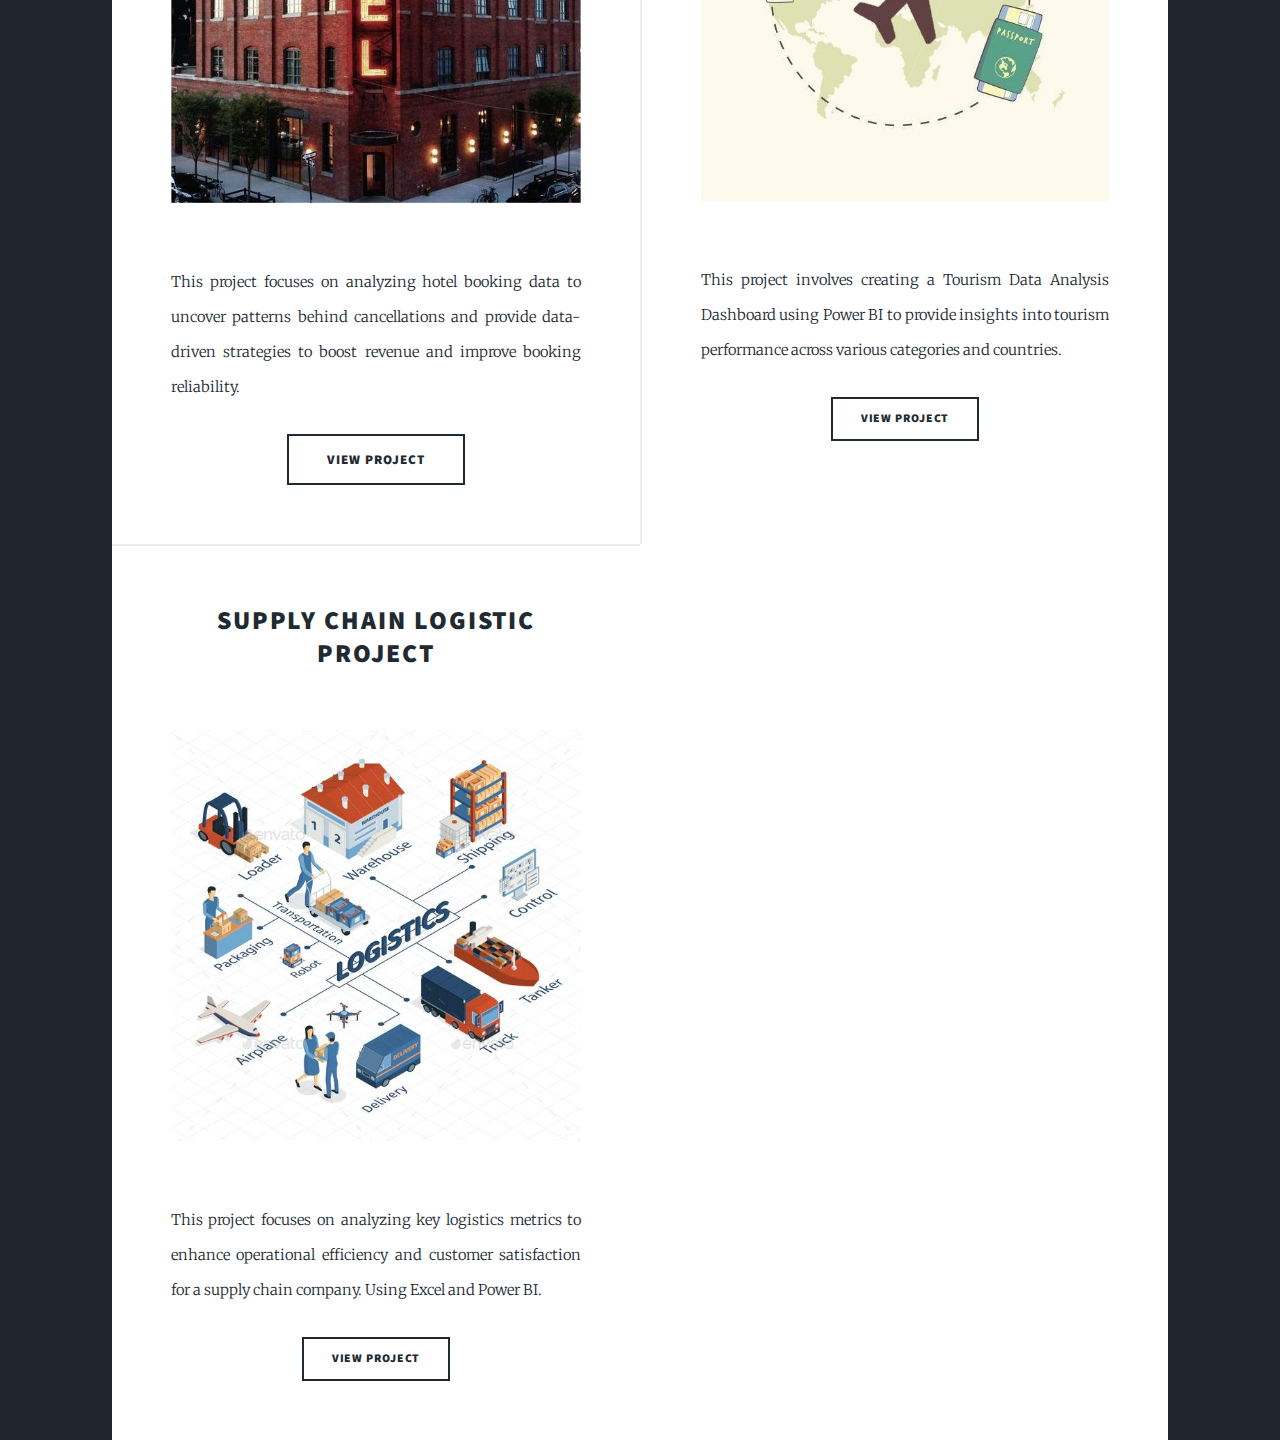
==== commit b867fe05: "Update index.html" ====
--- a/index.html
+++ b/index.html
@@ -86,7 +86,7 @@
 			
 				<article>
 					<header>
-						<h2><a>SALES INSIGHTS PROJECT</a></h2>
+						<h2><a>SALES DATA ANALYSIS PROJECT</a></h2>
 					</header>
 					<a class="image fit"><img src="images/sales.jpg" alt="" /></a>
 					<p> In this project I conducted a comprehensive sales analysis for a hardware company. This project
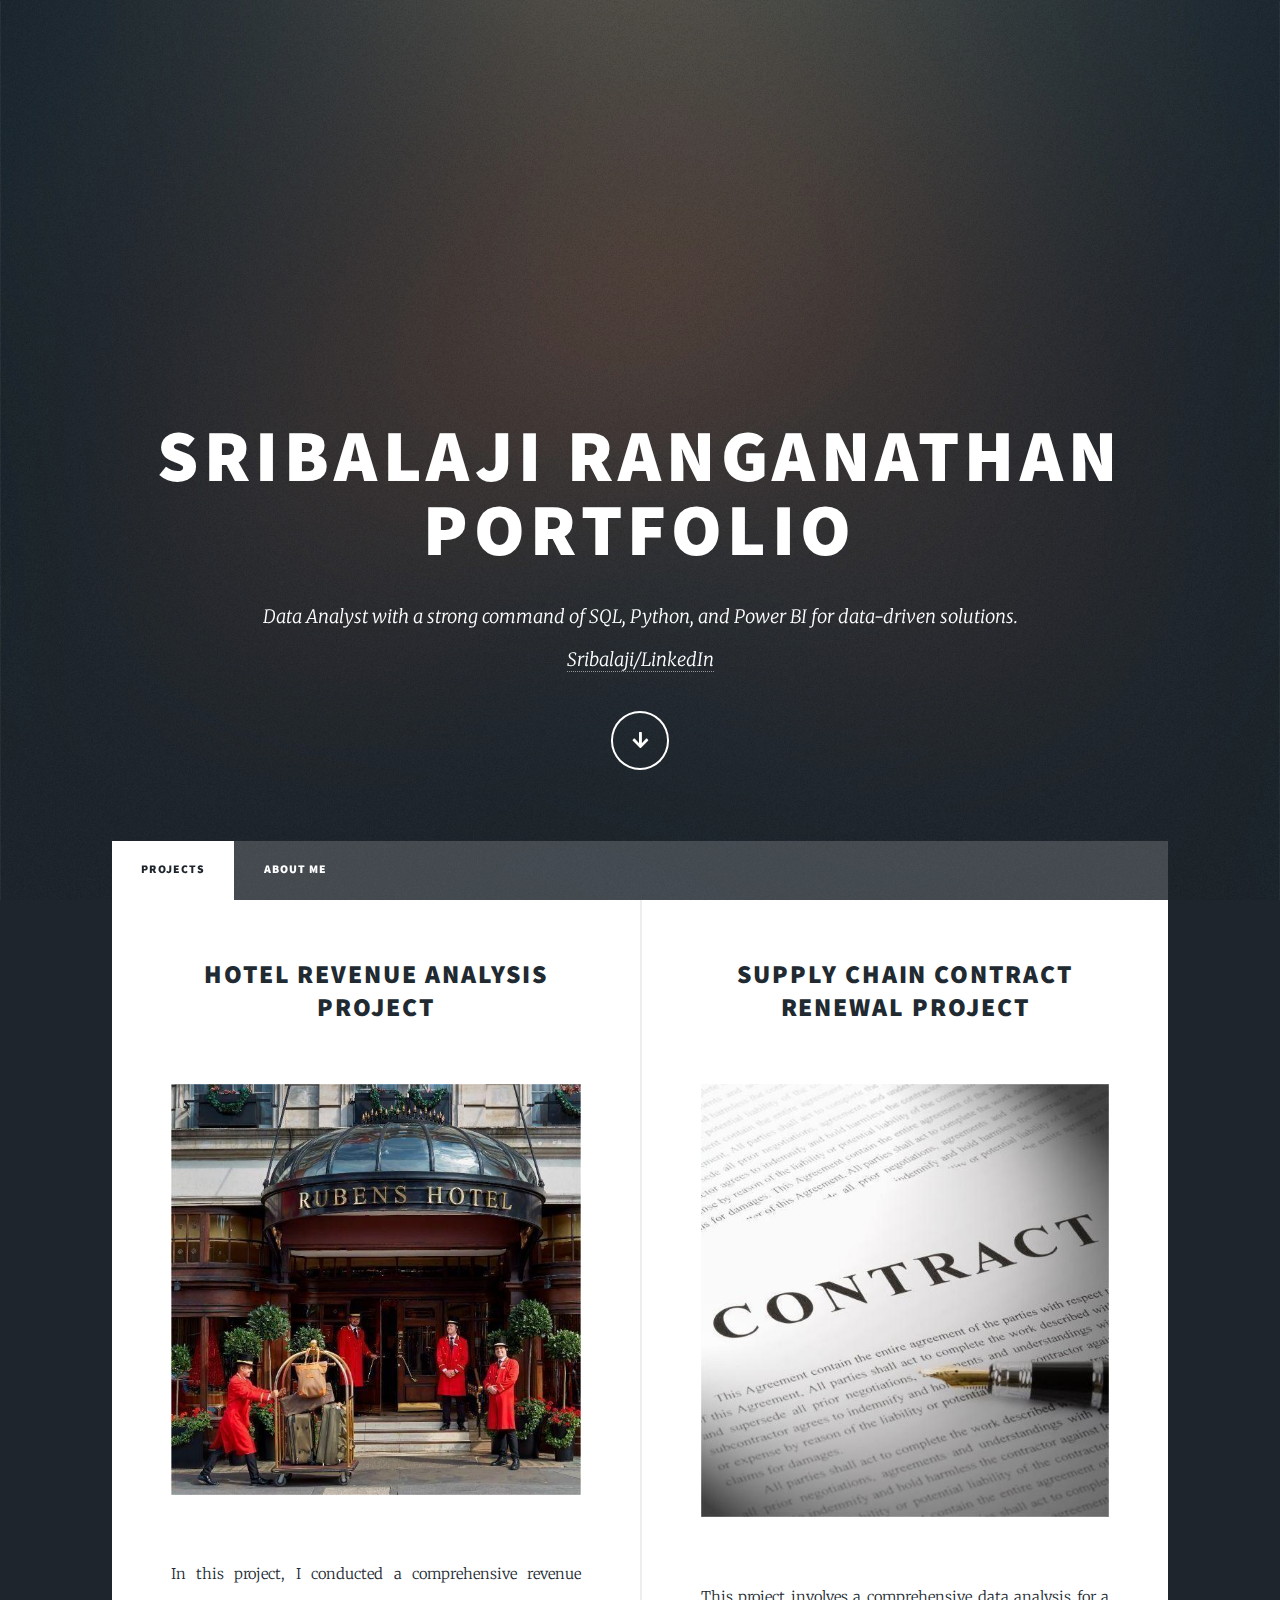
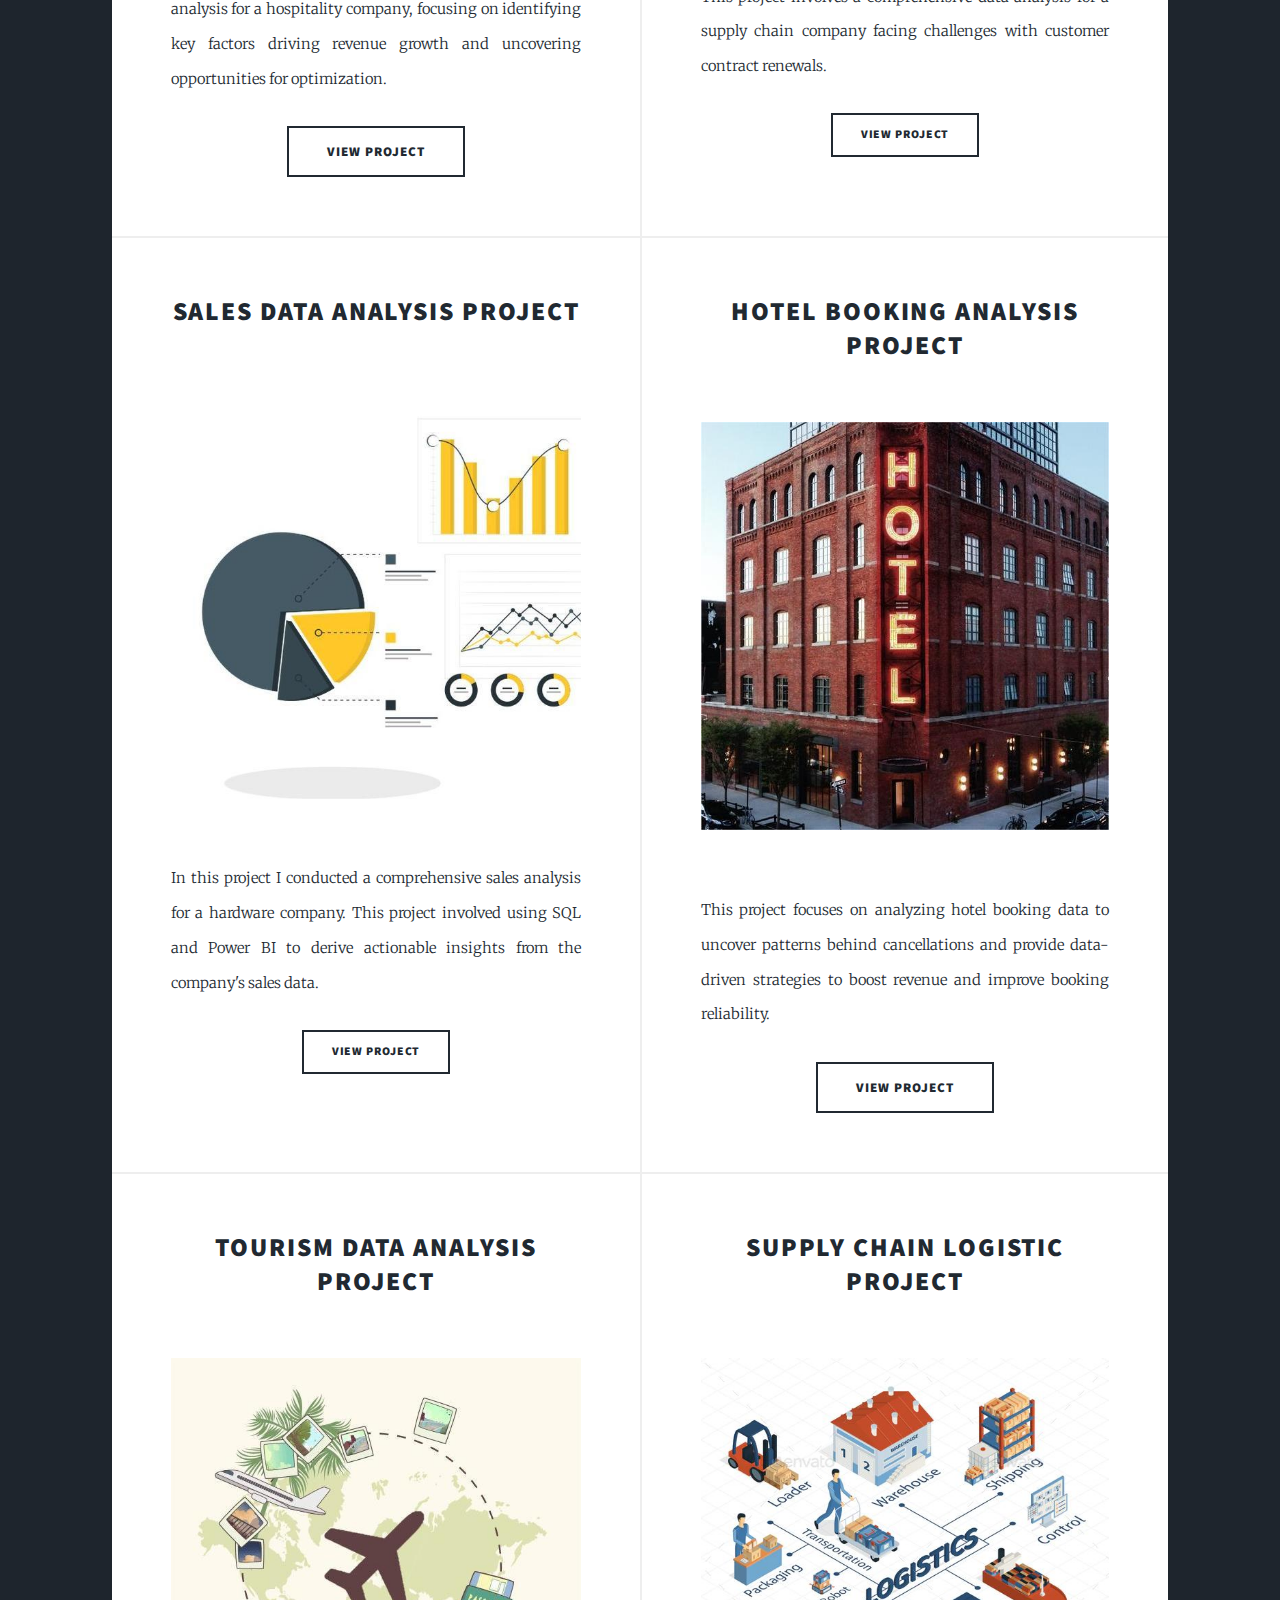
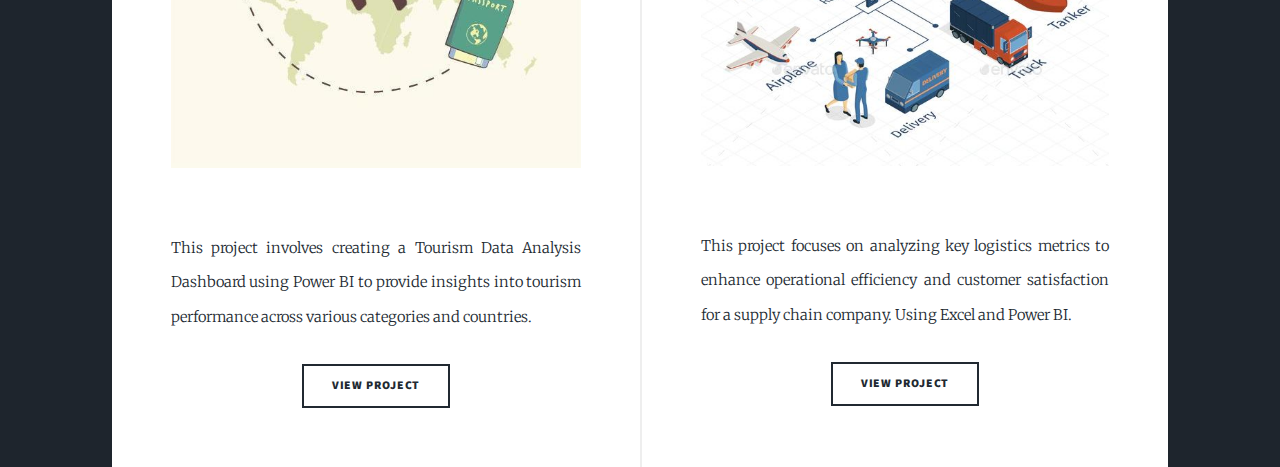
==== commit 69e15b3f: "Update index.html" ====
--- a/index.html
+++ b/index.html
@@ -97,17 +97,9 @@
 								class="button">View Project</a></li>
 					</ul>
 				</article>
-				<article>
-				<header>
-					<h2>RESTAURANT CHAIN ANALYSIS PROJECT</a></h2>
-				</header>
-					<a class="image main"><img src="images/restaurant_chain.jpg" alt="" /></a>
-					<p>Analyzed a restaurant dataset to extract insights on customer preferences, restaurant performance, and trends. Tasks included identifying popular cuisines, city-wise analysis, and price range distribution, using Python for data cleaning, exploration, and visualization.</p>
-				<ul class="actions special">
-					<li><a href="https://github.com/sribalaji101/Restaurant_Chains_Project"
-							class="button large">View Project</a></li>
-				</ul>
-			</article>
+
+
+				
 				<article>
 				<header>
 					<h2>HOTEL BOOKING ANALYSIS PROJECT</a></h2>
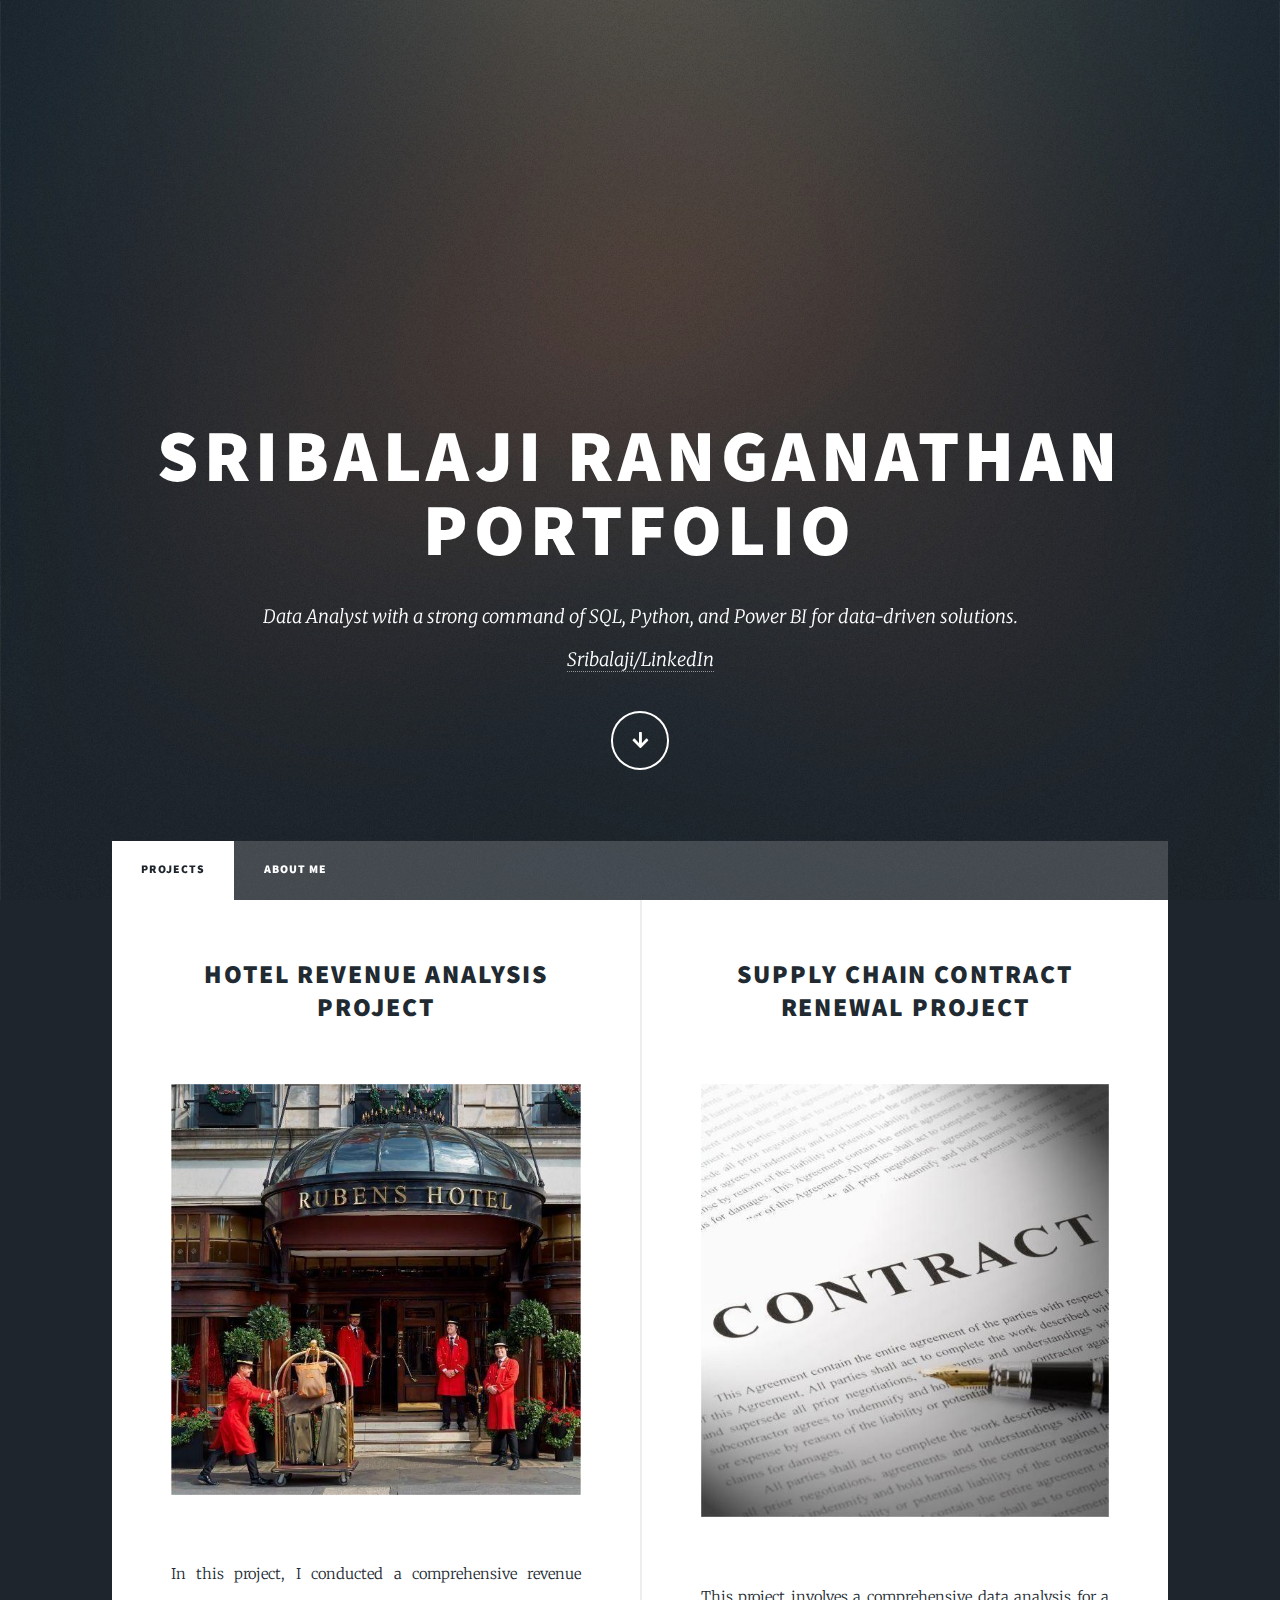
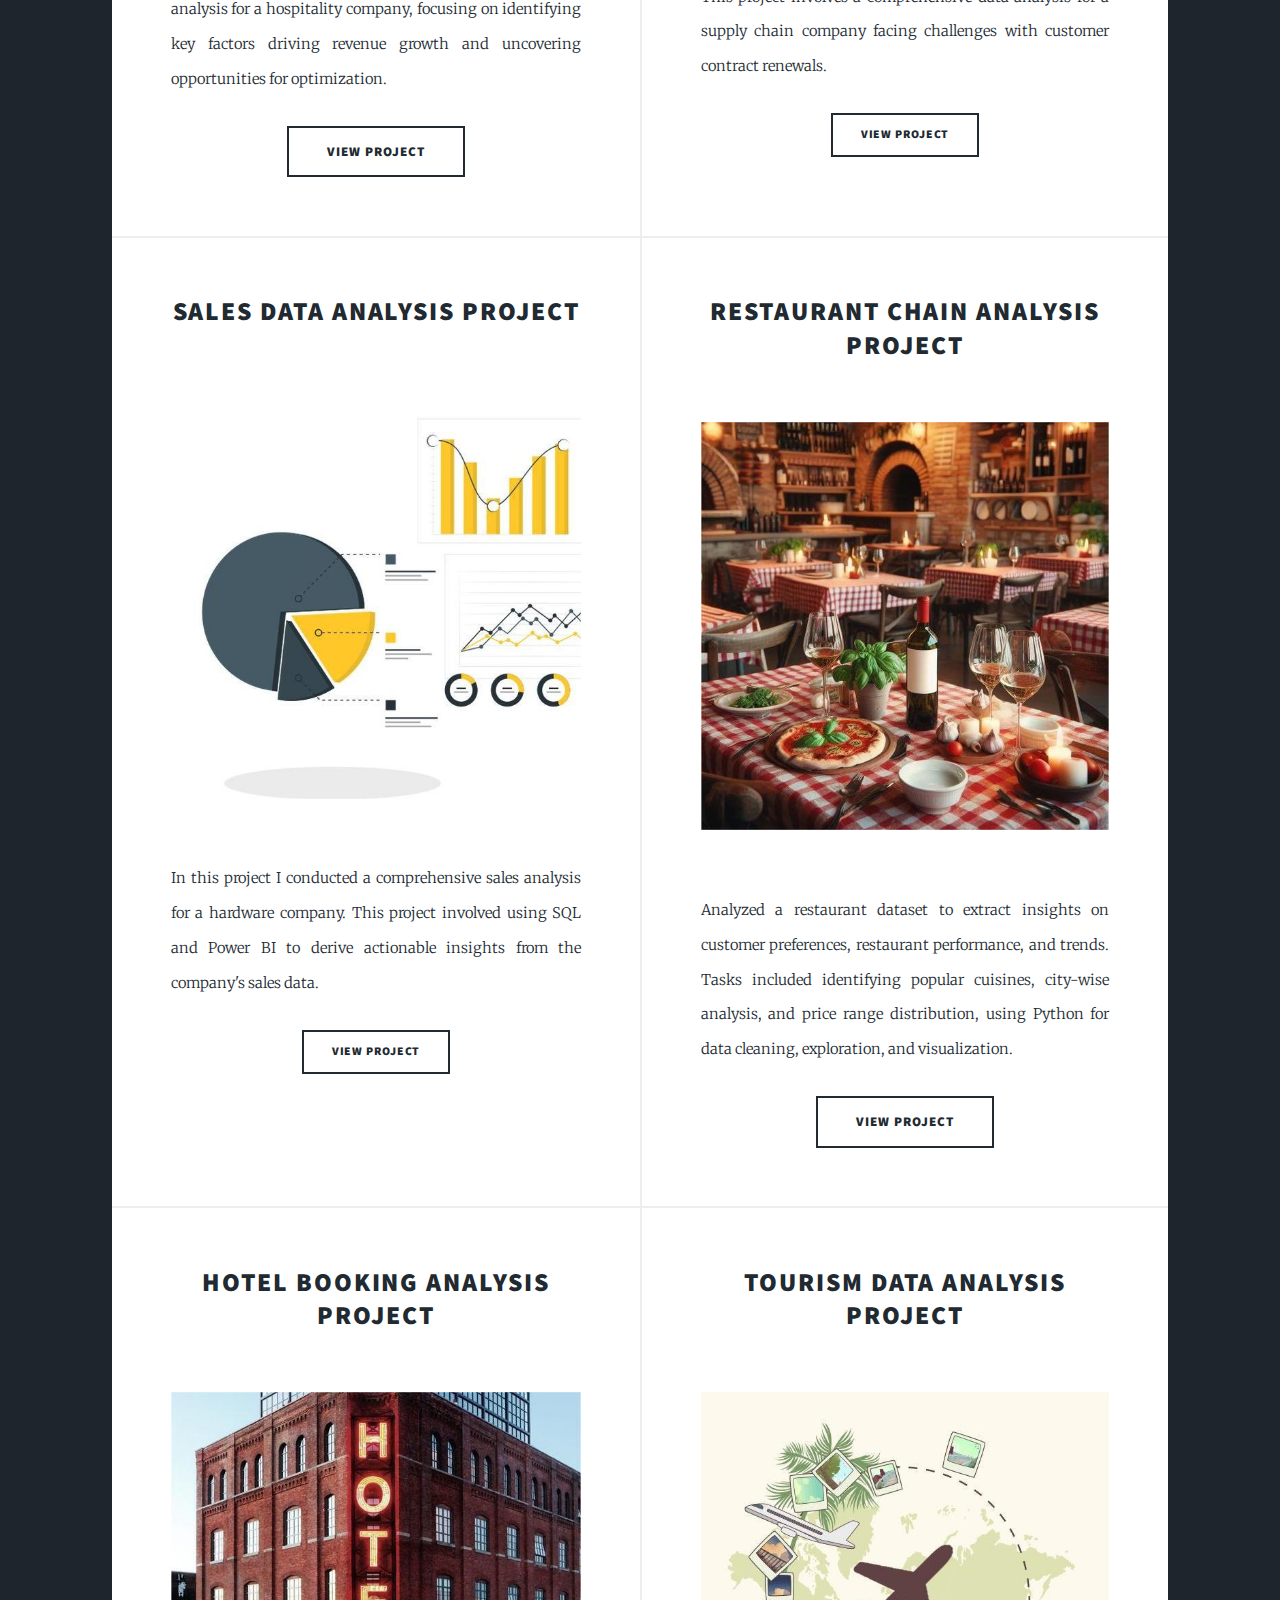
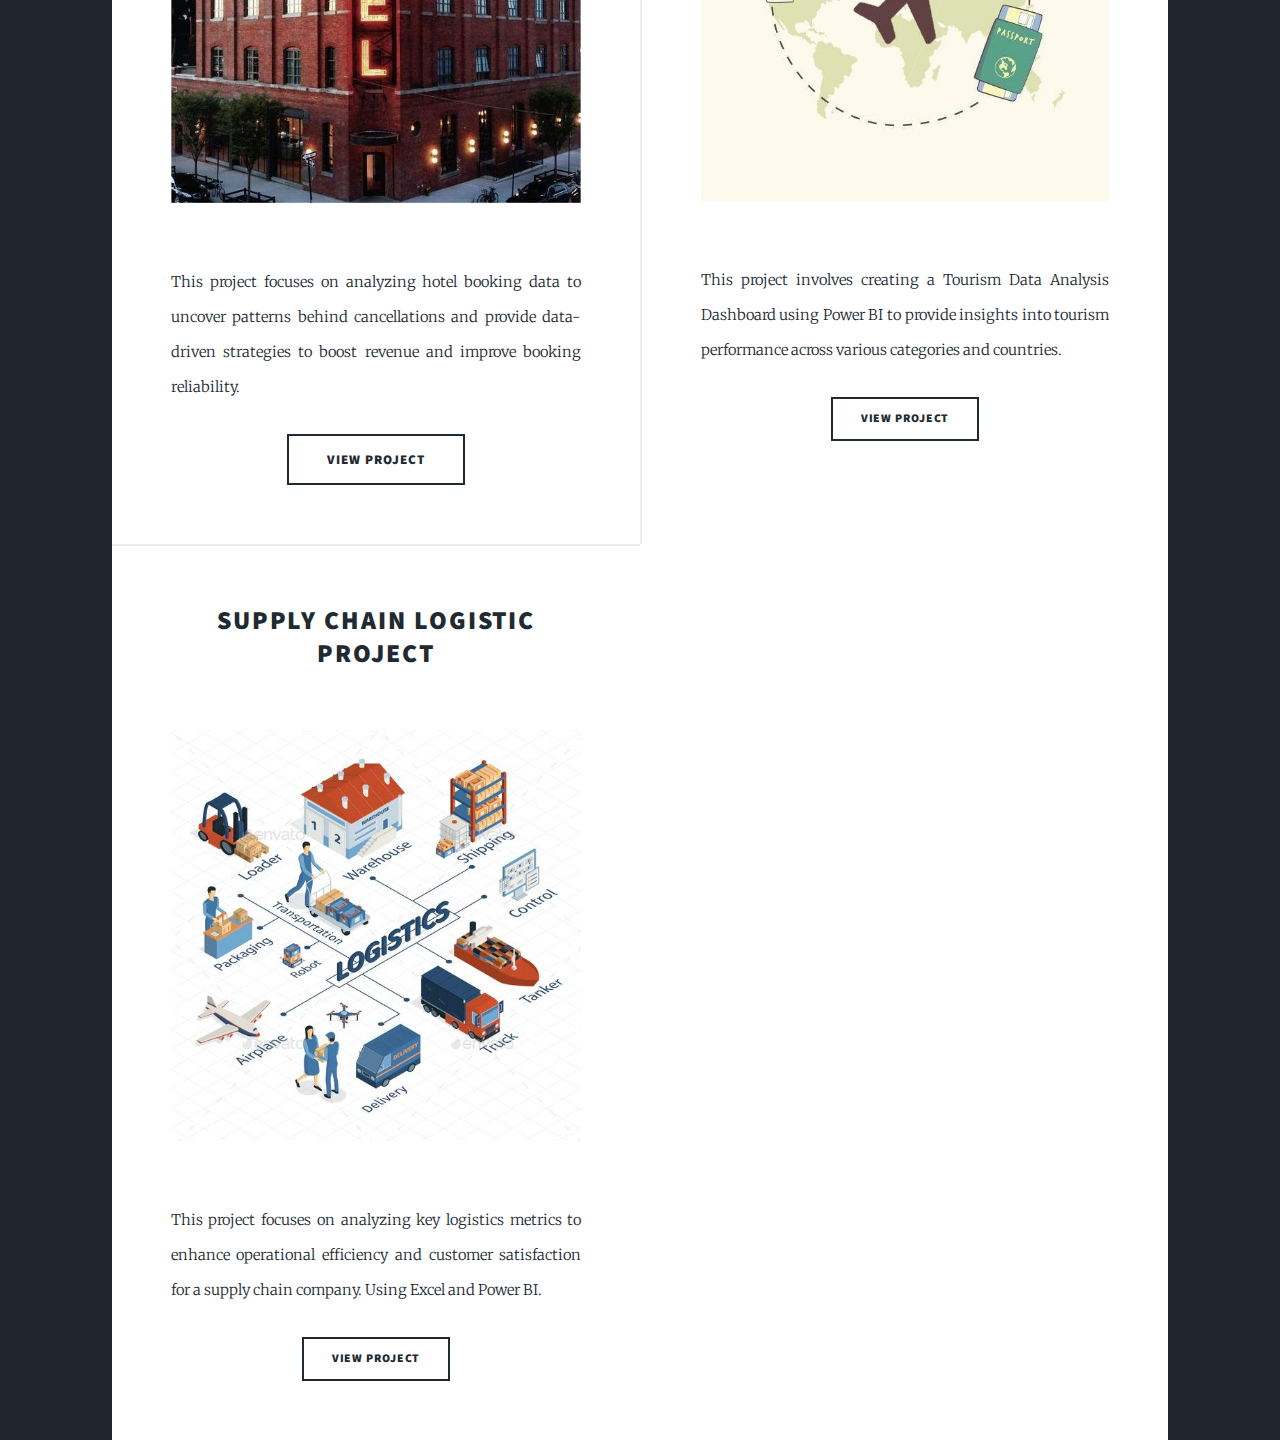
==== commit 6e7ec7b6: "Update index.html" ====
--- a/index.html
+++ b/index.html
@@ -98,6 +98,17 @@
 					</ul>
 				</article>
 
+				<article>
+				<header>
+					<h2>RESTAURANT CHAIN ANALYSIS PROJECT</a></h2>
+				</header>
+					<a class="image main"><img src="images/restaurant_chain.jpg" alt="" /></a>
+					<p>Analyzed a restaurant dataset to extract insights on customer preferences, restaurant performance, and trends. Tasks included identifying popular cuisines, city-wise analysis, and price range distribution, using Python for data cleaning, exploration, and visualization.</p>
+				<ul class="actions special">
+					<li><a href="https://github.com/sribalaji101/Restaurant_Chains_Project"
+							class="button large">View Project</a></li>
+				</ul>
+			</article>
 
 				
 				<article>
